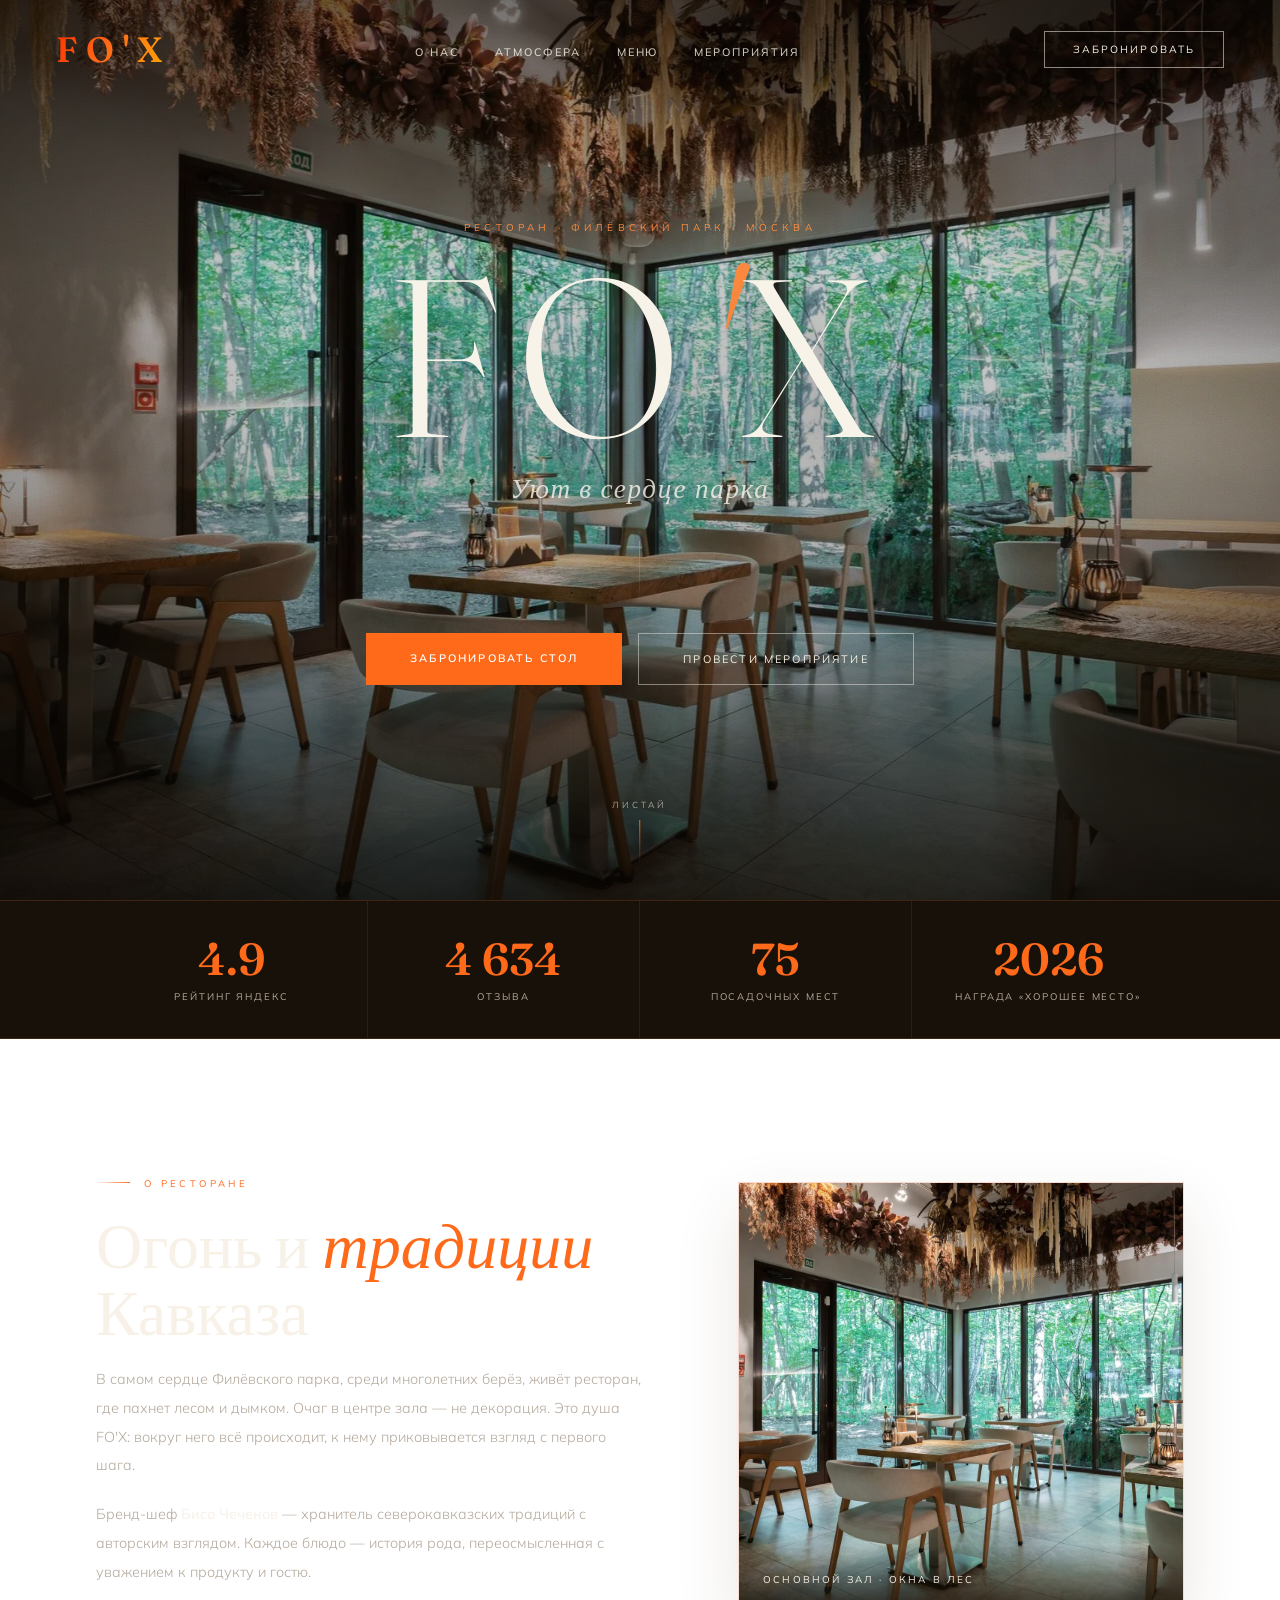
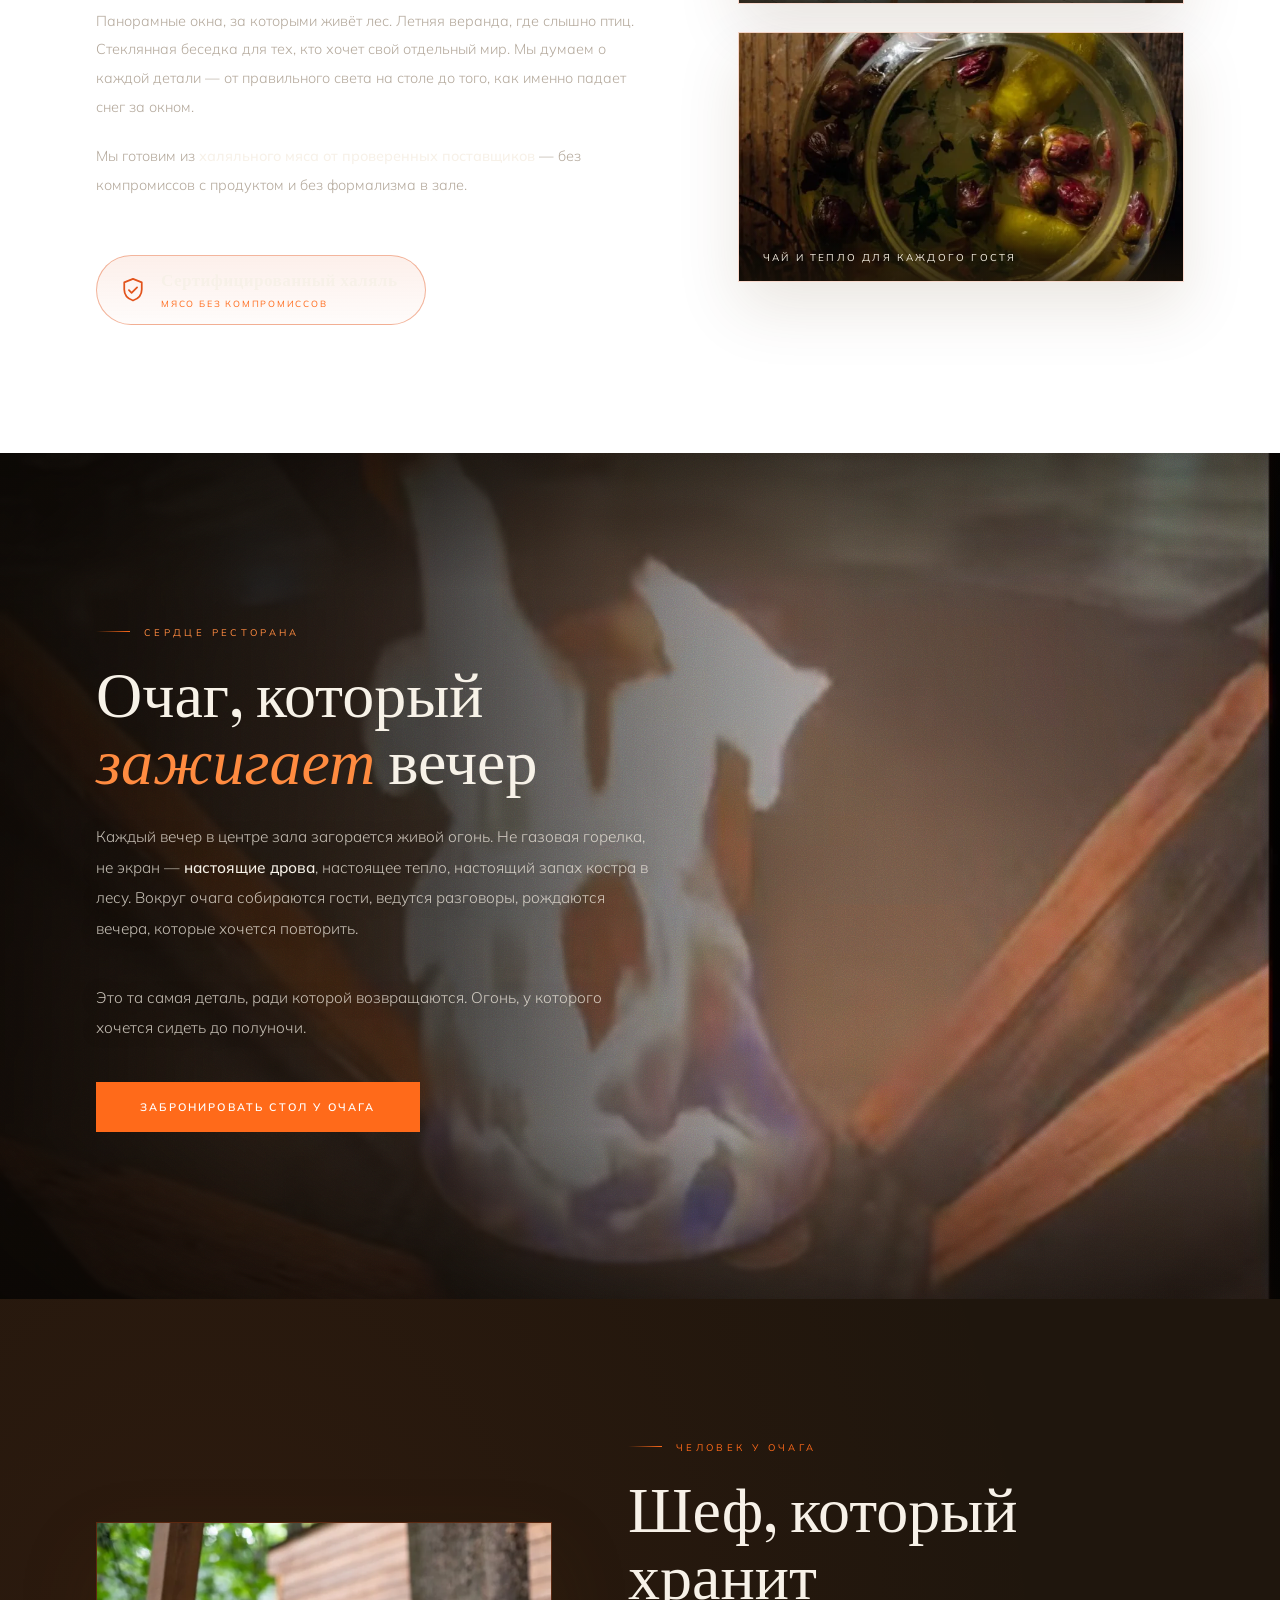
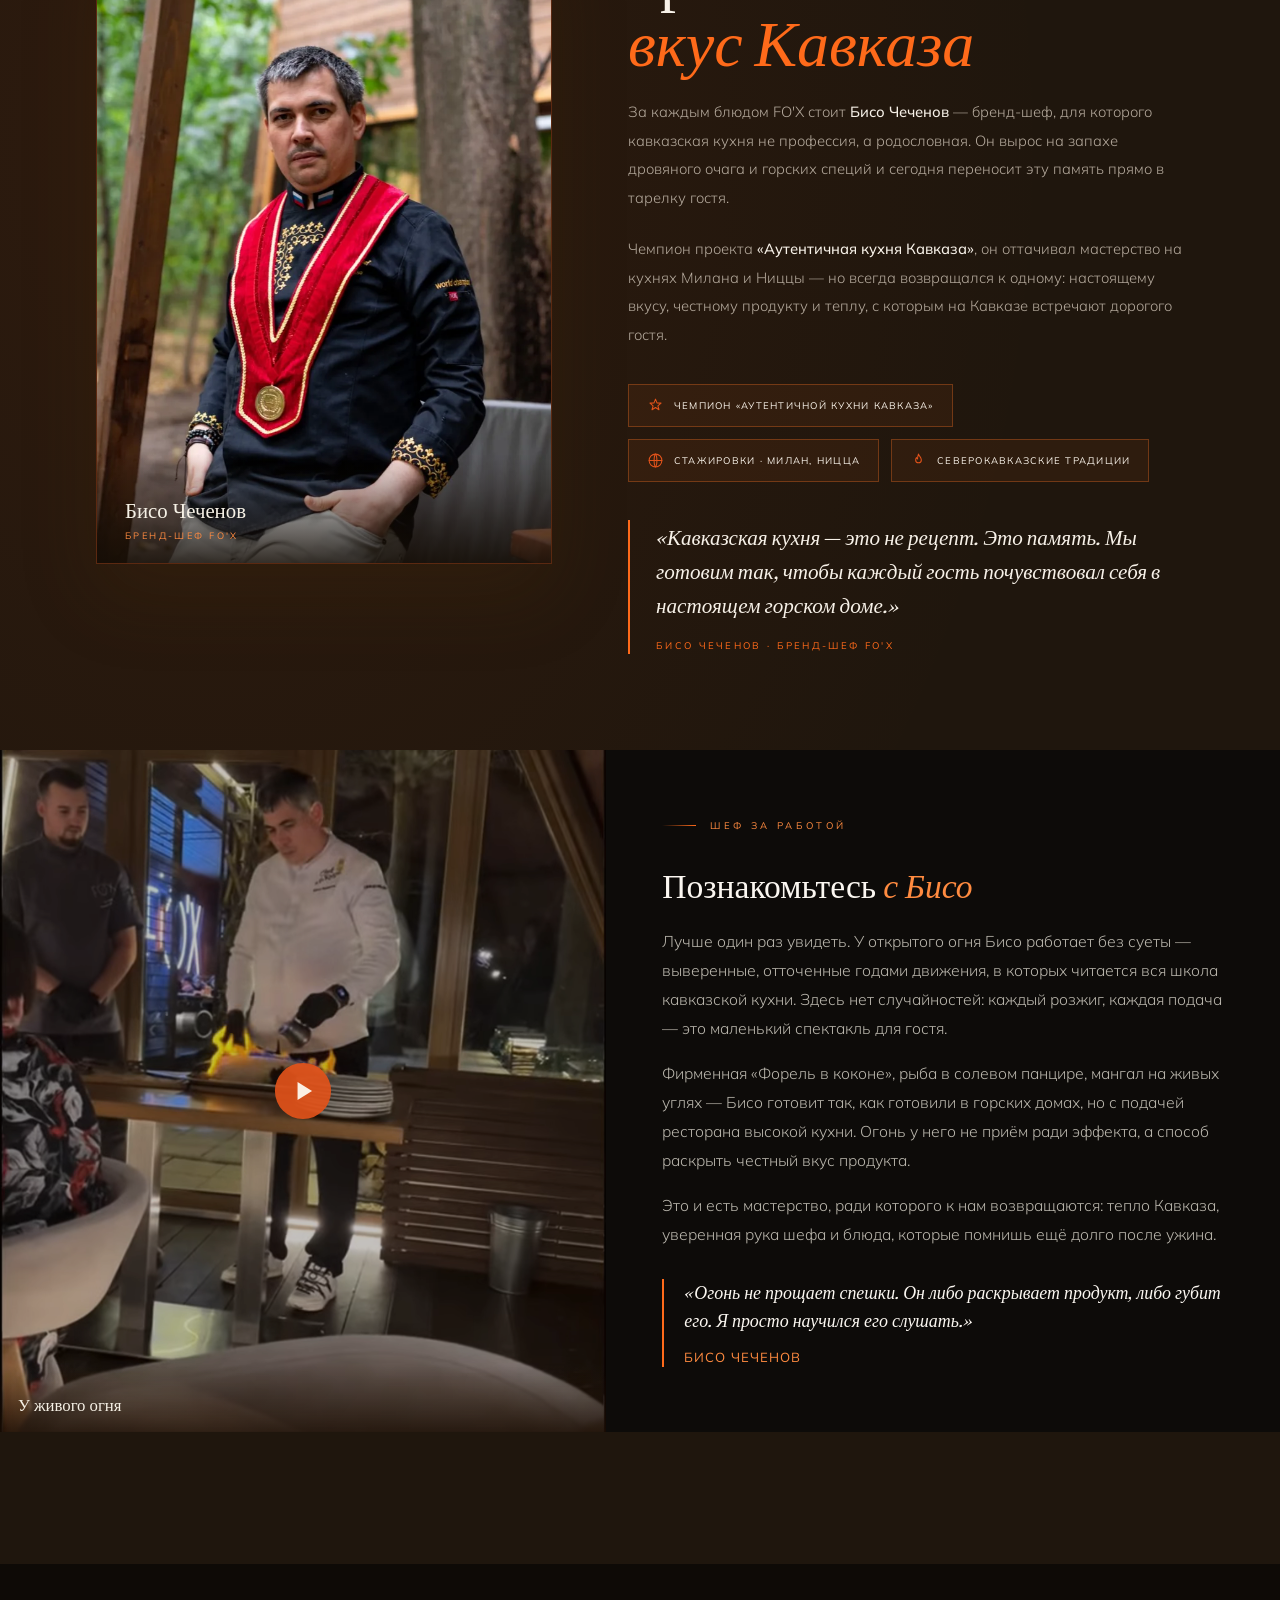
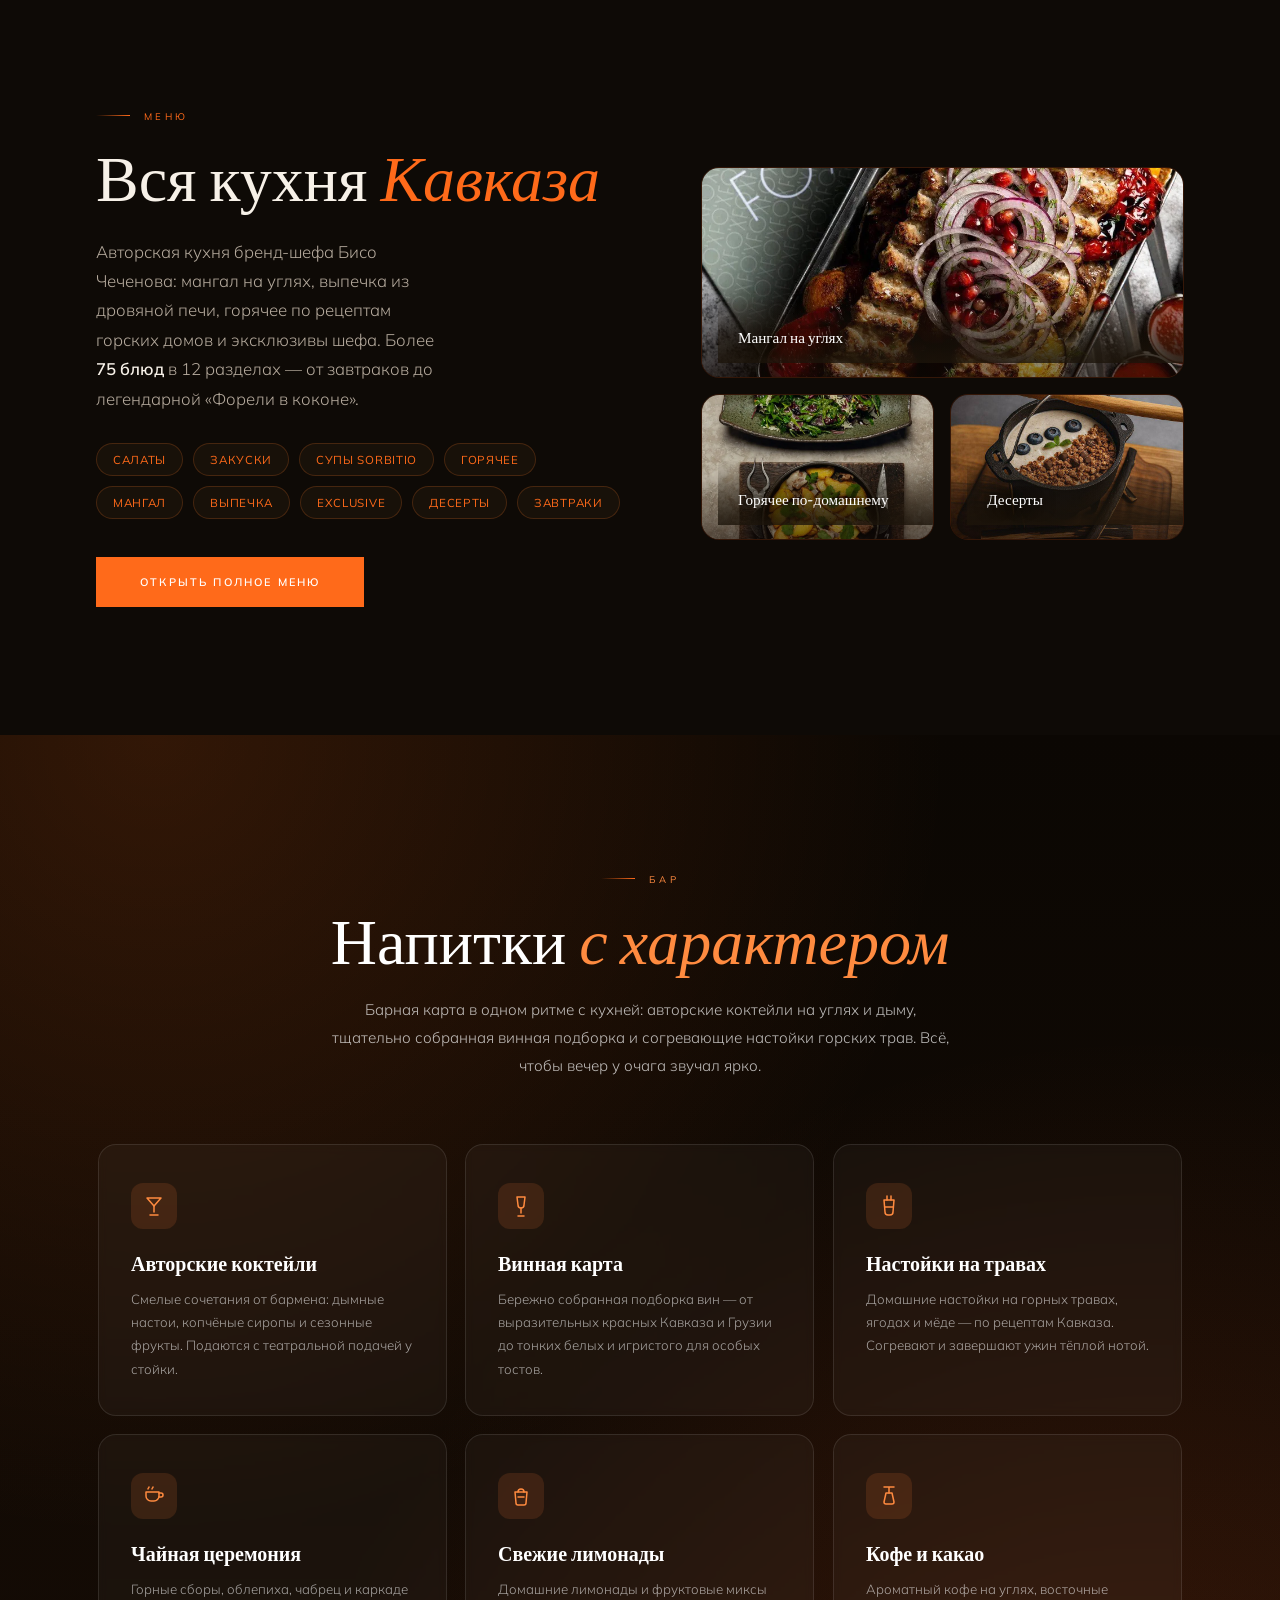
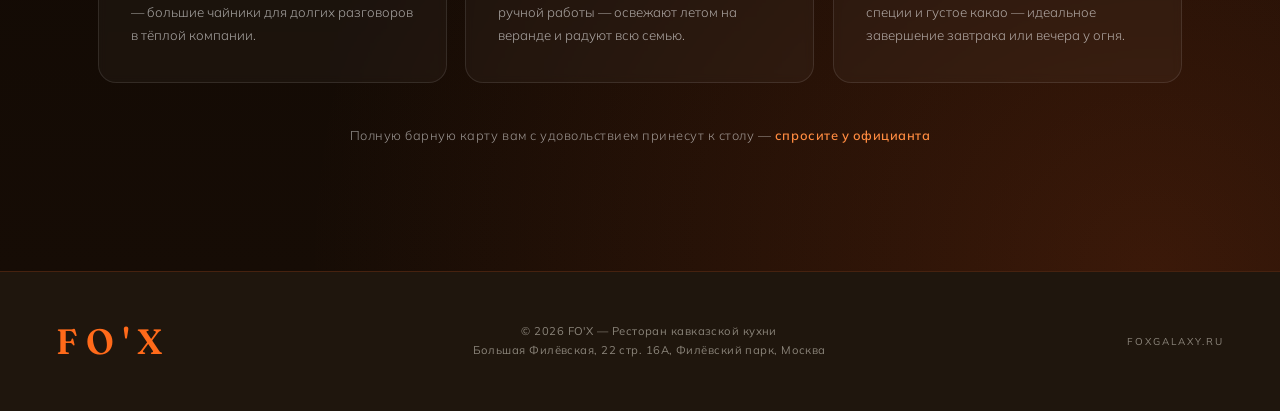
==== index.html @ 74b70d7b "feat: parallax wedding banner + WhatsApp booking CTAs Replace all tel: links with pre-filled WhatsAp" ====
<!DOCTYPE html>
<html lang="ru">
<head>
    <meta charset="UTF-8">
    <meta name="viewport" content="width=device-width, initial-scale=1.0">
    <title>FO'X — Уют в сердце парка | Ресторан в Филёвском парке</title>
    <meta name="description" content="FO'X — ресторан кавказской кухни в Филёвском парке. Очаг в центре зала, панорамные окна с видом на лес, авторская кухня бренд-шефа Бисо Чеченова. Бронирование: +7 (495) 132-28-99">
    <link rel="preconnect" href="https://fonts.googleapis.com">
    <link rel="preconnect" href="https://fonts.gstatic.com" crossorigin>
    <link href="https://fonts.googleapis.com/css2?family=Fraunces:ital,opsz,wght@0,9..144,300..700;1,9..144,300..600&family=Mulish:wght@300;400;500;600;700&display=swap" rel="stylesheet">
    <link rel="stylesheet" href="styles.css">
</head>
<body>
<!-- ═══ PAGE LOADER ═══ -->
<div class="page-loader" id="pageLoader"><span class="page-loader__logo">FO'X</span></div>

<!-- ═══ NAV ═══ -->
<nav id="nav">
    <a href="#hero" class="nav-logo">FO'X</a>
    <ul class="nav-links">
        <li><a href="#about">О нас</a></li>
        <li><a href="atmosfera.html">Атмосфера</a></li>
        <li><a href="#menu" data-menu-open>Меню</a></li>
        <li><a href="meropriyatiya.html">Мероприятия</a></li>
    </ul>
    <a href="https://wa.me/79252464170?text=%D0%97%D0%B4%D1%80%D0%B0%D0%B2%D1%81%D1%82%D0%B2%D1%83%D0%B9%D1%82%D0%B5%21%20%D0%A5%D0%BE%D1%87%D1%83%20%D0%B7%D0%B0%D0%B1%D1%80%D0%BE%D0%BD%D0%B8%D1%80%D0%BE%D0%B2%D0%B0%D1%82%D1%8C%20%D1%81%D1%82%D0%BE%D0%BB%20%D0%B2%20FO%27X" class="nav-cta" target="_blank" rel="noopener">Забронировать</a>
</nav>

<!-- ═══ SCROLL QUICKBAR (шторка) ═══ -->
<div class="scroll-quickbar" id="quickbar" aria-hidden="true">
    <a href="#hero" class="quickbar-logo">FO'X</a>
    <nav class="quickbar-links" aria-label="Быстрая навигация">
        <a href="atmosfera.html">Атмосфера</a>
        <a href="meropriyatiya.html">Банкеты</a>
        <a href="#menu" data-menu-open>Меню</a>
    </nav>
</div>

<!-- ═══ HERO ═══ -->
<section id="hero">
    <div class="hero-media">
        <picture><source srcset="images/hall-1.webp" type="image/webp"><img src="images/hall-1.jpg" alt="Основной зал ресторана FO'X — окна в лес" fetchpriority="high"></picture>
    </div>
    <div class="hero-overlay"></div>
    <div class="hero-grain"></div>
    <div class="hero-content">
        <span class="hero-badge">Ресторан · Филёвский парк · Москва</span>
        <h1 class="hero-title">FO<span class="apostrophe">'</span>X</h1>
        <p class="hero-sub">Уют в сердце парка</p>
        <div class="hero-line"></div>
        <div class="hero-actions">
            <a href="https://wa.me/79252464170?text=%D0%97%D0%B4%D1%80%D0%B0%D0%B2%D1%81%D1%82%D0%B2%D1%83%D0%B9%D1%82%D0%B5%21%20%D0%A5%D0%BE%D1%87%D1%83%20%D0%B7%D0%B0%D0%B1%D1%80%D0%BE%D0%BD%D0%B8%D1%80%D0%BE%D0%B2%D0%B0%D1%82%D1%8C%20%D1%81%D1%82%D0%BE%D0%BB%20%D0%B2%20FO%27X" class="btn-primary" target="_blank" rel="noopener">Забронировать стол</a>
            <a href="#events" class="btn-ghost">Провести мероприятие</a>
        </div>
    </div>
    <div class="hero-scroll">
        <span>Листай</span>
        <div class="scroll-line"></div>
    </div>
</section>

<!-- ═══ STATS ═══ -->
<div class="stats-bar">
    <div class="stats-inner">
        <div class="stat-item">
            <span class="stat-num">4.9</span>
            <span class="stat-label">Рейтинг Яндекс</span>
        </div>
        <div class="stat-item">
            <span class="stat-num">4 634</span>
            <span class="stat-label">Отзыва</span>
        </div>
        <div class="stat-item">
            <span class="stat-num">75</span>
            <span class="stat-label">Посадочных мест</span>
        </div>
        <div class="stat-item">
            <span class="stat-num">2026</span>
            <span class="stat-label">Награда «Хорошее место»</span>
        </div>
    </div>
</div>

<!-- ═══ ABOUT ═══ -->
<section id="about">
    <div class="section">
        <div class="about-grid">
            <div class="about-text reveal">
                <span class="section-label">О ресторане</span>
                <h2 class="section-title">Огонь и <em>традиции</em><br>Кавказа</h2>
                <br>
                <p>В самом сердце Филёвского парка, среди многолетних берёз, живёт ресторан, где пахнет лесом и дымком. Очаг в центре зала — не декорация. Это душа FO'X: вокруг него всё происходит, к нему приковывается взгляд с первого шага.</p>
                <p>Бренд-шеф <strong style="color:var(--cream);font-weight:500;">Бисо Чеченов</strong> — хранитель северокавказских традиций с авторским взглядом. Каждое блюдо — история рода, переосмысленная с уважением к продукту и гостю.</p>
                <p>Панорамные окна, за которыми живёт лес. Летняя веранда, где слышно птиц. Стеклянная беседка для тех, кто хочет свой отдельный мир. Мы думаем о каждой детали — от правильного света на столе до того, как именно падает снег за окном.</p>
                <p>Мы готовим из <strong style="color:var(--cream);font-weight:500;">халяльного мяса от проверенных поставщиков</strong> — без компромиссов с продуктом и без формализма в зале.</p>
                <div class="halal-badge">
                    <svg viewBox="0 0 24 24" fill="none" stroke="#E2531B" stroke-width="1.5" stroke-linecap="round" stroke-linejoin="round"><path d="M12 2.5 4.5 5.5v6c0 4.6 3.2 8 7.5 9.5 4.3-1.5 7.5-4.9 7.5-9.5v-6L12 2.5Z"/><path d="M8.5 12.2l2.3 2.3 4.7-4.7"/></svg>
                    <span class="halal-badge-text"><b>Сертифицированный халяль</b><span>Мясо без компромиссов</span></span>
                </div>
            </div>
            <div class="about-visual reveal reveal-delay-2">
                <figure class="about-photo">
                    <picture><source srcset="images/hall-1.webp" type="image/webp"><img src="images/hall-1.jpg" alt="Зал ресторана FO'X с панорамными окнами в Филёвский парк" loading="lazy"></picture>
                    <figcaption>Основной зал · окна в лес</figcaption>
                </figure>
                <figure class="about-photo compact">
                    <picture><source srcset="images/tea.webp" type="image/webp"><img src="images/tea.jpg" alt="Горячий травяной чай в стеклянном чайнике — гостеприимство FO'X" loading="lazy"></picture>
                    <figcaption>Чай и тепло для каждого гостя</figcaption>
                </figure>
            </div>
        </div>
    </div>
</section>

<!-- ═══ HEARTH VIDEO ═══ -->
<section id="hearth">
    <div class="hearth-fallback-glow"></div>
    <video class="hearth-video" autoplay muted loop playsinline preload="none" poster="images/hearth-poster.webp">
        <source src="images/hearth.mp4" type="video/mp4">
        <source src="images/hearth.webm" type="video/webm">
    </video>
    <div class="hearth-video-overlay"></div>
    <div class="hearth-grain"></div>
    <div class="hearth-content">
        <div class="hearth-text reveal">
            <span class="section-label">Сердце ресторана</span>
            <h2 class="section-title">Очаг, который<br><em>зажигает</em> вечер</h2>
            <p class="hearth-desc">Каждый вечер в центре зала загорается живой огонь. Не газовая горелка, не экран — <strong>настоящие дрова</strong>, настоящее тепло, настоящий запах костра в лесу. Вокруг очага собираются гости, ведутся разговоры, рождаются вечера, которые хочется повторить.</p>
            <p class="hearth-desc">Это та самая деталь, ради которой возвращаются. Огонь, у которого хочется сидеть до полуночи.</p>
            <a href="https://wa.me/79252464170?text=%D0%97%D0%B4%D1%80%D0%B0%D0%B2%D1%81%D1%82%D0%B2%D1%83%D0%B9%D1%82%D0%B5%21%20%D0%A5%D0%BE%D1%87%D1%83%20%D0%B7%D0%B0%D0%B1%D1%80%D0%BE%D0%BD%D0%B8%D1%80%D0%BE%D0%B2%D0%B0%D1%82%D1%8C%20%D1%81%D1%82%D0%BE%D0%BB%20%D1%83%20%D0%BE%D1%87%D0%B0%D0%B3%D0%B0%20%D0%B2%20FO%27X" class="btn-primary" target="_blank" rel="noopener">Забронировать стол у очага</a>
        </div>
    </div>
</section>

<!-- ═══ CHEF ═══ -->
<section id="chef">
    <div class="chef-inner">
        <figure class="chef-portrait reveal">
            <picture><source srcset="images/chef-biso.webp" type="image/webp"><img src="images/chef-biso.jpg" alt="Бренд-шеф ресторана FO'X Бисо Чеченов" loading="lazy"></picture>
            <figcaption>Бисо Чеченов<span>Бренд-шеф FO'X</span></figcaption>
        </figure>
        <div class="chef-story reveal reveal-delay-1">
            <span class="section-label">Человек у очага</span>
            <h2 class="section-title">Шеф, который хранит<br><em>вкус Кавказа</em></h2>
            <p>За каждым блюдом FO'X стоит <strong>Бисо Чеченов</strong> — бренд-шеф, для которого кавказская кухня не профессия, а родословная. Он вырос на запахе дровяного очага и горских специй и сегодня переносит эту память прямо в тарелку гостя.</p>
            <p>Чемпион проекта <strong>«Аутентичная кухня Кавказа»</strong>, он оттачивал мастерство на кухнях Милана и Ниццы — но всегда возвращался к одному: настоящему вкусу, честному продукту и теплу, с которым на Кавказе встречают дорогого гостя.</p>
            <div class="chef-creds">
                <span class="chef-cred"><svg viewBox="0 0 24 24" fill="none" stroke="#E2531B" stroke-width="1.5" stroke-linecap="round" stroke-linejoin="round"><polygon points="12 3 14.09 8.26 19.8 8.63 15.4 12.4 16.9 18 12 14.77 7.1 18 8.6 12.4 4.2 8.63 9.91 8.26"/></svg>Чемпион «Аутентичной кухни Кавказа»</span>
                <span class="chef-cred"><svg viewBox="0 0 24 24" fill="none" stroke="#E2531B" stroke-width="1.5" stroke-linecap="round" stroke-linejoin="round"><circle cx="12" cy="12" r="9"/><path d="M3 12h18"/><path d="M12 3c2.6 2.7 2.6 15.3 0 18M12 3c-2.6 2.7-2.6 15.3 0 18"/></svg>Стажировки · Милан, Ницца</span>
                <span class="chef-cred"><svg viewBox="0 0 24 24" fill="none" stroke="#E2531B" stroke-width="1.5" stroke-linecap="round" stroke-linejoin="round"><path d="M12 3c1.1 3 4 4.6 4 8.2a4 4 0 0 1-8 0c0-1.3.5-2.4 1.1-3.2.4 1.1.9 1.6 1.7 1.9C10.2 8.3 11.2 5.7 12 3Z"/></svg>Северокавказские традиции</span>
            </div>
            <blockquote class="chef-quote-lg">«Кавказская кухня — это не рецепт. Это память. Мы готовим так, чтобы каждый гость почувствовал себя в настоящем горском доме.»<cite>Бисо Чеченов · бренд-шеф FO'X</cite></blockquote>
        </div>
    </div>
    <div class="chef-video-wrap reveal">
        <div class="chef-feature">
            <div class="chef-feature__media">
                <div class="chef-video">
                    <video playsinline autoplay muted loop preload="auto" poster="images/chef-work-poster.jpg">
                        <source src="images/chef-work.webm" type="video/webm">
                        <source src="images/chef-work.mp4" type="video/mp4">
                    </video>
                    <div class="chef-video-play"><svg viewBox="0 0 64 64" fill="none"><circle cx="32" cy="32" r="31" fill="rgba(226,83,27,0.92)"/><path d="M26 22l16 10-16 10z" fill="#FBEFE3"/></svg></div>
                    <div class="chef-video-cap">У живого огня</div>
                </div>
            </div>
            <div class="chef-feature__text">
                <span class="section-label">Шеф за работой</span>
                <h3>Познакомьтесь <em>с Бисо</em></h3>
                <p>Лучше один раз увидеть. У открытого огня Бисо работает без суеты — выверенные, отточенные годами движения, в которых читается вся школа кавказской кухни. Здесь нет случайностей: каждый розжиг, каждая подача — это маленький спектакль для гостя.</p>
                <p>Фирменная «Форель в коконе», рыба в солевом панцире, мангал на живых углях — Бисо готовит так, как готовили в горских домах, но с подачей ресторана высокой кухни. Огонь у него не приём ради эффекта, а способ раскрыть честный вкус продукта.</p>
                <p>Это и есть мастерство, ради которого к нам возвращаются: тепло Кавказа, уверенная рука шефа и блюда, которые помнишь ещё долго после ужина.</p>
                <blockquote class="chef-feature__quote">«Огонь не прощает спешки. Он либо раскрывает продукт, либо губит его. Я просто научился его слушать.»<cite>Бисо Чеченов</cite></blockquote>
            </div>
        </div>
    </div>
</section>

<!-- ═══ MENU ═══ -->
<section id="menu">
    <div class="section">
        <div class="menu-teaser">
            <div class="menu-teaser__copy reveal">
                <span class="section-label">Меню</span>
                <h2 class="section-title">Вся кухня <em>Кавказа</em></h2>
                <p class="menu-teaser__lead">Авторская кухня бренд-шефа Бисо Чеченова: мангал на углях, выпечка из дровяной печи, горячее по рецептам горских домов и эксклюзивы шефа. Более <b>75 блюд</b> в 12 разделах — от завтраков до легендарной «Форели в коконе».</p>
                <ul class="menu-teaser__cats">
                    <li>Салаты</li><li>Закуски</li><li>Супы SORBITIO</li><li>Горячее</li>
                    <li>Мангал</li><li>Выпечка</li><li>Exclusive</li><li>Десерты</li><li>Завтраки</li>
                </ul>
                <button class="btn-primary menu-open-btn" data-menu-open>Открыть полное меню</button>
            </div>
            <div class="menu-teaser__photos reveal reveal-delay-1">
                <figure class="dish-card">
                    <picture><source srcset="images/dish-kebab.webp" type="image/webp"><img src="images/dish-kebab.jpg" alt="Мясное ассорти на мангале с гранатом" loading="lazy"></picture>
                    <figcaption class="d-cap">Мангал на углях</figcaption>
                </figure>
                <figure class="dish-card">
                    <picture><source srcset="images/dish-skillet.webp" type="image/webp"><img src="images/dish-skillet.jpg" alt="Жаркое в сковороде с зеленью" loading="lazy"></picture>
                    <figcaption class="d-cap">Горячее по-домашнему</figcaption>
                </figure>
                <figure class="dish-card">
                    <img src="images/dish-dessert.jpg" alt="Десерт на очаге" loading="lazy">
                    <figcaption class="d-cap">Десерты</figcaption>
                </figure>
            </div>
        </div>
    </div>
</section>

<!-- ═══ BAR ═══ -->
<section id="bar">
    <div class="bar-inner">
        <div class="bar-head reveal">
            <span class="section-label">Бар</span>
            <h2 class="section-title">Напитки <em>с характером</em></h2>
            <p class="bar-lead">Барная карта в одном ритме с кухней: авторские коктейли на углях и дыму, тщательно собранная винная подборка и согревающие настойки горских трав. Всё, чтобы вечер у очага звучал ярко.</p>
        </div>
        <div class="bar-grid">
            <div class="bar-card reveal">
                <span class="bar-card__icon"><svg viewBox="0 0 24 24" fill="none" stroke-width="1.5" stroke-linecap="round" stroke-linejoin="round"><path d="M5 4h14l-7 8z"/><path d="M12 12v6"/><path d="M8 21h8"/></svg></span>
                <h3 class="bar-card__title">Авторские коктейли</h3>
                <p class="bar-card__text">Смелые сочетания от бармена: дымные настои, копчёные сиропы и сезонные фрукты. Подаются с театральной подачей у стойки.</p>
            </div>
            <div class="bar-card reveal reveal-delay-1">
                <span class="bar-card__icon"><svg viewBox="0 0 24 24" fill="none" stroke-width="1.5" stroke-linecap="round" stroke-linejoin="round"><path d="M8 3h8l-1 8a3 3 0 0 1-6 0z"/><path d="M12 14v5"/><path d="M9 22h6"/></svg></span>
                <h3 class="bar-card__title">Винная карта</h3>
                <p class="bar-card__text">Бережно собранная подборка вин — от выразительных красных Кавказа и Грузии до тонких белых и игристого для особых тостов.</p>
            </div>
            <div class="bar-card reveal reveal-delay-2">
                <span class="bar-card__icon"><svg viewBox="0 0 24 24" fill="none" stroke-width="1.5" stroke-linecap="round" stroke-linejoin="round"><path d="M10 2v4M14 2v4"/><path d="M7 6h10l-1 12a3 3 0 0 1-3 3h-2a3 3 0 0 1-3-3z"/><path d="M8 13h8"/></svg></span>
                <h3 class="bar-card__title">Настойки на травах</h3>
                <p class="bar-card__text">Домашние настойки на горных травах, ягодах и мёде — по рецептам Кавказа. Согревают и завершают ужин тёплой нотой.</p>
            </div>
            <div class="bar-card reveal">
                <span class="bar-card__icon"><svg viewBox="0 0 24 24" fill="none" stroke-width="1.5" stroke-linecap="round" stroke-linejoin="round"><path d="M4 8h13v4a5 5 0 0 1-5 5H9a5 5 0 0 1-5-5z"/><path d="M17 9h2a2 2 0 0 1 0 4h-2"/><path d="M7 3c0 1-1 1-1 2M11 3c0 1-1 1-1 2"/></svg></span>
                <h3 class="bar-card__title">Чайная церемония</h3>
                <p class="bar-card__text">Горные сборы, облепиха, чабрец и каркаде — большие чайники для долгих разговоров в тёплой компании.</p>
            </div>
            <div class="bar-card reveal reveal-delay-1">
                <span class="bar-card__icon"><svg viewBox="0 0 24 24" fill="none" stroke-width="1.5" stroke-linecap="round" stroke-linejoin="round"><path d="M6 8h12l-1 11a2 2 0 0 1-2 2H9a2 2 0 0 1-2-2z"/><path d="M9 8a3 3 0 0 1 6 0"/><path d="M9 13h6"/></svg></span>
                <h3 class="bar-card__title">Свежие лимонады</h3>
                <p class="bar-card__text">Домашние лимонады и фруктовые миксы ручной работы — освежают летом на веранде и радуют всю семью.</p>
            </div>
            <div class="bar-card reveal reveal-delay-2">
                <span class="bar-card__icon"><svg viewBox="0 0 24 24" fill="none" stroke-width="1.5" stroke-linecap="round" stroke-linejoin="round"><path d="M7 3h10M12 3v6"/><path d="M9 9h6l2 9a2 2 0 0 1-2 2H9a2 2 0 0 1-2-2z"/></svg></span>
                <h3 class="bar-card__title">Кофе и какао</h3>
                <p class="bar-card__text">Ароматный кофе на углях, восточные специи и густое какао — идеальное завершение завтрака или вечера у огня.</p>
            </div>
        </div>
        <p class="bar-foot">Полную барную карту вам с удовольствием принесут к столу — <b>спросите у официанта</b></p>
    </div>
</section>

<!-- ═══ FULL-SCREEN MENU OVERLAY ═══ -->
<div class="menu-overlay" id="menuOverlay" aria-hidden="true">
    <div class="menu-overlay__top">
        <div class="menu-overlay__brand">FO'<span>X</span> — Меню</div>
        <button class="menu-overlay__close" data-menu-close aria-label="Закрыть меню">
            <svg viewBox="0 0 24 24" fill="none" stroke="currentColor" stroke-width="1.6" stroke-linecap="round"><path d="M6 6l12 12M18 6L6 18"/></svg>
        </button>
    </div>
    <div class="menu-overlay__tabs" id="menuTabs"></div>
    <div class="menu-overlay__body" id="menuBody"></div>
</div>

<!-- ═══ FOOTER ═══ -->
<footer>
    <div class="footer-inner">
        <div class="footer-logo">FO'X</div>
        <div class="footer-text">
            © 2026 FO'X — Ресторан кавказской кухни<br>
            Большая Филёвская, 22 стр. 16А, Филёвский парк, Москва
        </div>
        <a href="https://foxgalaxy.ru" class="footer-link" target="_blank">foxgalaxy.ru</a>
    </div>
</footer>

<!-- Toast -->
<div class="toast" id="toast"></div>

<script src="app.js"></script>

</body>
</html>
---- styles.css ----
*, *::before, *::after { margin: 0; padding: 0; box-sizing: border-box; }

        :root {
            --fire1: #FF3200;
            --fire2: #FF6B19;
            --fire3: #FFAB00;
            --gold: #FF6A1A;          /* bold bright-orange accent */
            --gold-light: #FF8B40;    /* lighter orange for hovers */
            --cream: #F7F1E8;         /* primary text (warm off-white) */
            --dark: #0E0A06;          /* page background (near-black) */
            --dark2: #181109;         /* card / alt-section (dark warm) */
            --paper: #1F160D;         /* neutral dark section tint */
            --text: #B4A99C;          /* muted warm-light text */
            --on-gold: #1A0E04;       /* text on orange fills (dark) */
            --line: rgba(255,120,40,0.20); /* subtle orange divider */
        }

        html { scroll-behavior: smooth; }

        body {
            font-family: 'Mulish', sans-serif;
            background:
                radial-gradient(130% 70% at 50% -8%, rgba(255,90,20,0.20), rgba(255,90,20,0) 58%),
                radial-gradient(100% 60% at 100% 100%, rgba(255,140,40,0.10), rgba(255,140,40,0) 55%),
                linear-gradient(180deg, #0E0A06 0%, #160D06 100%);
            background-attachment: fixed;
            color: var(--cream);
            overflow-x: hidden;
        }

        /* ═══ NAV ═══ */
        nav {
            position: fixed;
            top: 0; left: 0; right: 0;
            z-index: 100;
            padding: 28px 56px;
            display: flex;
            align-items: center;
            justify-content: space-between;
            transition: background 0.5s, padding 0.4s, backdrop-filter 0.5s;
        }

        nav.scrolled {
            background: rgba(14,10,6,0.82);
            padding: 16px 56px;
            backdrop-filter: blur(16px);
            border-bottom: 1px solid rgba(226,83,27,0.16);
        }

        .nav-logo {
            font-family: 'Fraunces', serif;
            font-size: 2.2rem;
            font-weight: 600;
            letter-spacing: 0.25em;
            text-decoration: none;
            transition: filter 0.4s;
            background: linear-gradient(120deg, var(--fire1), var(--fire2) 45%, var(--fire3));
            -webkit-background-clip: text;
            background-clip: text;
            -webkit-text-fill-color: transparent;
            color: var(--gold);
        }
        nav.scrolled .nav-logo { filter: brightness(1.08); }

        .nav-links {
            display: flex;
            gap: 36px;
            list-style: none;
        }

        .nav-links a {
            color: rgba(246,241,230,0.82);
            text-decoration: none;
            font-size: 0.68rem;
            letter-spacing: 0.18em;
            text-transform: uppercase;
            font-weight: 500;
            transition: color 0.3s;
        }

        nav.scrolled .nav-links a { color: rgba(246,241,230,0.78); }

        .nav-links a:hover { color: var(--gold-light); }
        nav.scrolled .nav-links a:hover { color: var(--gold); }

        .nav-cta {
            background: transparent;
            border: 1px solid rgba(246,241,230,0.55);
            color: #F6F1E6;
            padding: 11px 28px;
            font-family: 'Mulish', sans-serif;
            font-size: 0.65rem;
            letter-spacing: 0.2em;
            text-transform: uppercase;
            cursor: pointer;
            transition: all 0.3s;
            text-decoration: none;
        }

        nav.scrolled .nav-cta {
            border-color: var(--gold);
            color: var(--gold);
        }

        .nav-cta:hover {
            background: #F6F1E6;
            color: var(--cream);
            border-color: #F6F1E6;
        }

        nav.scrolled .nav-cta:hover {
            background: var(--gold);
            color: #fff;
            border-color: var(--gold);
        }

        /* ═══ SCROLL QUICKBAR (шторка) ═══ */
        .scroll-quickbar {
            position: fixed;
            top: 0; left: 0; right: 0;
            z-index: 1300;
            display: flex;
            align-items: center;
            justify-content: center;
            gap: 46px;
            padding: 15px 32px;
            background: rgba(12,8,5,0.94);
            backdrop-filter: blur(16px);
            -webkit-backdrop-filter: blur(16px);
            border-bottom: 1px solid rgba(255,120,40,0.28);
            box-shadow: 0 12px 40px rgba(0,0,0,0.45);
            transform: translateY(-105%);
            opacity: 0;
            transition: transform 0.5s cubic-bezier(.33,1,.68,1), opacity 0.4s ease;
            pointer-events: none;
        }
        .scroll-quickbar.show {
            transform: translateY(0);
            opacity: 1;
            pointer-events: auto;
        }
        .quickbar-logo {
            font-family: 'Fraunces', serif;
            font-size: 1.3rem;
            letter-spacing: 0.06em;
            font-weight: 600;
            text-decoration: none;
            background: linear-gradient(120deg, var(--fire1), var(--fire2) 45%, var(--fire3));
            -webkit-background-clip: text;
            background-clip: text;
            -webkit-text-fill-color: transparent;
            color: var(--gold);
        }
        .quickbar-links {
            display: flex;
            gap: 30px;
            align-items: center;
        }
        .quickbar-links a {
            font-size: 0.7rem;
            letter-spacing: 0.14em;
            text-transform: uppercase;
            color: rgba(246,241,230,0.82);
            text-decoration: none;
            position: relative;
            padding: 4px 0;
            transition: color 0.3s ease;
            cursor: pointer;
        }
        .quickbar-links a::after {
            content: '';
            position: absolute;
            left: 0; bottom: -2px;
            width: 0; height: 1.5px;
            background: linear-gradient(90deg, var(--fire2), var(--fire3));
            transition: width 0.35s ease;
        }
        .quickbar-links a:hover { color: var(--gold-light); }
        .quickbar-links a:hover::after { width: 100%; }
        .quickbar-links a.active {
            color: var(--gold);
            font-weight: 700;
        }
        .quickbar-links a.active::after { width: 100%; }
        @media (max-width: 560px) {
            .scroll-quickbar { gap: 20px; padding: 12px 18px; }
            .quickbar-logo { font-size: 1.1rem; }
            .quickbar-links { gap: 18px; }
            .quickbar-links a { font-size: 0.62rem; letter-spacing: 0.08em; }
        }

        /* ═══ HERO ═══ */
        #hero {
            position: relative;
            height: 100vh;
            min-height: 640px;
            display: flex;
            align-items: center;
            justify-content: center;
            overflow: hidden;
            background: #0b0703;
        }

        .hero-media {
            position: absolute;
            inset: 0;
            overflow: hidden;
        }

        .hero-media img {
            position: absolute;
            inset: 0;
            width: 100%;
            height: 100%;
            object-fit: cover;
            transform: scale(1.04);
            animation: kenburns 24s ease-in-out infinite alternate;
            will-change: transform;
        }

        @keyframes kenburns {
            0%   { transform: scale(1.04) translate(0, 0); }
            100% { transform: scale(1.16) translate(-1.5%, -2%); }
        }

        .hero-overlay {
            position: absolute;
            inset: 0;
            pointer-events: none;
            background:
                linear-gradient(180deg, rgba(8,5,2,0.55) 0%, rgba(8,5,2,0.18) 30%, rgba(8,5,2,0.32) 62%, rgba(8,5,2,0.78) 100%),
                radial-gradient(ellipse at 50% 42%, transparent 40%, rgba(8,5,2,0.45) 100%);
        }

        .hero-grain {
            position: absolute; inset: 0; pointer-events: none;
            z-index: 1; opacity: 0.4; mix-blend-mode: overlay;
            background-image: url("data:image/svg+xml,%3Csvg xmlns='http://www.w3.org/2000/svg' width='140' height='140'%3E%3Cfilter id='n'%3E%3CfeTurbulence type='fractalNoise' baseFrequency='0.9' numOctaves='2'/%3E%3C/filter%3E%3Crect width='100%25' height='100%25' filter='url(%23n)' opacity='0.5'/%3E%3C/svg%3E");
        }

        .hero-content {
            position: relative;
            z-index: 2;
            text-align: center;
            padding: 0 24px;
        }

        .hero-badge {
            display: inline-block;
            font-size: 0.62rem;
            letter-spacing: 0.42em;
            text-transform: uppercase;
            color: var(--gold-light);
            margin-bottom: 28px;
            opacity: 0;
            animation: fadeUp 1s 0.6s ease forwards;
        }

        .hero-title {
            font-family: 'Fraunces', serif;
            font-size: clamp(6rem, 18vw, 14rem);
            font-weight: 300;
            letter-spacing: 0.08em;
            line-height: 0.85;
            color: #F8F3E9;
            opacity: 0;
            animation: fadeUp 1s 0.8s ease forwards;
            text-shadow: 0 18px 70px rgba(0,0,0,0.5);
        }

        .hero-title .apostrophe {
            font-style: italic;
            color: var(--gold-light);
        }

        .hero-sub {
            font-family: 'Fraunces', serif;
            font-size: clamp(1.1rem, 2.5vw, 1.7rem);
            font-weight: 300;
            font-style: italic;
            color: rgba(247,242,232,0.82);
            margin-top: 20px;
            letter-spacing: 0.06em;
            opacity: 0;
            animation: fadeUp 1s 1s ease forwards;
            text-shadow: 0 2px 24px rgba(0,0,0,0.45);
        }

        .hero-line {
            width: 1px;
            height: 56px;
            background: linear-gradient(to bottom, rgba(244,123,54,0.8), transparent);
            margin: 36px auto;
            opacity: 0;
            animation: fadeIn 1s 1.2s ease forwards;
        }

        .hero-actions {
            display: flex;
            gap: 16px;
            justify-content: center;
            flex-wrap: wrap;
            opacity: 0;
            animation: fadeUp 1s 1.4s ease forwards;
        }

        .btn-primary {
            background: var(--gold);
            color: #fff;
            border: none;
            padding: 18px 44px;
            font-family: 'Mulish', sans-serif;
            font-size: 0.68rem;
            letter-spacing: 0.2em;
            text-transform: uppercase;
            font-weight: 600;
            cursor: pointer;
            transition: all 0.3s;
            text-decoration: none;
            display: inline-block;
        }

        .btn-primary:hover {
            background: var(--gold-light);
            transform: translateY(-2px);
            box-shadow: 0 12px 32px rgba(200, 155, 60, 0.35);
        }

        .btn-ghost {
            background: transparent;
            color: var(--cream);
            border: 1px solid rgba(246,241,230,0.28);
            padding: 18px 44px;
            font-family: 'Mulish', sans-serif;
            font-size: 0.68rem;
            letter-spacing: 0.2em;
            text-transform: uppercase;
            font-weight: 400;
            cursor: pointer;
            transition: all 0.3s;
            text-decoration: none;
            display: inline-block;
        }

        .btn-ghost:hover {
            border-color: rgba(246,241,230,0.6);
            background: rgba(246,241,230,0.05);
        }

        .hero-scroll {
            position: absolute;
            bottom: 36px;
            left: 50%;
            transform: translateX(-50%);
            z-index: 2;
            display: flex;
            flex-direction: column;
            align-items: center;
            gap: 10px;
            opacity: 0;
            animation: fadeIn 1s 2.2s ease forwards;
        }

        .hero-scroll span {
            font-size: 0.55rem;
            letter-spacing: 0.35em;
            text-transform: uppercase;
            color: rgba(247,242,232,0.6);
        }

        #hero .btn-ghost { color: #F4EEE2; border-color: rgba(247,242,232,0.45); }
        #hero .btn-ghost:hover { border-color: rgba(247,242,232,0.85); background: rgba(247,242,232,0.1); }

        .scroll-line {
            width: 1px;
            height: 44px;
            background: linear-gradient(to bottom, var(--gold), transparent);
            animation: scrollPulse 2s ease-in-out infinite;
        }

        @keyframes scrollPulse {
            0%   { transform: scaleY(0) translateY(0); transform-origin: top; opacity: 1; }
            50%  { transform: scaleY(1) translateY(0); transform-origin: top; opacity: 1; }
            50.1%{ transform: scaleY(1) translateY(0); transform-origin: bottom; opacity: 1; }
            100% { transform: scaleY(0) translateY(0); transform-origin: bottom; opacity: 0; }
        }

        @keyframes fadeUp {
            from { opacity: 0; transform: translateY(32px); }
            to   { opacity: 1; transform: translateY(0); }
        }

        @keyframes fadeIn {
            from { opacity: 0; }
            to   { opacity: 1; }
        }

        /* ═══ STATS ═══ */
        .stats-bar {
            background: var(--dark2);
            border-top: 1px solid rgba(244,123,54,0.18);
            border-bottom: 1px solid rgba(244,123,54,0.18);
        }

        .stats-inner {
            max-width: 1200px;
            margin: 0 auto;
            padding: 0 56px;
            display: grid;
            grid-template-columns: repeat(4, 1fr);
        }

        .stat-item {
            padding: 36px 24px;
            border-right: 1px solid rgba(244,123,54,0.12);
            text-align: center;
        }

        .stat-item:last-child { border-right: none; }

        .stat-num {
            font-family: 'Fraunces', serif;
            font-size: 2.8rem;
            font-weight: 600;
            color: var(--gold);
            display: block;
            line-height: 1;
        }

        .stat-label {
            font-size: 0.6rem;
            letter-spacing: 0.2em;
            text-transform: uppercase;
            color: var(--text);
            margin-top: 8px;
            display: block;
        }

        /* ═══ SECTION COMMON ═══ */
        .section {
            padding: 128px 56px;
            max-width: 1200px;
            margin: 0 auto;
        }

        .section-label {
            font-size: 0.6rem;
            letter-spacing: 0.35em;
            text-transform: uppercase;
            color: var(--gold);
            margin-bottom: 22px;
            display: inline-flex;
            align-items: center;
            gap: 14px;
        }

        .section-label::before {
            content: '';
            width: 34px;
            height: 1px;
            background: linear-gradient(90deg, transparent, var(--gold));
            display: inline-block;
        }

        .section-title {
            font-family: 'Fraunces', serif;
            font-size: clamp(2.6rem, 5vw, 4.2rem);
            font-weight: 400;
            line-height: 1.05;
            color: var(--cream);
        }

        .section-title em {
            font-style: italic;
            color: var(--gold);
        }

        /* ═══ ABOUT ═══ */
        .about-grid {
            display: grid;
            grid-template-columns: 1.1fr 0.9fr;
            gap: 96px;
            align-items: center;
        }

        .about-text p {
            color: var(--text);
            line-height: 2;
            font-size: 0.9rem;
            font-weight: 300;
            margin-bottom: 20px;
        }

        .about-text p:last-child { margin-bottom: 0; }

        .about-visual {
            position: relative;
        }

        /* ═══ SVG ICONS ═══ */
        .feature-icon svg { width: 44px; height: 44px; }
        .event-format-icon svg { width: 32px; height: 32px; }
        .contact-icon svg { width: 24px; height: 24px; }
        .award-star svg { width: 24px; height: 24px; margin: 0 auto 10px; display: block; }

        /* ═══ PHOTOS ═══ */
        picture { display: contents; }
        .about-photo {
            position: relative;
            margin-bottom: 28px;
            overflow: hidden;
            border: 1px solid rgba(226,83,27,0.22);
            box-shadow: 0 26px 60px rgba(80,52,10,0.12);
        }
        .about-photo img {
            display: block;
            width: 100%;
            height: 420px;
            object-fit: cover;
            transition: transform 1.2s ease;
        }
        .about-photo:hover img { transform: scale(1.05); }
        .about-photo.compact img { height: 248px; }
        .about-photo figcaption {
            position: absolute;
            left: 0; right: 0; bottom: 0;
            padding: 28px 24px 18px;
            font-size: 0.62rem;
            letter-spacing: 0.22em;
            text-transform: uppercase;
            color: #F4EEE2;
            background: linear-gradient(180deg, transparent, rgba(28,20,10,0.72));
        }

        /* ═══ ATMOSPHERE · FLIP CARDS ═══ */
        #gallery { background: var(--dark); padding: 128px 0; }
        .gallery-inner { max-width: 1200px; margin: 0 auto; padding: 0 56px; }
        .gallery-header { text-align: center; margin-bottom: 58px; }
        .flip-grid {
            display: grid;
            grid-template-columns: repeat(3, 1fr);
            gap: 20px;
        }
        .flip-card {
            perspective: 1500px;
            height: 400px;
            cursor: pointer;
            transition: transform 0.4s ease;
        }
        .flip-card:hover { transform: translateY(-8px); }
        .flip-card-inner {
            position: relative;
            width: 100%; height: 100%;
            transition: transform 0.8s cubic-bezier(0.4,0.15,0.2,1);
            transform-style: preserve-3d;
        }
        .flip-card.flipped .flip-card-inner { transform: rotateY(180deg); }
        .flip-face {
            position: absolute;
            inset: 0;
            backface-visibility: hidden;
            -webkit-backface-visibility: hidden;
            overflow: hidden;
            border: 1px solid rgba(226,83,27,0.2);
            box-shadow: 0 14px 34px rgba(90,45,12,0.14);
            transition: box-shadow 0.4s ease;
        }
        .flip-card:hover .flip-face { box-shadow: 0 28px 60px rgba(120,55,15,0.3); }
        .flip-front img {
            display: block;
            width: 100%; height: 100%;
            object-fit: cover;
        }
        .flip-front-cap {
            position: absolute;
            left: 0; right: 0; bottom: 0;
            padding: 36px 24px 20px;
            background: linear-gradient(180deg, transparent, rgba(26,13,4,0.85));
        }
        .flip-front-cap .flip-num {
            display: block;
            margin-bottom: 7px;
            font-size: 0.58rem;
            letter-spacing: 0.26em;
            color: var(--gold-light);
        }
        .flip-front-cap h3 {
            font-family: 'Fraunces', serif;
            font-size: 1.3rem;
            font-weight: 500;
            color: #F6F1E6;
            line-height: 1.2;
        }
        .flip-tap {
            position: absolute;
            top: 16px; right: 16px;
            width: 40px; height: 40px;
            border-radius: 50%;
            background: rgba(26,13,4,0.42);
            backdrop-filter: blur(5px);
            display: flex; align-items: center; justify-content: center;
            transition: background 0.3s;
        }
        .flip-card:hover .flip-tap { background: rgba(226,83,27,0.85); }
        .flip-tap svg { width: 18px; height: 18px; stroke: #FBEFE3; }
        .flip-back {
            transform: rotateY(180deg);
            background: linear-gradient(155deg, #E2531B 0%, #9A3F12 100%);
            display: flex; flex-direction: column; justify-content: center;
            padding: 44px 36px;
            color: #FBEFE3;
        }
        .flip-back-icon svg { width: 44px; height: 44px; stroke: #FBEFE3; }
        .flip-back h3 {
            font-family: 'Fraunces', serif;
            font-size: 1.55rem;
            font-weight: 500;
            color: #FFFFFF;
            margin: 20px 0 14px;
            line-height: 1.18;
        }
        .flip-back p {
            font-size: 0.85rem;
            line-height: 1.85;
            font-weight: 300;
            color: rgba(255,247,240,0.92);
        }
        .flip-back-num {
            position: absolute;
            top: 22px; right: 28px;
            font-family: 'Fraunces', serif;
            font-size: 2.6rem;
            font-weight: 600;
            color: rgba(255,255,255,0.16);
            line-height: 1;
            pointer-events: none;
        }

        /* ═══ DISH PHOTOS ═══ */
        .dish-photos {
            display: grid;
            grid-template-columns: repeat(3, 1fr);
            gap: 16px;
            margin-top: 56px;
        }
        .dish-card { position: relative; overflow: hidden; border: 1px solid rgba(226,83,27,0.18); }
        .dish-card img {
            display: block;
            width: 100%; height: 300px;
            object-fit: cover;
            transition: transform 1.1s ease;
        }
        .dish-card:hover img { transform: scale(1.06); }
        .dish-card .d-cap {
            position: absolute;
            left: 0; right: 0; bottom: 0;
            padding: 30px 20px 16px;
            font-family: 'Fraunces', serif;
            font-size: 1.05rem;
            color: #F6F1E6;
            background: linear-gradient(180deg, transparent, rgba(28,20,10,0.8));
        }

        /* ═══ CHEF SECTION ═══ */
        #chef {
            position: relative;
            padding: 132px 0;
            background:
                radial-gradient(ellipse at 16% 24%, rgba(226,83,27,0.08), transparent 56%),
                var(--paper);
            overflow: hidden;
        }
        .chef-inner {
            max-width: 1200px;
            margin: 0 auto;
            padding: 0 56px;
            display: grid;
            grid-template-columns: 0.82fr 1fr;
            gap: 76px;
            align-items: center;
        }
        .chef-portrait {
            position: relative;
            overflow: hidden;
            border: 1px solid rgba(226,83,27,0.28);
            box-shadow: 0 32px 72px rgba(80,52,10,0.2);
        }
        .chef-portrait img {
            display: block;
            width: 100%;
            height: 640px;
            object-fit: cover;
            object-position: center 18%;
            transition: transform 1.3s ease;
        }
        .chef-portrait:hover img { transform: scale(1.04); }
        .chef-portrait figcaption {
            position: absolute;
            left: 0; right: 0; bottom: 0;
            padding: 44px 28px 22px;
            font-family: 'Fraunces', serif;
            font-size: 1.3rem;
            color: #F6F1E6;
            background: linear-gradient(180deg, transparent, rgba(20,13,5,0.86));
        }
        .chef-portrait figcaption span {
            display: block;
            margin-top: 7px;
            font-family: 'Mulish', sans-serif;
            font-size: 0.58rem;
            letter-spacing: 0.26em;
            text-transform: uppercase;
            color: var(--gold-light);
        }
        .chef-story p {
            margin-top: 22px;
            color: var(--text);
            font-size: 0.92rem;
            font-weight: 300;
            line-height: 1.95;
        }
        .chef-story p strong { color: var(--cream); font-weight: 500; }
        .chef-creds {
            display: flex;
            flex-wrap: wrap;
            gap: 12px;
            margin-top: 34px;
        }
        .chef-cred {
            display: inline-flex;
            align-items: center;
            gap: 10px;
            padding: 12px 18px;
            border: 1px solid rgba(255,120,40,0.32);
            background: rgba(255,120,40,0.07);
            font-size: 0.6rem;
            letter-spacing: 0.13em;
            text-transform: uppercase;
            color: var(--cream);
        }
        .chef-cred svg { width: 17px; height: 17px; flex-shrink: 0; }
        .chef-quote-lg {
            margin-top: 38px;
            padding-left: 26px;
            border-left: 2px solid var(--gold);
            font-family: 'Fraunces', serif;
            font-style: italic;
            font-size: 1.32rem;
            line-height: 1.62;
            color: var(--cream);
        }
        .chef-quote-lg cite {
            display: block;
            margin-top: 16px;
            font-family: 'Mulish', sans-serif;
            font-style: normal;
            font-size: 0.6rem;
            letter-spacing: 0.24em;
            text-transform: uppercase;
            color: var(--gold);
        }
        .chef-video-wrap {
            margin: 96px 0 0;
            padding: 0;
            width: 100vw;
            position: relative;
            left: 50%;
            right: 50%;
            margin-left: -50vw;
            margin-right: -50vw;
            background: #0d0b09;
        }
        .chef-feature {
            display: grid;
            grid-template-columns: minmax(0, 0.9fr) 1fr;
            gap: 0;
            max-width: 1320px;
            margin: 0 auto;
            background: #0d0b09;
            overflow: hidden;
        }
        .chef-feature__media {
            position: relative;
            background: #0d0b09;
        }
        .chef-feature__media .chef-video {
            height: 100%;
            border-radius: 0;
            border: none;
            box-shadow: none;
        }
        .chef-feature__media .chef-video:hover { transform: none; }
        .chef-feature__media .chef-video video {
            height: 100%;
            aspect-ratio: auto;
            min-height: 520px;
        }
        .chef-feature__text {
            padding: 56px 56px 52px;
            display: flex;
            flex-direction: column;
            justify-content: center;
        }
        .chef-feature__text .section-label { color: var(--gold-light); }
        .chef-feature__text h3 {
            font-family: 'Fraunces', serif;
            font-weight: 500;
            font-size: 2.1rem;
            line-height: 1.18;
            color: #FBF7F1;
            margin: 14px 0 20px;
        }
        .chef-feature__text h3 em { color: var(--gold-light); font-style: italic; }
        .chef-feature__text p {
            font-size: 0.98rem;
            line-height: 1.85;
            font-weight: 300;
            color: rgba(246,241,230,0.74);
            margin: 0 0 16px;
        }
        .chef-feature__quote {
            margin: 14px 0 0;
            padding-left: 20px;
            border-left: 2px solid var(--gold);
            font-family: 'Fraunces', serif;
            font-style: italic;
            font-size: 1.12rem;
            line-height: 1.55;
            color: #FBF7F1;
        }
        .chef-feature__quote cite {
            display: block;
            margin-top: 12px;
            font-family: 'Mulish', sans-serif;
            font-style: normal;
            font-size: 0.82rem;
            letter-spacing: 0.08em;
            text-transform: uppercase;
            color: var(--gold-light);
        }
        /* text appears after the video starts playing */
        .chef-feature__text > * {
            opacity: 0;
            transform: translateY(20px);
            transition: opacity 0.8s ease, transform 0.8s ease;
        }
        .chef-video-wrap.visible .chef-feature__text > * { opacity: 1; transform: none; }
        .chef-video-wrap.visible .chef-feature__text > *:nth-child(1) { transition-delay: 0.7s; }
        .chef-video-wrap.visible .chef-feature__text > *:nth-child(2) { transition-delay: 0.9s; }
        .chef-video-wrap.visible .chef-feature__text > *:nth-child(3) { transition-delay: 1.1s; }
        .chef-video-wrap.visible .chef-feature__text > *:nth-child(4) { transition-delay: 1.3s; }
        .chef-video-wrap.visible .chef-feature__text > *:nth-child(5) { transition-delay: 1.5s; }
        .chef-video-wrap.visible .chef-feature__text > *:nth-child(6) { transition-delay: 1.7s; }
        .chef-video {
            position: relative;
            border-radius: 6px;
            overflow: hidden;
            box-shadow: 0 18px 44px rgba(90,45,12,0.22);
            border: 1px solid rgba(226,83,27,0.22);
            cursor: pointer;
            transition: transform 0.4s ease, box-shadow 0.4s ease;
        }
        .chef-video:hover { transform: translateY(-6px); box-shadow: 0 28px 60px rgba(120,55,15,0.3); }
        .chef-video video {
            display: block;
            width: 100%;
            height: auto;
            aspect-ratio: 9 / 11;
            object-fit: cover;
        }
        .chef-video-play {
            position: absolute;
            inset: 0;
            display: flex;
            align-items: center;
            justify-content: center;
            background: rgba(26,13,4,0.26);
            transition: opacity 0.4s ease, background 0.4s ease;
        }
        .chef-video-play svg { width: 58px; height: 58px; }
        .chef-video.playing .chef-video-play { opacity: 0; pointer-events: none; }
        .chef-video-cap {
            position: absolute;
            left: 0; right: 0; bottom: 0;
            padding: 30px 18px 16px;
            background: linear-gradient(180deg, transparent, rgba(26,13,4,0.82));
            font-family: 'Fraunces', serif;
            font-size: 1.05rem;
            color: #F6F1E6;
            transition: opacity 0.4s ease;
        }
        .chef-video.playing .chef-video-cap { opacity: 0; }

        /* ═══ CUISINE / HALAL ═══ */
        #cuisine {
            padding: 128px 0;
            background: var(--dark2);
        }
        .cuisine-inner { max-width: 1200px; margin: 0 auto; padding: 0 56px; }
        .cuisine-header { text-align: center; max-width: 740px; margin: 0 auto; }
        .cuisine-header .section-label { justify-content: center; }
        .cuisine-lead {
            margin-top: 26px;
            font-size: 1rem;
            font-weight: 300;
            line-height: 1.95;
            color: var(--text);
        }
        .cuisine-lead strong { color: var(--cream); font-weight: 500; }
        .halal-badge {
            display: inline-flex;
            align-items: center;
            gap: 14px;
            margin-top: 36px;
            padding: 13px 28px 13px 22px;
            border: 1px solid rgba(226,83,27,0.42);
            border-radius: 100px;
            background: linear-gradient(180deg, rgba(226,83,27,0.09), rgba(226,83,27,0.02));
        }
        .halal-badge svg { width: 28px; height: 28px; flex-shrink: 0; }
        .halal-badge-text { text-align: left; }
        .halal-badge-text b {
            display: block;
            font-family: 'Fraunces', serif;
            font-size: 1.08rem;
            color: var(--cream);
            letter-spacing: 0.02em;
        }
        .halal-badge-text span {
            font-size: 0.56rem;
            letter-spacing: 0.2em;
            text-transform: uppercase;
            color: var(--gold);
        }
        .cuisine-photos {
            display: grid;
            grid-template-columns: 1.45fr 1fr;
            gap: 16px;
            margin-top: 60px;
        }
        .cuisine-photos .dish-card img { height: 400px; }

        /* ═══ HEARTH VIDEO SECTION ═══ */
        #hearth {
            position: relative;
            min-height: 94vh;
            display: flex;
            align-items: center;
            overflow: hidden;
            background: #0b0703;
        }

        .hearth-fallback-glow {
            position: absolute;
            inset: 0;
            z-index: 0;
            background:
                radial-gradient(ellipse at 70% 55%, rgba(232,140,46,0.4) 0%, transparent 55%),
                radial-gradient(ellipse at 60% 96%, rgba(200,96,20,0.3) 0%, transparent 52%);
            animation: glowPulse 5s ease-in-out infinite;
        }

        @keyframes glowPulse {
            0%, 100% { opacity: 0.7; transform: scale(1); }
            50%      { opacity: 1; transform: scale(1.05); }
        }

        .hearth-video {
            position: absolute;
            inset: 0;
            width: 100%;
            height: 100%;
            object-fit: cover;
            z-index: 1;
            opacity: 0;
            transition: opacity 0.8s ease;
        }

        .hearth-video.loaded { opacity: 1; }

        .hearth-video-overlay {
            position: absolute;
            inset: 0;
            z-index: 2;
            background:
                linear-gradient(90deg,
                    rgba(8,5,2,0.92) 0%,
                    rgba(8,5,2,0.74) 34%,
                    rgba(8,5,2,0.34) 62%,
                    rgba(8,5,2,0.12) 100%),
                linear-gradient(180deg,
                    rgba(8,5,2,0.5) 0%,
                    transparent 16%,
                    transparent 80%,
                    rgba(8,5,2,0.55) 100%);
        }

        .hearth-grain {
            position: absolute; inset: 0; z-index: 2;
            pointer-events: none; opacity: 0.5;
            mix-blend-mode: overlay;
            background-image: url("data:image/svg+xml,%3Csvg xmlns='http://www.w3.org/2000/svg' width='140' height='140'%3E%3Cfilter id='n'%3E%3CfeTurbulence type='fractalNoise' baseFrequency='0.9' numOctaves='2'/%3E%3C/filter%3E%3Crect width='100%25' height='100%25' filter='url(%23n)' opacity='0.55'/%3E%3C/svg%3E");
        }

        .hearth-content {
            position: relative;
            z-index: 3;
            max-width: 1200px;
            margin: 0 auto;
            padding: 0 56px;
            width: 100%;
        }

        .hearth-text { max-width: 560px; }
        #hearth .section-label { color: var(--gold-light); }
        #hearth .section-title { color: #F7F2E8; }
        #hearth .section-title em { color: var(--gold-light); }

        .hearth-desc {
            color: rgba(243,237,226,0.78);
            line-height: 2;
            font-size: 0.96rem;
            font-weight: 300;
            margin: 28px 0 38px;
            text-shadow: 0 1px 20px rgba(0,0,0,0.4);
        }

        .hearth-desc strong { color: #F7F2E8; font-weight: 500; }

        /* ═══ ATMOSPHERE STRIP ═══ */
        .atm-strip {
            background: var(--dark);
            padding: 80px 0;
            overflow: hidden;
        }

        .atm-strip-inner {
            display: flex;
            gap: 0;
        }

        .atm-block {
            flex: 1;
            padding: 64px 48px;
            border-right: 1px solid rgba(244,123,54,0.1);
            text-align: center;
            position: relative;
            overflow: hidden;
        }

        .atm-block:last-child { border-right: none; }

        .atm-block::before {
            content: '';
            position: absolute;
            inset: 0;
            background: radial-gradient(ellipse at 50% 100%, rgba(200,100,20,0.07) 0%, transparent 70%);
            opacity: 0;
            transition: opacity 0.4s;
        }

        .atm-block:hover::before { opacity: 1; }

        .atm-pct {
            font-family: 'Fraunces', serif;
            font-size: 4rem;
            font-weight: 600;
            color: var(--gold);
            display: block;
            line-height: 1;
        }

        .atm-desc {
            font-size: 0.62rem;
            letter-spacing: 0.25em;
            text-transform: uppercase;
            color: var(--text);
            margin-top: 12px;
            display: block;
        }

        /* ═══ MENU TEASER ═══ */
        #menu { background: var(--dark); }

        .menu-teaser {
            display: grid;
            grid-template-columns: 1.05fr 0.95fr;
            gap: 72px;
            align-items: center;
            margin-top: 8px;
        }

        .menu-teaser__lead {
            font-size: 1.05rem;
            line-height: 1.75;
            color: var(--text);
            font-weight: 300;
            margin: 26px 0 30px;
            max-width: 36ch;
        }

        .menu-teaser__lead b { color: var(--cream); font-weight: 600; }

        .menu-teaser__cats {
            list-style: none;
            display: flex;
            flex-wrap: wrap;
            gap: 10px;
            margin-bottom: 38px;
        }

        .menu-teaser__cats li {
            font-size: 0.72rem;
            letter-spacing: 0.06em;
            text-transform: uppercase;
            color: var(--gold);
            padding: 8px 16px;
            border: 1px solid var(--line);
            border-radius: 100px;
            background: var(--dark2);
            transition: all 0.3s;
        }

        .menu-teaser__cats li:hover {
            background: var(--gold);
            color: var(--on-gold);
            border-color: var(--gold);
            transform: translateY(-2px);
        }

        .menu-teaser__photos {
            display: grid;
            grid-template-columns: 1fr 1fr;
            grid-template-rows: auto auto;
            gap: 16px;
        }

        .menu-teaser__photos .dish-card:first-child {
            grid-column: 1 / -1;
        }

        .menu-teaser__photos .dish-card {
            border-radius: 18px;
            aspect-ratio: 16 / 10;
        }

        .menu-teaser__photos .dish-card:first-child { aspect-ratio: 16 / 7; }

        .menu-teaser__photos img {
            width: 100%;
            height: 100%;
            object-fit: cover;
            display: block;
        }

        .menu-teaser__photos .d-cap {
            position: absolute;
            left: 16px;
            bottom: 14px;
            font-family: 'Fraunces', serif;
            font-size: 0.95rem;
            color: #fff;
            text-shadow: 0 2px 14px rgba(0,0,0,0.55);
            z-index: 2;
        }

        .menu-teaser__photos .dish-card::after {
            content: '';
            position: absolute;
            inset: 0;
            background: linear-gradient(to top, rgba(20,10,4,0.55) 0%, transparent 45%);
            z-index: 1;
        }

        /* ═══ MENU FULL-SCREEN OVERLAY ═══ */
        .menu-overlay {
            position: fixed;
            inset: 0;
            z-index: 2000;
            background: var(--dark);
            display: flex;
            flex-direction: column;
            opacity: 0;
            visibility: hidden;
            transform: translateY(18px);
            transition: opacity 0.45s ease, transform 0.45s ease, visibility 0.45s;
        }

        .menu-overlay.open {
            opacity: 1;
            visibility: visible;
            transform: translateY(0);
        }

        body.menu-open { overflow: hidden; }

        .menu-overlay__top {
            display: flex;
            align-items: center;
            justify-content: space-between;
            padding: 22px clamp(20px, 5vw, 64px);
            border-bottom: 1px solid var(--line);
            background: var(--dark);
            flex-shrink: 0;
        }

        .menu-overlay__brand {
            font-family: 'Fraunces', serif;
            font-size: 1.3rem;
            font-weight: 600;
            letter-spacing: 0.04em;
            color: var(--cream);
        }
        .menu-overlay__brand span { color: var(--gold); }

        .menu-overlay__close {
            width: 46px;
            height: 46px;
            border-radius: 50%;
            border: 1px solid var(--line);
            background: var(--dark2);
            color: var(--cream);
            display: grid;
            place-items: center;
            cursor: pointer;
            transition: all 0.3s;
        }
        .menu-overlay__close:hover {
            background: var(--gold);
            color: var(--on-gold);
            border-color: var(--gold);
            transform: rotate(90deg);
        }
        .menu-overlay__close svg { width: 20px; height: 20px; }

        .menu-overlay__tabs {
            display: flex;
            gap: 8px;
            overflow-x: auto;
            padding: 16px clamp(20px, 5vw, 64px);
            border-bottom: 1px solid var(--line);
            background: var(--dark);
            flex-shrink: 0;
            scrollbar-width: none;
            position: relative;
            z-index: 2;
            box-shadow: 0 0 0 rgba(20,10,4,0);
            transition: box-shadow 0.35s ease;
        }
        .menu-overlay__tabs.scrolled {
            box-shadow: 0 10px 22px -8px rgba(20,10,4,0.16);
        }
        .menu-overlay__tabs::-webkit-scrollbar { display: none; }

        .menu-tab {
            white-space: nowrap;
            font-size: 0.74rem;
            letter-spacing: 0.05em;
            text-transform: uppercase;
            color: var(--text);
            padding: 9px 18px;
            border-radius: 100px;
            border: 1px solid var(--line);
            background: transparent;
            cursor: pointer;
            transition: all 0.25s;
            flex-shrink: 0;
        }
        .menu-tab:hover { color: var(--gold); border-color: var(--gold); }
        .menu-tab.active {
            background: var(--gold);
            color: var(--on-gold);
            border-color: var(--gold);
        }

        .menu-overlay__body {
            overflow-y: auto;
            padding: 48px clamp(20px, 5vw, 64px) 80px;
            flex: 1;
        }

        .menu-group { margin-bottom: 64px; }
        .menu-group:last-child { margin-bottom: 0; }

        .menu-group__title {
            font-family: 'Fraunces', serif;
            font-size: clamp(1.6rem, 3vw, 2.4rem);
            color: var(--cream);
            margin-bottom: 8px;
        }
        .menu-group__title em { color: var(--gold); font-style: italic; }

        .menu-group__rule {
            width: 52px;
            height: 3px;
            background: var(--gold);
            border-radius: 3px;
            margin-bottom: 34px;
        }

        .menu-cards {
            display: grid;
            grid-template-columns: repeat(auto-fill, minmax(248px, 1fr));
            gap: 32px 26px;
        }

        .menu-dish {
            display: flex;
            flex-direction: column;
            cursor: default;
        }

        .menu-dish__img {
            position: relative;
            aspect-ratio: 1 / 1;
            border-radius: 16px;
            overflow: hidden;
            background: var(--dark2);
            box-shadow: 0 10px 30px rgba(20,10,4,0.06);
        }
        .menu-dish__img img {
            width: 100%;
            height: 100%;
            object-fit: cover;
            display: block;
            transition: transform 0.6s ease;
        }
        .menu-dish:hover .menu-dish__img img { transform: scale(1.06); }

        .menu-dish__body { padding: 16px 4px 0; }

        .menu-dish__head {
            display: flex;
            justify-content: space-between;
            align-items: baseline;
            gap: 12px;
        }
        .menu-dish__name {
            font-family: 'Fraunces', serif;
            font-size: 1.02rem;
            font-weight: 600;
            color: var(--cream);
            line-height: 1.25;
        }
        .menu-dish__price {
            font-family: 'Fraunces', serif;
            font-size: 1rem;
            color: var(--gold);
            white-space: nowrap;
            flex-shrink: 0;
        }
        .menu-dish__price::after { content: ' ₽'; font-size: 0.8em; opacity: 0.7; }

        .menu-dish__desc {
            font-size: 0.76rem;
            color: var(--text);
            margin-top: 8px;
            font-weight: 300;
            line-height: 1.6;
        }

        .menu-note {
            margin-top: 32px;
            font-size: 0.75rem;
            color: var(--text);
            line-height: 1.8;
            font-weight: 300;
            padding: 20px;
            border-left: 2px solid var(--gold);
        }

        /* ═══ BAR ═══ */
        #bar {
            position: relative;
            padding: 128px 0;
            background: linear-gradient(180deg, #0B0703 0%, #160C05 100%);
            overflow: hidden;
        }
        #bar::before {
            content: '';
            position: absolute;
            inset: 0;
            background:
                radial-gradient(ellipse at 12% 0%, rgba(255,107,25,0.16) 0%, transparent 50%),
                radial-gradient(ellipse at 90% 100%, rgba(226,83,27,0.18) 0%, transparent 52%);
            pointer-events: none;
        }
        .bar-inner {
            position: relative;
            z-index: 1;
            max-width: 1180px;
            margin: 0 auto;
            padding: 0 48px;
        }
        .bar-head { text-align: center; max-width: 620px; margin: 0 auto 64px; }
        #bar .section-label { color: var(--gold-light); justify-content: center; }
        #bar .section-title { color: #FFFFFF; }
        #bar .section-title em { color: var(--gold-light); }
        .bar-lead {
            margin-top: 22px;
            color: rgba(255,255,255,0.72);
            font-size: 0.95rem;
            font-weight: 300;
            line-height: 1.85;
        }
        .bar-grid {
            display: grid;
            grid-template-columns: repeat(3, 1fr);
            gap: 18px;
        }
        .bar-card {
            position: relative;
            padding: 38px 32px 34px;
            border-radius: 18px;
            border: 1px solid rgba(255,255,255,0.1);
            background: rgba(255,255,255,0.035);
            backdrop-filter: blur(4px);
            transition: transform 0.4s, border-color 0.4s, background 0.4s;
        }
        .bar-card:hover {
            transform: translateY(-6px);
            border-color: rgba(244,123,54,0.55);
            background: rgba(244,123,54,0.07);
        }
        .bar-card__icon {
            width: 46px;
            height: 46px;
            display: grid;
            place-items: center;
            border-radius: 12px;
            background: rgba(244,123,54,0.14);
            margin-bottom: 22px;
        }
        .bar-card__icon svg { width: 24px; height: 24px; stroke: var(--gold-light); }
        .bar-card__title {
            font-family: 'Fraunces', serif;
            font-size: 1.25rem;
            color: #FFFFFF;
            margin-bottom: 12px;
        }
        .bar-card__text {
            font-size: 0.83rem;
            line-height: 1.75;
            color: rgba(255,255,255,0.6);
            font-weight: 300;
        }
        .bar-foot {
            margin-top: 44px;
            text-align: center;
            font-size: 0.8rem;
            letter-spacing: 0.04em;
            color: rgba(255,255,255,0.55);
            font-weight: 300;
        }
        .bar-foot b { color: var(--gold-light); font-weight: 600; }

        /* ═══ EVENTS ═══ */
        #events {
            background: var(--dark2);
            padding: 128px 0;
            position: relative;
            overflow: hidden;
        }

        #events::before {
            content: '';
            position: absolute;
            inset: 0;
            background: radial-gradient(ellipse at 50% 100%, rgba(200,90,15,0.1) 0%, transparent 55%);
            pointer-events: none;
        }

        .events-inner {
            max-width: 1200px;
            margin: 0 auto;
            padding: 0 56px;
        }

        .events-grid {
            display: grid;
            grid-template-columns: 1fr 1fr;
            gap: 80px;
            align-items: start;
            margin-top: 64px;
        }

        .events-formats {
            display: flex;
            flex-direction: column;
            gap: 20px;
        }

        .event-format {
            display: flex;
            gap: 20px;
            align-items: flex-start;
            padding: 24px 28px;
            border: 1px solid rgba(244,123,54,0.12);
            transition: all 0.35s;
            position: relative;
            overflow: hidden;
        }

        .event-format::after {
            content: '';
            position: absolute;
            left: 0; top: 0; bottom: 0;
            width: 2px;
            background: var(--gold);
            transform: scaleY(0);
            transform-origin: bottom;
            transition: transform 0.35s;
        }

        .event-format:hover {
            border-color: rgba(244,123,54,0.35);
            background: rgba(244,123,54,0.04);
        }

        .event-format:hover::after { transform: scaleY(1); }

        .event-format-icon { font-size: 1.6rem; flex-shrink: 0; margin-top: 2px; }

        .event-format-title {
            font-family: 'Fraunces', serif;
            font-size: 1.2rem;
            color: var(--cream);
            margin-bottom: 6px;
        }

        .event-format-text {
            font-size: 0.78rem;
            color: var(--text);
            line-height: 1.7;
            font-weight: 300;
        }

        /* ═══ BOOKING FORM ═══ */
        .booking-form {
            background: var(--dark2);
            border: 1px solid rgba(226,83,27,0.28);
            box-shadow: 0 24px 60px rgba(80,52,10,0.08);
            padding: 48px;
        }

        .form-title {
            font-family: 'Fraunces', serif;
            font-size: 1.9rem;
            font-weight: 400;
            color: var(--cream);
            margin-bottom: 36px;
        }

        .form-row {
            display: grid;
            grid-template-columns: 1fr 1fr;
            gap: 16px;
        }

        .form-group {
            display: flex;
            flex-direction: column;
            gap: 8px;
            margin-bottom: 16px;
        }

        .form-group label {
            font-size: 0.58rem;
            letter-spacing: 0.25em;
            text-transform: uppercase;
            color: rgba(246,241,230,0.55);
        }

        .form-group input,
        .form-group select,
        .form-group textarea {
            background: rgba(255,255,255,0.04);
            border: 1px solid rgba(255,120,40,0.28);
            color: var(--cream);
            padding: 14px 16px;
            font-family: 'Mulish', sans-serif;
            font-size: 0.82rem;
            outline: none;
            transition: border-color 0.3s, background 0.3s;
            width: 100%;
            -webkit-appearance: none;
        }

        .form-group input::placeholder { color: rgba(246,241,230,0.3); }

        .form-group input:focus,
        .form-group select:focus,
        .form-group textarea:focus {
            border-color: var(--gold);
            background: rgba(244,123,54,0.045);
        }

        .form-group select {
            cursor: pointer;
            color: var(--cream);
            background-image: url("data:image/svg+xml,%3Csvg xmlns='http://www.w3.org/2000/svg' width='12' height='8' viewBox='0 0 12 8'%3E%3Cpath d='M1 1l5 5 5-5' stroke='%23C89B3C' stroke-width='1.5' fill='none' stroke-linecap='round'/%3E%3C/svg%3E");
            background-repeat: no-repeat;
            background-position: right 16px center;
            padding-right: 40px;
        }

        .form-group select option { background: #181109; color: var(--cream); }

        .form-group textarea { height: 96px; resize: none; }

        /* ═══ FOOTER ═══ */
        footer {
            background: var(--paper);
            padding: 48px 56px;
            border-top: 1px solid rgba(226,83,27,0.2);
        }

        .footer-inner {
            max-width: 1200px;
            margin: 0 auto;
            display: flex;
            justify-content: space-between;
            align-items: center;
        }

        .footer-logo {
            font-family: 'Fraunces', serif;
            font-size: 2.2rem;
            font-weight: 600;
            color: var(--gold);
            letter-spacing: 0.25em;
        }

        .footer-text {
            font-size: 0.7rem;
            color: rgba(246,241,230,0.5);
            text-align: center;
            line-height: 1.7;
            letter-spacing: 0.04em;
        }

        .footer-link {
            font-size: 0.62rem;
            letter-spacing: 0.2em;
            text-transform: uppercase;
            color: rgba(246,241,230,0.5);
            text-decoration: none;
            transition: color 0.3s;
        }

        .footer-link:hover { color: var(--gold); }

        /* ═══ REVEAL ANIMATION ═══ */
        .reveal {
            opacity: 0;
            transform: translateY(40px);
            filter: blur(6px);
            transition: opacity 1s cubic-bezier(.22,1,.36,1),
                        transform 1.05s cubic-bezier(.22,1,.36,1),
                        filter 1s ease;
            will-change: opacity, transform, filter;
        }

        .reveal.visible {
            opacity: 1;
            transform: translateY(0);
            filter: blur(0);
        }

        .reveal-delay-1 { transition-delay: 0.1s; }
        .reveal-delay-2 { transition-delay: 0.2s; }
        .reveal-delay-3 { transition-delay: 0.3s; }

        /* ═══ NOTIFICATION ═══ */
        .toast {
            position: fixed;
            bottom: 40px;
            left: 50%;
            transform: translateX(-50%) translateY(20px);
            background: rgba(28, 22, 12, 0.96);
            border: 1px solid var(--gold);
            color: #F4EEE2;
            padding: 16px 32px;
            font-size: 0.78rem;
            letter-spacing: 0.1em;
            z-index: 200;
            opacity: 0;
            transition: opacity 0.3s, transform 0.3s;
            pointer-events: none;
            white-space: nowrap;
        }

        .toast.show {
            opacity: 1;
            transform: translateX(-50%) translateY(0);
        }

        /* ═══ MOBILE ═══ */
        @media (max-width: 960px) {
            nav { padding: 20px 24px; }
            nav.scrolled { padding: 14px 24px; }
            .nav-links { display: none; }
            .section { padding: 80px 24px; }
            .features-inner { padding: 0 24px; }
            .events-inner { padding: 0 24px; }
            .stats-inner { padding: 0 24px; grid-template-columns: repeat(2, 1fr); }
            .stat-item { border-bottom: 1px solid rgba(244,123,54,0.12); }
            .stat-item:nth-child(2), .stat-item:nth-child(4) { border-right: none; }
            .about-grid { grid-template-columns: 1fr; gap: 48px; }
            .features-grid { grid-template-columns: 1fr; }
            .menu-teaser { grid-template-columns: 1fr; gap: 40px; }
            .menu-teaser__lead { max-width: none; }
            .menu-overlay__body { padding: 32px 24px 64px; }
            .menu-cards { grid-template-columns: 1fr 1fr; gap: 22px 14px; }
            #bar { padding: 88px 0; }
            .bar-inner { padding: 0 24px; }
            .bar-grid { grid-template-columns: 1fr; }
            .bar-head { margin-bottom: 44px; }
            .events-grid { grid-template-columns: 1fr; gap: 48px; }
            .booking-grid { grid-template-columns: 1fr; gap: 48px; }
            .reviews-grid { grid-template-columns: 1fr; }
            .rating-banner { flex-direction: column; text-align: center; gap: 32px; padding: 32px 24px; }
            .rating-bars { max-width: 100%; width: 100%; }
            .footer-inner { flex-direction: column; gap: 20px; text-align: center; }
            .hero-actions { flex-direction: column; align-items: center; }
            .form-row { grid-template-columns: 1fr; }
            .booking-form { padding: 32px 24px; }
            .atm-strip-inner { flex-direction: column; }
            .gallery-inner { padding: 0 24px; }
            .flip-grid { grid-template-columns: 1fr; gap: 16px; }
            .flip-card { height: 340px; }
            .dish-photos { grid-template-columns: 1fr; gap: 12px; }
            .dish-card img { height: 240px; }
            .about-photo img { height: 300px; }
            #chef { padding: 88px 0; }
            .chef-inner { grid-template-columns: 1fr; gap: 40px; padding: 0 24px; }
            .chef-portrait img { height: 460px; }
            .chef-video-wrap { padding: 0 24px; margin-top: 60px; }
            .chef-feature { grid-template-columns: 1fr; }
            .chef-feature__media .chef-video video { min-height: 0; aspect-ratio: 9 / 11; }
            .chef-feature__text { padding: 36px 26px 34px; }
            .chef-feature__text h3 { font-size: 1.7rem; }
            #cuisine { padding: 88px 0; }
            .cuisine-inner { padding: 0 24px; }
            .halal-badge { margin-top: 28px; }
            .cuisine-photos { grid-template-columns: 1fr; gap: 12px; margin-top: 40px; }
            .cuisine-photos .dish-card img { height: 260px; }
            #hearth { min-height: auto; padding: 96px 0; }
            .hearth-content { padding: 0 24px; }
            .hearth-video-overlay { background: linear-gradient(180deg, rgba(8,5,2,0.55) 0%, rgba(8,5,2,0.82) 100%); }
            .atm-block { border-right: none; border-bottom: 1px solid rgba(244,123,54,0.1); }
            .atm-block:last-child { border-bottom: none; }
        }

/* ═══ EVENTS HERO ═══ */
        #events-hero {
            position: relative;
            padding: 150px 0 120px;
            text-align: center;
            overflow: hidden;
        }
        #events-hero::before {
            content: '';
            position: absolute;
            inset: 0;
            background:
                radial-gradient(ellipse at 50% 0%, rgba(255,106,26,0.22) 0%, transparent 55%),
                radial-gradient(ellipse at 50% 120%, rgba(255,140,40,0.12) 0%, transparent 50%);
            pointer-events: none;
        }
        .events-hero__inner {
            position: relative;
            z-index: 1;
            max-width: 760px;
            margin: 0 auto;
            padding: 0 24px;
            display: flex;
            flex-direction: column;
            align-items: center;
            gap: 22px;
        }
        .events-hero__title {
            font-family: 'Fraunces', serif;
            font-weight: 500;
            font-size: clamp(2.4rem, 5vw, 3.8rem);
            line-height: 1.08;
            color: var(--cream);
        }
        .events-hero__title em { color: var(--gold); font-style: italic; }
        .events-hero__lead {
            font-size: 1rem;
            line-height: 1.9;
            font-weight: 300;
            color: var(--text);
            max-width: 600px;
        }

        /* ═══ VENUES ═══ */
        #venues { padding: 40px 0 100px; position: relative; }
        .venue-grid {
            display: grid;
            grid-template-columns: 1fr 1fr;
            gap: 36px;
            margin-top: 56px;
        }
        .venue-card {
            background: var(--dark2);
            border: 1px solid rgba(255,120,40,0.14);
            border-radius: 14px;
            overflow: hidden;
            transition: transform 0.5s cubic-bezier(.2,.7,.2,1), box-shadow 0.5s, border-color 0.5s;
        }
        .venue-card:hover {
            transform: translateY(-8px);
            border-color: rgba(255,120,40,0.4);
            box-shadow: 0 36px 70px -28px rgba(255,90,20,0.32);
        }
        .venue-card__media {
            position: relative;
            aspect-ratio: 16 / 10;
            overflow: hidden;
        }
        .venue-card__media img {
            width: 100%; height: 100%;
            object-fit: cover;
            transition: transform 0.9s cubic-bezier(.2,.7,.2,1);
        }
        .venue-card:hover .venue-card__media img { transform: scale(1.07); }
        .venue-card__media::after {
            content: '';
            position: absolute; inset: 0;
            background: linear-gradient(180deg, transparent 40%, rgba(14,10,6,0.78) 100%);
        }
        .venue-card__badge {
            position: absolute;
            left: 18px; bottom: 16px;
            z-index: 1;
            font-family: 'Fraunces', serif;
            font-size: 1.5rem;
            color: #FBF7F1;
            letter-spacing: 0.01em;
        }
        .venue-card__body { padding: 28px 30px 32px; }
        .venue-card__stats {
            display: flex;
            gap: 28px;
            padding-bottom: 22px;
            margin-bottom: 22px;
            border-bottom: 1px solid rgba(255,120,40,0.14);
        }
        .venue-stat { display: flex; flex-direction: column; gap: 4px; }
        .venue-stat b {
            font-family: 'Fraunces', serif;
            font-size: 1.6rem;
            font-weight: 600;
            color: var(--gold);
            line-height: 1;
        }
        .venue-stat span {
            font-size: 0.58rem;
            letter-spacing: 0.16em;
            text-transform: uppercase;
            color: var(--text);
        }
        .venue-card__text {
            font-size: 0.85rem;
            line-height: 1.8;
            font-weight: 300;
            color: var(--text);
        }
        .venue-card__tags {
            list-style: none;
            display: flex;
            flex-wrap: wrap;
            gap: 8px;
            margin-top: 20px;
        }
        .venue-card__tags li {
            font-size: 0.62rem;
            letter-spacing: 0.08em;
            text-transform: uppercase;
            color: var(--gold-light);
            padding: 6px 13px;
            border: 1px solid rgba(255,120,40,0.22);
            border-radius: 100px;
        }

        /* ═══ SERVICES ═══ */
        #services { padding: 96px 0; position: relative; }
        .services-lead {
            margin: 20px auto 0;
            max-width: 540px;
            font-size: 0.9rem;
            line-height: 1.85;
            font-weight: 300;
            color: var(--text);
        }
        .services-row {
            display: grid;
            grid-template-columns: repeat(4, 1fr);
            gap: 22px;
            margin-top: 56px;
        }
        .service-item {
            text-align: center;
            padding: 38px 24px 34px;
            border: 1px solid rgba(255,120,40,0.12);
            border-radius: 12px;
            background: rgba(255,120,40,0.02);
            transition: transform 0.45s, border-color 0.45s, background 0.45s;
        }
        .service-item:hover {
            transform: translateY(-6px);
            border-color: rgba(255,120,40,0.38);
            background: rgba(255,120,40,0.05);
        }
        .service-item__icon {
            display: inline-flex;
            align-items: center;
            justify-content: center;
            width: 60px; height: 60px;
            border-radius: 50%;
            margin-bottom: 20px;
            color: var(--gold);
            background: rgba(255,120,40,0.08);
            border: 1px solid rgba(255,120,40,0.25);
            transition: transform 0.5s ease, background 0.45s;
        }
        .service-item:hover .service-item__icon {
            transform: translateY(-4px) rotate(-4deg);
            background: rgba(255,120,40,0.16);
        }
        .service-item__icon svg { width: 26px; height: 26px; }
        .service-item h4 {
            font-family: 'Fraunces', serif;
            font-size: 1.12rem;
            color: var(--cream);
            margin-bottom: 10px;
        }
        .service-item p {
            font-size: 0.76rem;
            line-height: 1.7;
            font-weight: 300;
            color: var(--text);
        }

        /* ═══ CELEBRATION BANNER ═══ */
        #celebration {
            position: relative;
            width: 100vw;
            left: 50%;
            margin-left: -50vw;
            min-height: 560px;
            display: flex;
            align-items: center;
            justify-content: center;
            overflow: hidden;
            text-align: center;
        }
        .celebration__bg {
            position: absolute;
            inset: 0;
        }
        .celebration__bg img {
            position: absolute;
            left: 0;
            top: -18%;
            width: 100%;
            height: 136%;
            object-fit: cover;
            will-change: transform;
        }
        .celebration__overlay {
            position: absolute;
            inset: 0;
            background:
                radial-gradient(70% 80% at 50% 50%, rgba(10,6,3,0.30), rgba(10,6,3,0.72) 100%),
                linear-gradient(180deg, rgba(10,6,3,0.55), rgba(10,6,3,0.55));
        }
        .celebration__content {
            position: relative;
            z-index: 2;
            max-width: 640px;
            padding: 90px 28px;
        }
        .celebration__title {
            font-family: 'Fraunces', serif;
            font-size: clamp(2rem, 4.6vw, 3.4rem);
            line-height: 1.1;
            color: #FBF6EE;
            font-weight: 400;
            margin: 6px 0 0;
            text-shadow: 0 4px 30px rgba(0,0,0,0.5);
        }
        .celebration__title em { color: var(--gold-light); font-style: italic; }
        .celebration__text {
            margin: 22px auto 30px;
            max-width: 480px;
            font-size: 0.95rem;
            line-height: 1.85;
            font-weight: 300;
            color: rgba(251,246,238,0.88);
            text-shadow: 0 2px 16px rgba(0,0,0,0.5);
        }
        @media (max-width: 600px) {
            #celebration { min-height: 460px; }
            .celebration__content { padding: 64px 20px; }
        }

        /* venue interior thumbnails */
        .venue-card__gallery {
            display: grid;
            grid-template-columns: 1fr 1fr;
            gap: 10px;
            margin-top: 20px;
        }
        .venue-card__gallery img {
            width: 100%;
            height: 96px;
            object-fit: cover;
            border-radius: 8px;
            border: 1px solid rgba(255,120,40,0.14);
            transition: transform 0.5s ease, border-color 0.4s;
        }
        .venue-card__gallery picture { overflow: hidden; border-radius: 8px; display: block; }
        .venue-card:hover .venue-card__gallery img { border-color: rgba(255,120,40,0.3); }
        .venue-card__gallery img:hover { transform: scale(1.06); }

        /* ═══ MENU FOR BANQUETS ═══ */
        #events-menu { padding: 96px 0; position: relative; }
        .menu-banquet {
            display: grid;
            grid-template-columns: 1fr 0.85fr;
            gap: 56px;
            align-items: center;
        }
        .menu-banquet__lead {
            margin-top: 22px;
            font-size: 0.9rem;
            line-height: 1.9;
            font-weight: 300;
            color: var(--text);
            max-width: 540px;
        }
        .menu-banquet__lead b { color: var(--gold-light); font-weight: 600; }
        .menu-banquet__points {
            display: flex;
            gap: 36px;
            margin: 30px 0 12px;
            flex-wrap: wrap;
        }
        .mb-point { display: flex; flex-direction: column; gap: 4px; max-width: 160px; }
        .mb-point__num {
            font-family: 'Fraunces', serif;
            font-size: 2rem;
            color: var(--gold);
            line-height: 1;
        }
        .mb-point span:last-child {
            font-size: 0.72rem;
            color: var(--text);
            font-weight: 300;
            line-height: 1.5;
        }
        .menu-banquet__photos {
            display: grid;
            grid-template-columns: 1fr 1fr;
            grid-template-rows: auto auto;
            gap: 14px;
        }
        .mb-photo { overflow: hidden; border-radius: 12px; }
        .mb-photo img {
            width: 100%; height: 100%;
            object-fit: cover;
            display: block;
            transition: transform 0.7s ease;
        }
        .mb-photo:hover img { transform: scale(1.07); }
        .mb-photo--tall { grid-row: span 2; }

        /* ═══ FREE TASTING ═══ */
        #tasting { padding: 0 0 104px; position: relative; }
        .tasting-card {
            display: grid;
            grid-template-columns: 0.9fr 1.1fr;
            border-radius: 18px;
            overflow: hidden;
            border: 1px solid rgba(255,120,40,0.22);
            background: rgba(255,120,40,0.04);
        }
        .tasting-card__media { overflow: hidden; }
        .tasting-card__media img {
            width: 100%; height: 100%;
            min-height: 320px;
            object-fit: cover;
            display: block;
            transition: transform 0.8s ease;
        }
        .tasting-card:hover .tasting-card__media img { transform: scale(1.06); }
        .tasting-card__body { padding: 52px 56px; }
        .tasting-card__badge {
            display: inline-block;
            font-size: 0.62rem;
            letter-spacing: 0.12em;
            text-transform: uppercase;
            color: var(--on-gold);
            background: linear-gradient(120deg, var(--fire2), var(--fire3));
            padding: 6px 16px;
            border-radius: 100px;
            font-weight: 700;
            margin-bottom: 20px;
        }
        .tasting-card__title {
            font-family: 'Fraunces', serif;
            font-size: clamp(1.7rem, 3vw, 2.4rem);
            color: var(--cream);
            line-height: 1.1;
            font-weight: 400;
        }
        .tasting-card__title em { color: var(--gold); font-style: italic; }
        .tasting-card__text {
            margin: 22px 0 8px;
            font-size: 0.9rem;
            line-height: 1.9;
            font-weight: 300;
            color: var(--text);
            max-width: 520px;
        }
        .tasting-card__note {
            margin-top: 16px;
            font-size: 0.65rem;
            letter-spacing: 0.05em;
            color: var(--text);
            opacity: 0.8;
        }

        @media (max-width: 860px) {
            #events-hero { padding: 120px 0 80px; }
            .venue-grid { grid-template-columns: 1fr; gap: 28px; }
            .services-row { grid-template-columns: 1fr 1fr; gap: 16px; }
            .venue-card__stats { gap: 18px; }
            .venue-stat b { font-size: 1.35rem; }
            .menu-banquet { grid-template-columns: 1fr; gap: 36px; }
            .tasting-card { grid-template-columns: 1fr; }
            .tasting-card__media img { min-height: 240px; }
            .tasting-card__body { padding: 38px 30px; }
        }
        @media (max-width: 480px) {
            .services-row { grid-template-columns: 1fr; }
            .menu-banquet__points { gap: 24px; }
            .menu-banquet__photos { gap: 10px; }
        }

/* ═══ SUBPAGE (separate pages) ═══ */
body.subpage { padding-top: 84px; }
body.subpage nav {
    background: rgba(14,10,6,0.82);
    padding: 16px 56px;
    backdrop-filter: blur(16px);
    border-bottom: 1px solid rgba(255,120,40,0.18);
}
body.subpage .nav-logo { color: var(--cream); }
body.subpage .nav-links a { color: rgba(246,241,230,0.78); }
body.subpage .nav-links a:hover { color: var(--gold-light); }
body.subpage .nav-cta { border-color: var(--gold); color: var(--gold); }
body.subpage .nav-cta:hover { background: var(--gold); color: var(--on-gold); border-color: var(--gold); }
.subpage-main { min-height: 60vh; }
@media (max-width: 960px) {
    body.subpage { padding-top: 70px; }
    body.subpage nav { padding: 14px 24px; }
}


/* ════════════════════════════════════════════════════════
   PREMIUM UX ANIMATIONS (site-wide)
   ════════════════════════════════════════════════════════ */

/* ── 1. Page loader curtain ───────────────────────────── */
.page-loader {
    position: fixed;
    inset: 0;
    z-index: 4000;
    background: #0B0703;
    display: flex;
    align-items: center;
    justify-content: center;
    transition: opacity 0.7s ease, visibility 0.7s ease;
}
.page-loader.done {
    opacity: 0;
    visibility: hidden;
    pointer-events: none;
}
.page-loader__logo {
    font-family: 'Fraunces', serif;
    font-size: clamp(2.6rem, 9vw, 5.2rem);
    letter-spacing: 0.09em;
    font-weight: 600;
    background: linear-gradient(120deg, var(--fire1), var(--fire2) 45%, var(--fire3));
    -webkit-background-clip: text;
    background-clip: text;
    -webkit-text-fill-color: transparent;
    opacity: 0;
    transform: translateY(16px) scale(0.96);
    animation: loaderLogo 1.05s cubic-bezier(.22,1,.36,1) forwards;
}
.page-loader__logo::after {
    content: '';
    display: block;
    height: 2px;
    margin-top: 14px;
    width: 0;
    background: linear-gradient(90deg, var(--fire1), var(--fire3));
    animation: loaderBar 1s ease 0.15s forwards;
}
@keyframes loaderLogo { to { opacity: 1; transform: none; } }
@keyframes loaderBar  { to { width: 100%; } }

/* ── 2. Ambient embers (floating sparks) ──────────────── */
.embers {
    position: fixed;
    inset: 0;
    z-index: 900;
    pointer-events: none;
    overflow: hidden;
}
.ember {
    position: absolute;
    bottom: -12px;
    width: 5px; height: 5px;
    border-radius: 50%;
    background: radial-gradient(circle, rgba(255,175,70,0.95), rgba(255,90,20,0) 70%);
    opacity: 0;
    animation: emberRise linear infinite;
}
@keyframes emberRise {
    0%   { transform: translateY(0) translateX(0) scale(1); opacity: 0; }
    12%  { opacity: 0.7; }
    85%  { opacity: 0.35; }
    100% { transform: translateY(-108vh) translateX(var(--drift, 24px)) scale(0.3); opacity: 0; }
}

/* ── 3. Cursor glow (desktop) ─────────────────────────── */
.cursor-glow {
    position: fixed;
    top: 0; left: 0;
    width: 460px; height: 460px;
    border-radius: 50%;
    margin: -230px 0 0 -230px;
    pointer-events: none;
    z-index: 800;
    background: radial-gradient(circle, rgba(255,110,30,0.12), rgba(255,110,30,0) 62%);
    opacity: 0;
    transition: opacity 0.5s ease;
    will-change: transform;
}
.cursor-glow.active { opacity: 1; }
@media (hover: none) { .cursor-glow { display: none; } }

/* ── 4. Premium button shine ──────────────────────────── */
.btn-primary { position: relative; overflow: hidden; }
.btn-primary::after {
    content: '';
    position: absolute;
    top: 0; left: -130%;
    width: 55%; height: 100%;
    background: linear-gradient(120deg, transparent, rgba(255,255,255,0.4), transparent);
    transform: skewX(-22deg);
    pointer-events: none;
}
.btn-primary:hover::after { animation: btnShine 0.85s ease; }
@keyframes btnShine { to { left: 145%; } }

/* ── Respect reduced-motion ───────────────────────────── */
@media (prefers-reduced-motion: reduce) {
    .embers, .cursor-glow { display: none; }
    .reveal { filter: none; transition: opacity 0.4s ease; transform: none; }
    .page-loader__logo, .page-loader__logo::after { animation: none; opacity: 1; width: auto; }
}
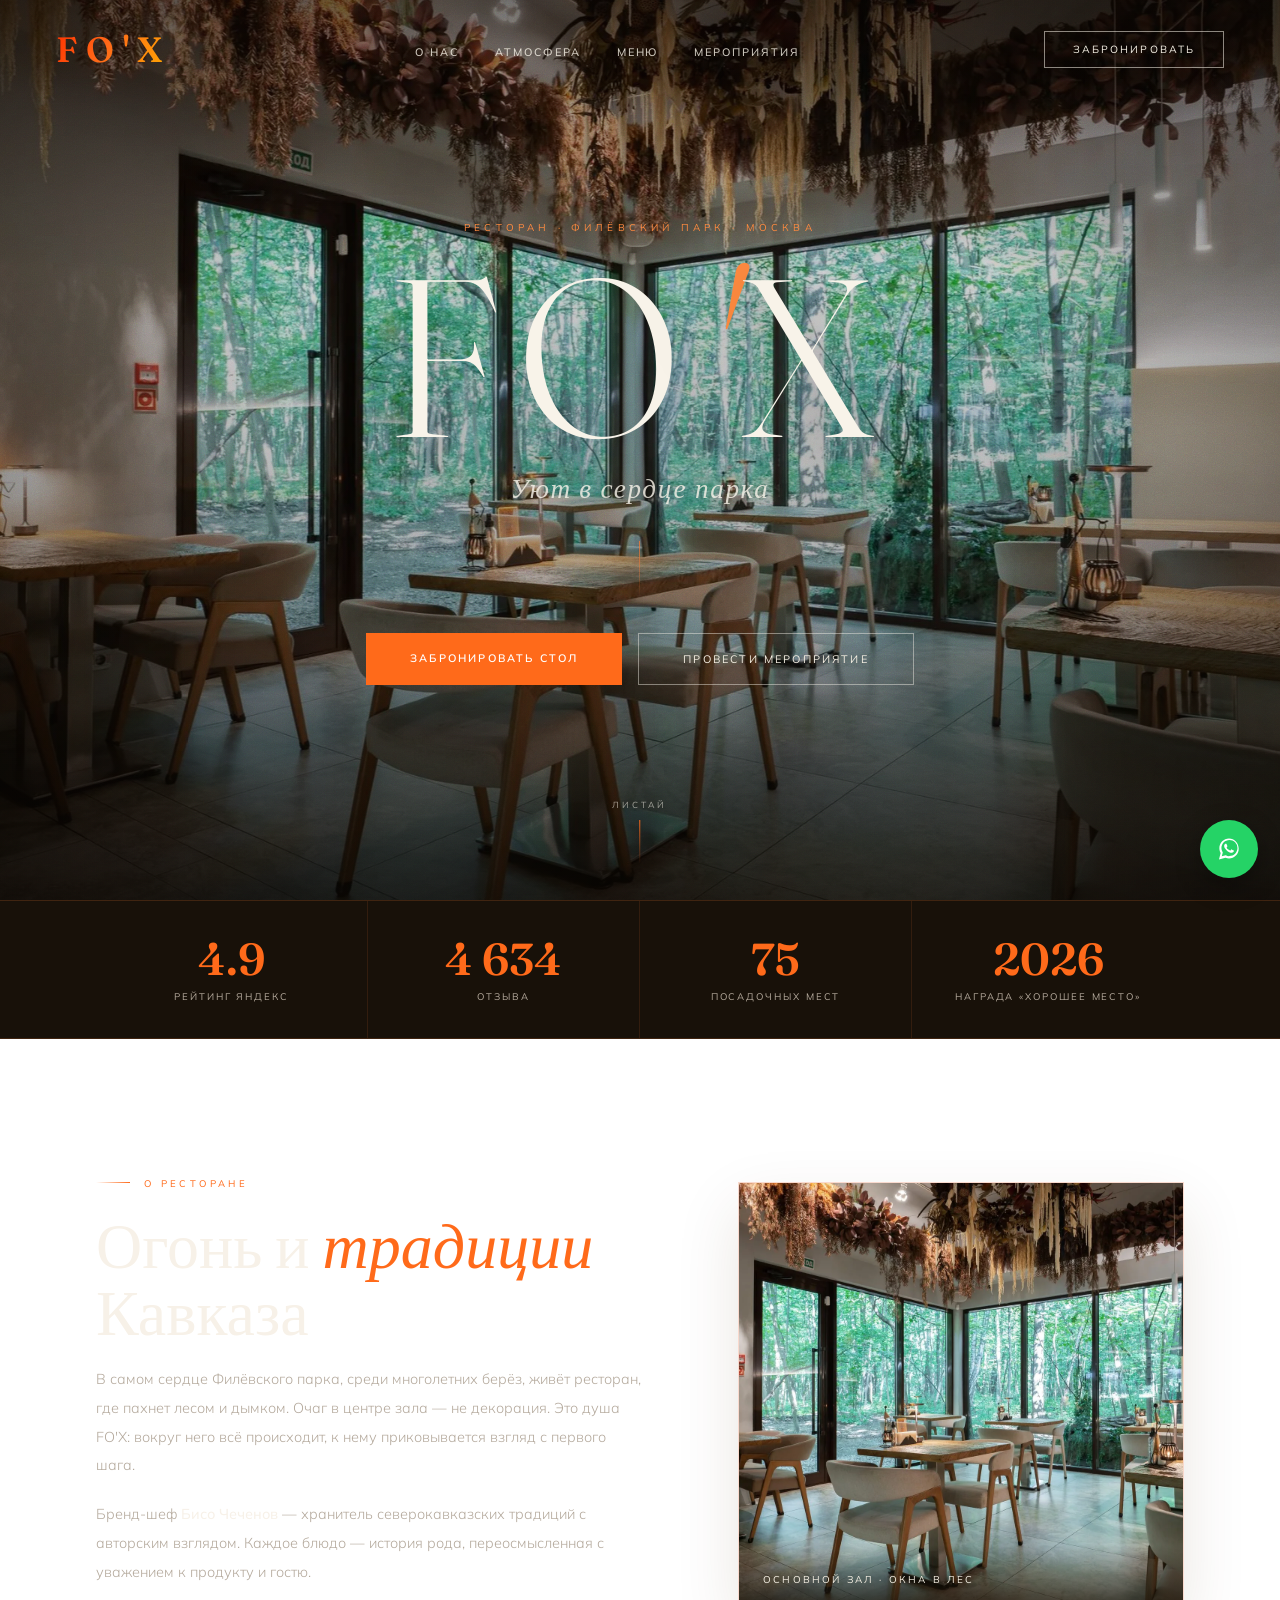
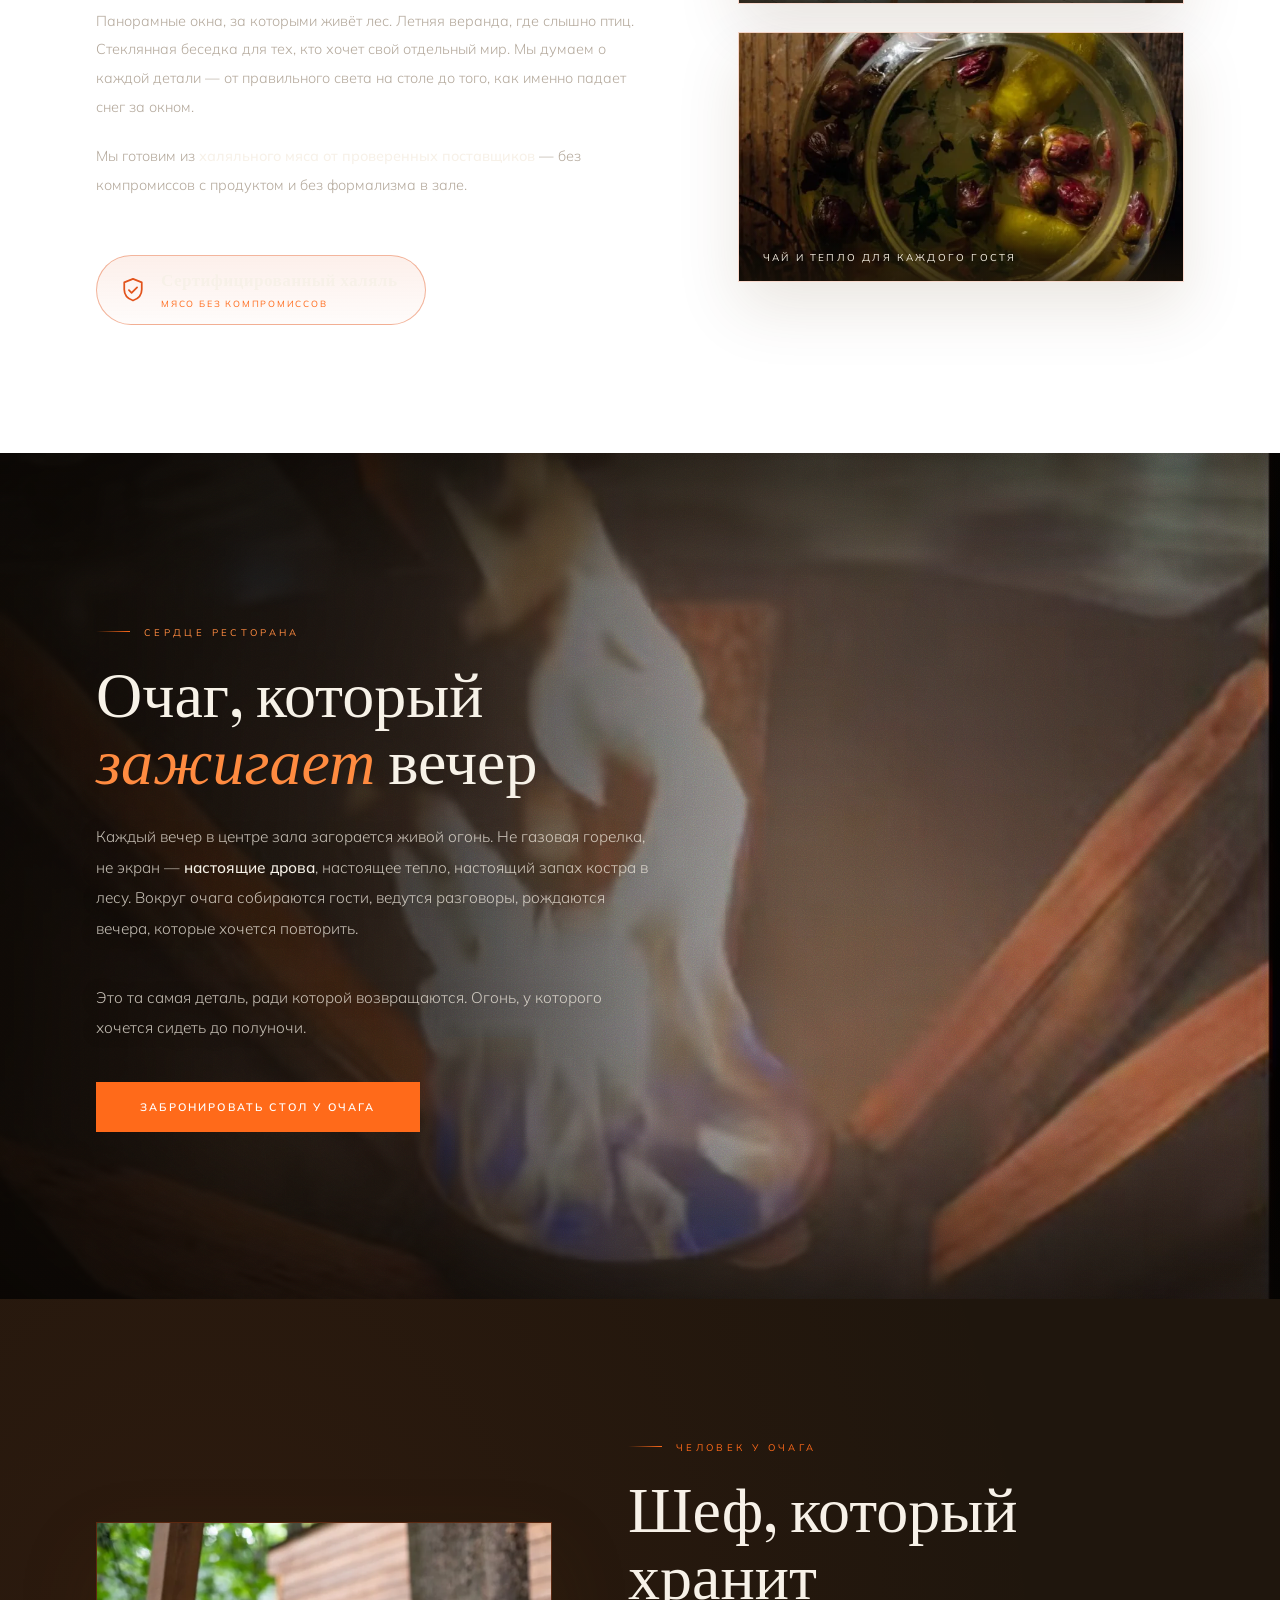
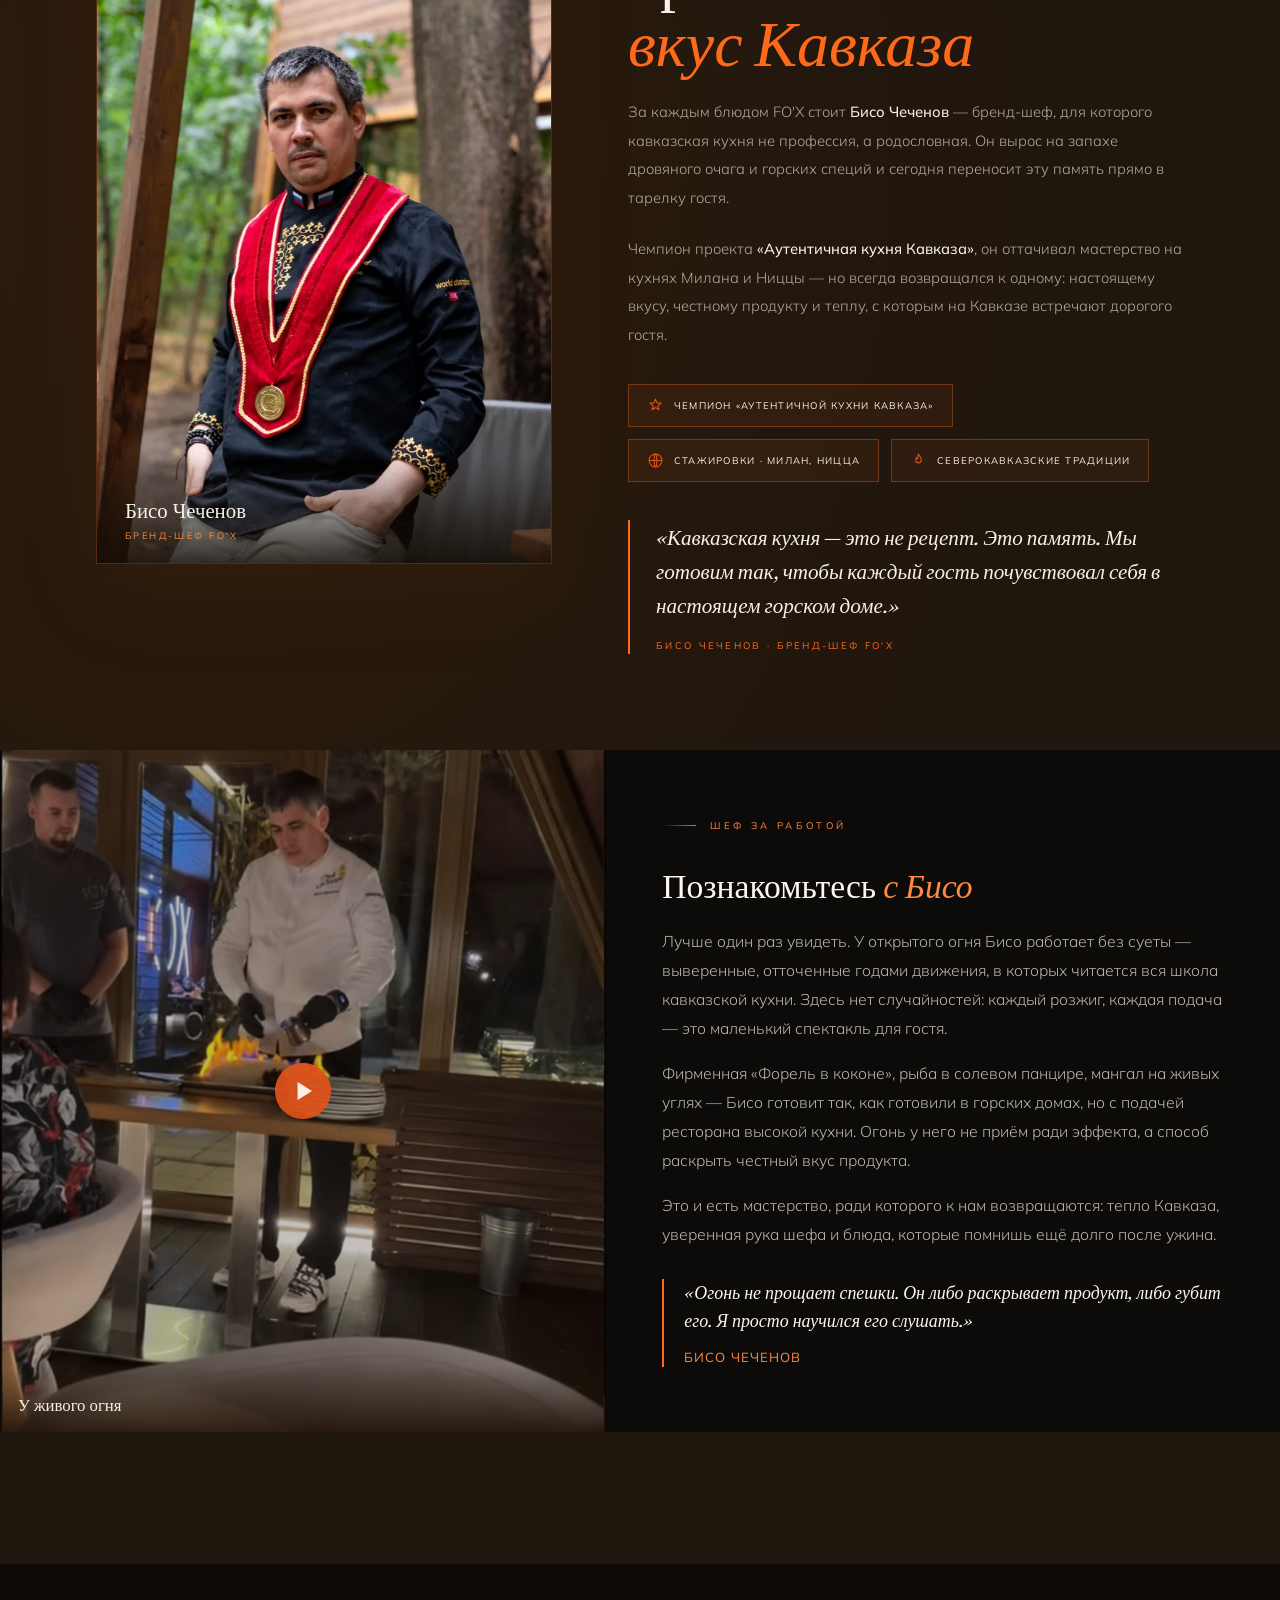
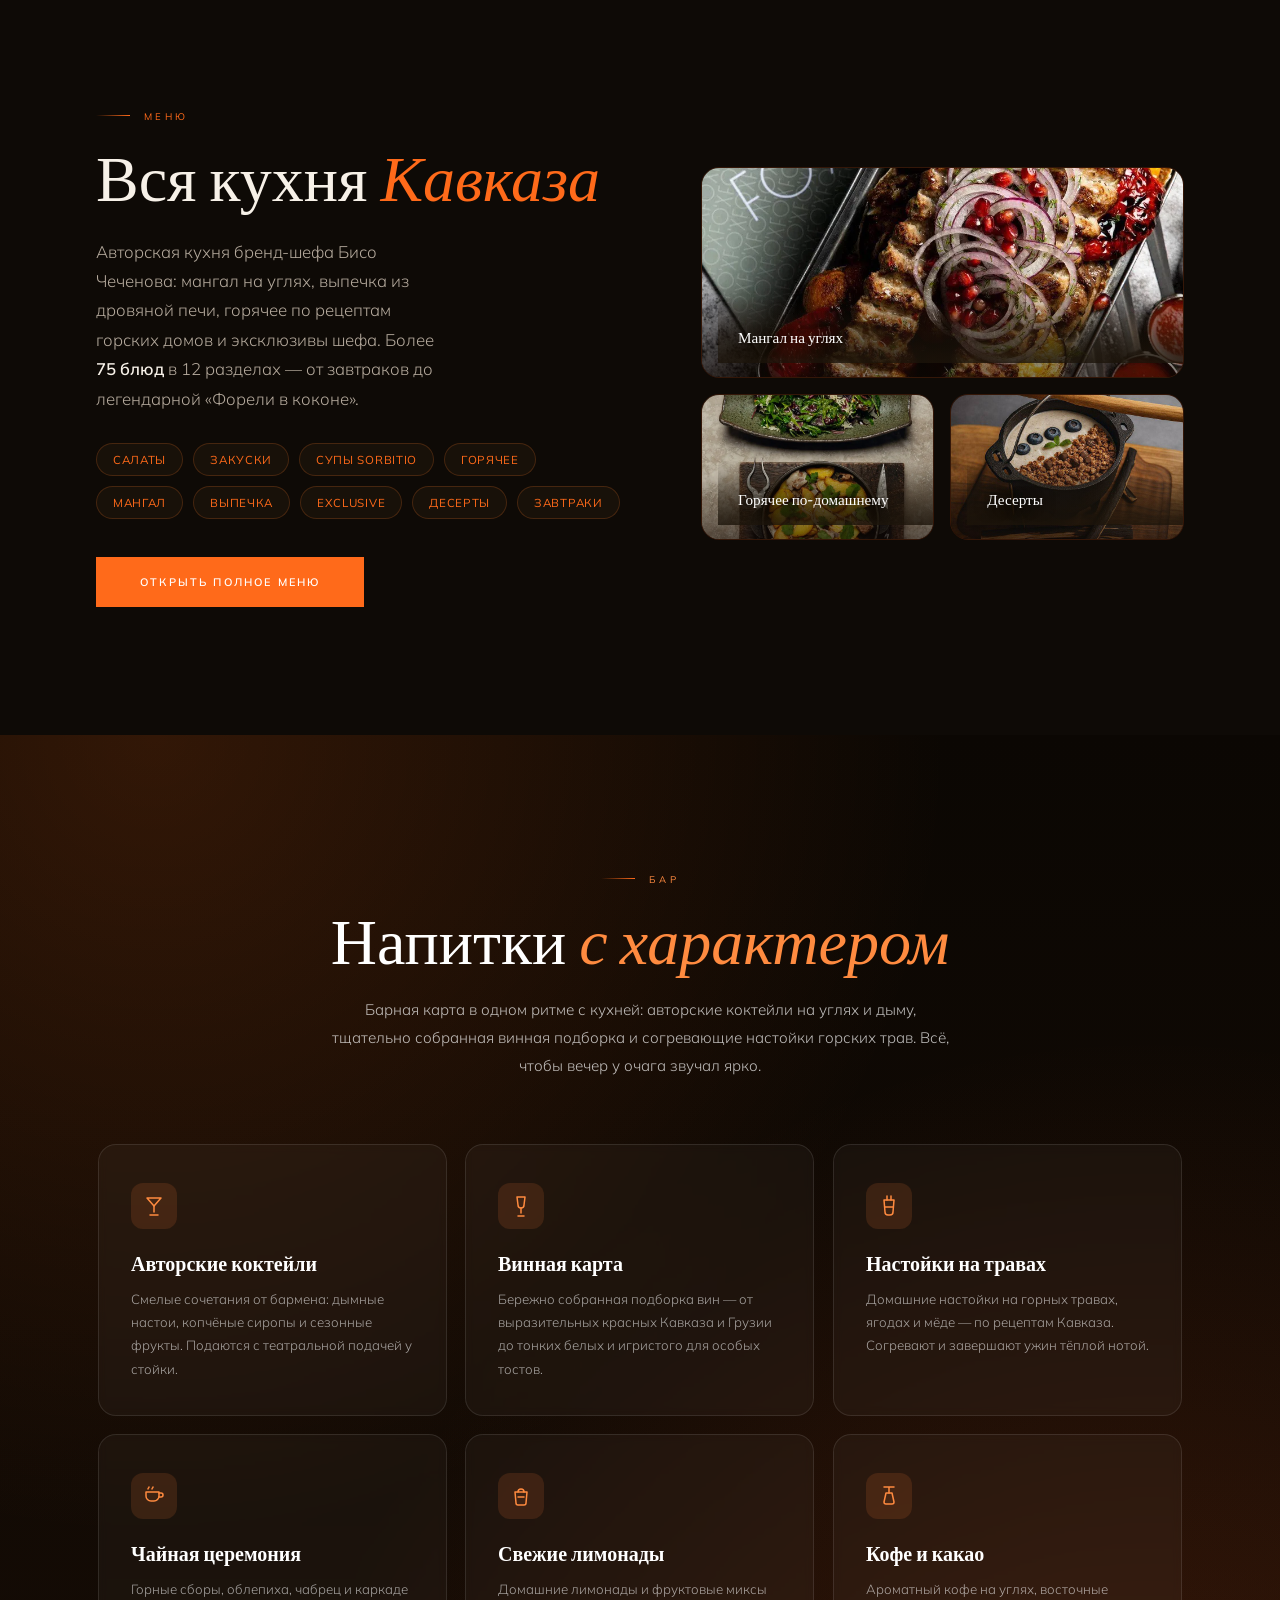
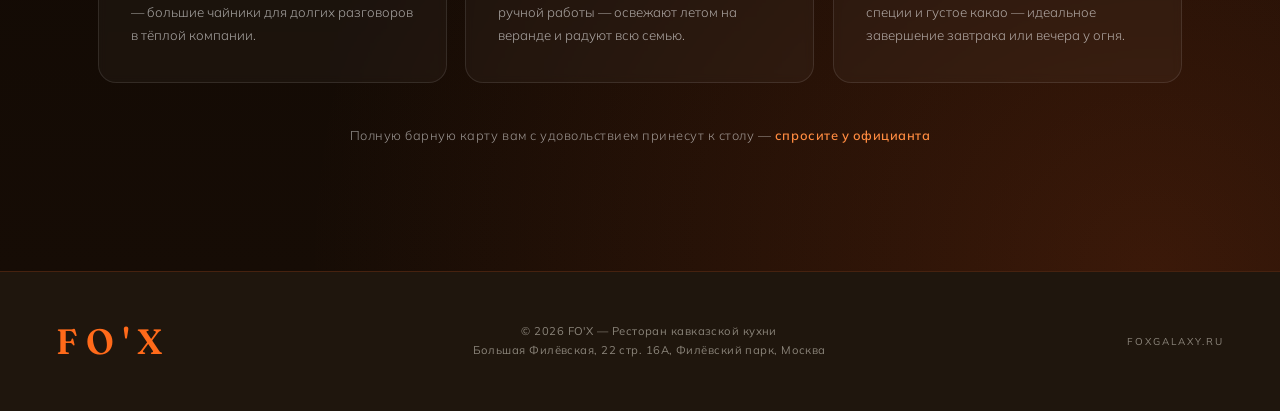
==== commit 0330c5af: "feat: floating WhatsApp button + first-visit-only loader Add a fixed WhatsApp CTA (bottom-right) on " ====
--- a/index.html
+++ b/index.html
@@ -279,6 +279,11 @@
 <!-- Toast -->
 <div class="toast" id="toast"></div>
 
+<!-- Floating WhatsApp -->
+<a href="https://wa.me/79252464170?text=%D0%97%D0%B4%D1%80%D0%B0%D0%B2%D1%81%D1%82%D0%B2%D1%83%D0%B9%D1%82%D0%B5%21%20%D0%A5%D0%BE%D1%87%D1%83%20%D0%B7%D0%B0%D0%B1%D1%80%D0%BE%D0%BD%D0%B8%D1%80%D0%BE%D0%B2%D0%B0%D1%82%D1%8C%20%D1%81%D1%82%D0%BE%D0%BB%20%D0%B2%20FO%27X" class="wa-float" target="_blank" rel="noopener" aria-label="Написать в WhatsApp">
+    <svg viewBox="0 0 32 32" width="28" height="28" aria-hidden="true"><path fill="currentColor" d="M16.04 4C9.93 4 4.98 8.95 4.98 15.06c0 2.04.55 3.96 1.5 5.61L4.5 28l7.5-1.96a11.02 11.02 0 0 0 4.04.77h.01c6.11 0 11.06-4.95 11.06-11.06C27.11 8.95 22.15 4 16.04 4zm0 20.2h-.01c-1.27 0-2.51-.34-3.59-.98l-.26-.15-4.45 1.16 1.19-4.34-.17-.27a9.13 9.13 0 0 1-1.4-4.87c0-5.05 4.11-9.16 9.16-9.16 2.45 0 4.75.95 6.48 2.69a9.1 9.1 0 0 1 2.68 6.48c0 5.05-4.11 9.16-9.16 9.16zm5.02-6.86c-.27-.14-1.63-.8-1.88-.9-.25-.09-.44-.14-.62.14-.18.27-.71.9-.87 1.08-.16.18-.32.2-.59.07-.27-.14-1.16-.43-2.21-1.36-.82-.73-1.37-1.63-1.53-1.9-.16-.27-.02-.42.12-.55.12-.12.27-.32.41-.48.14-.16.18-.27.27-.45.09-.18.05-.34-.02-.48-.07-.14-.62-1.5-.85-2.05-.22-.53-.45-.46-.62-.47l-.53-.01c-.18 0-.48.07-.73.34-.25.27-.96.94-.96 2.3s.98 2.66 1.12 2.85c.14.18 1.93 2.95 4.67 4.14.65.28 1.16.45 1.56.58.65.21 1.25.18 1.72.11.52-.08 1.63-.67 1.86-1.31.23-.64.23-1.19.16-1.31-.07-.12-.25-.18-.52-.32z"/></svg>
+</a>
+
 <script src="app.js"></script>
 
 </body>
--- a/styles.css
+++ b/styles.css
@@ -2277,3 +2277,43 @@
     .reveal { filter: none; transition: opacity 0.4s ease; transform: none; }
     .page-loader__logo, .page-loader__logo::after { animation: none; opacity: 1; width: auto; }
 }
+
+/* ── Floating WhatsApp button ── */
+.wa-float {
+    position: fixed;
+    right: 22px;
+    bottom: 22px;
+    z-index: 1200;
+    width: 58px;
+    height: 58px;
+    display: flex;
+    align-items: center;
+    justify-content: center;
+    border-radius: 50%;
+    background: #25D366;
+    color: #fff;
+    box-shadow: 0 8px 24px rgba(0, 0, 0, .35), 0 0 0 0 rgba(37, 211, 102, .55);
+    transition: transform .25s cubic-bezier(.22, 1, .36, 1), box-shadow .25s ease;
+    animation: waIn .5s .8s both, waPulse 2.6s 1.4s infinite;
+}
+.wa-float:hover {
+    transform: scale(1.08);
+    box-shadow: 0 12px 30px rgba(0, 0, 0, .45);
+}
+.wa-float svg { display: block; }
+@keyframes waIn {
+    from { opacity: 0; transform: scale(.4) translateY(14px); }
+    to   { opacity: 1; transform: scale(1) translateY(0); }
+}
+@keyframes waPulse {
+    0%   { box-shadow: 0 8px 24px rgba(0,0,0,.35), 0 0 0 0 rgba(37,211,102,.5); }
+    70%  { box-shadow: 0 8px 24px rgba(0,0,0,.35), 0 0 0 14px rgba(37,211,102,0); }
+    100% { box-shadow: 0 8px 24px rgba(0,0,0,.35), 0 0 0 0 rgba(37,211,102,0); }
+}
+@media (max-width: 640px) {
+    .wa-float { width: 52px; height: 52px; right: 16px; bottom: 16px; }
+    .wa-float svg { width: 25px; height: 25px; }
+}
+@media (prefers-reduced-motion: reduce) {
+    .wa-float { animation: waIn .4s both; }
+}
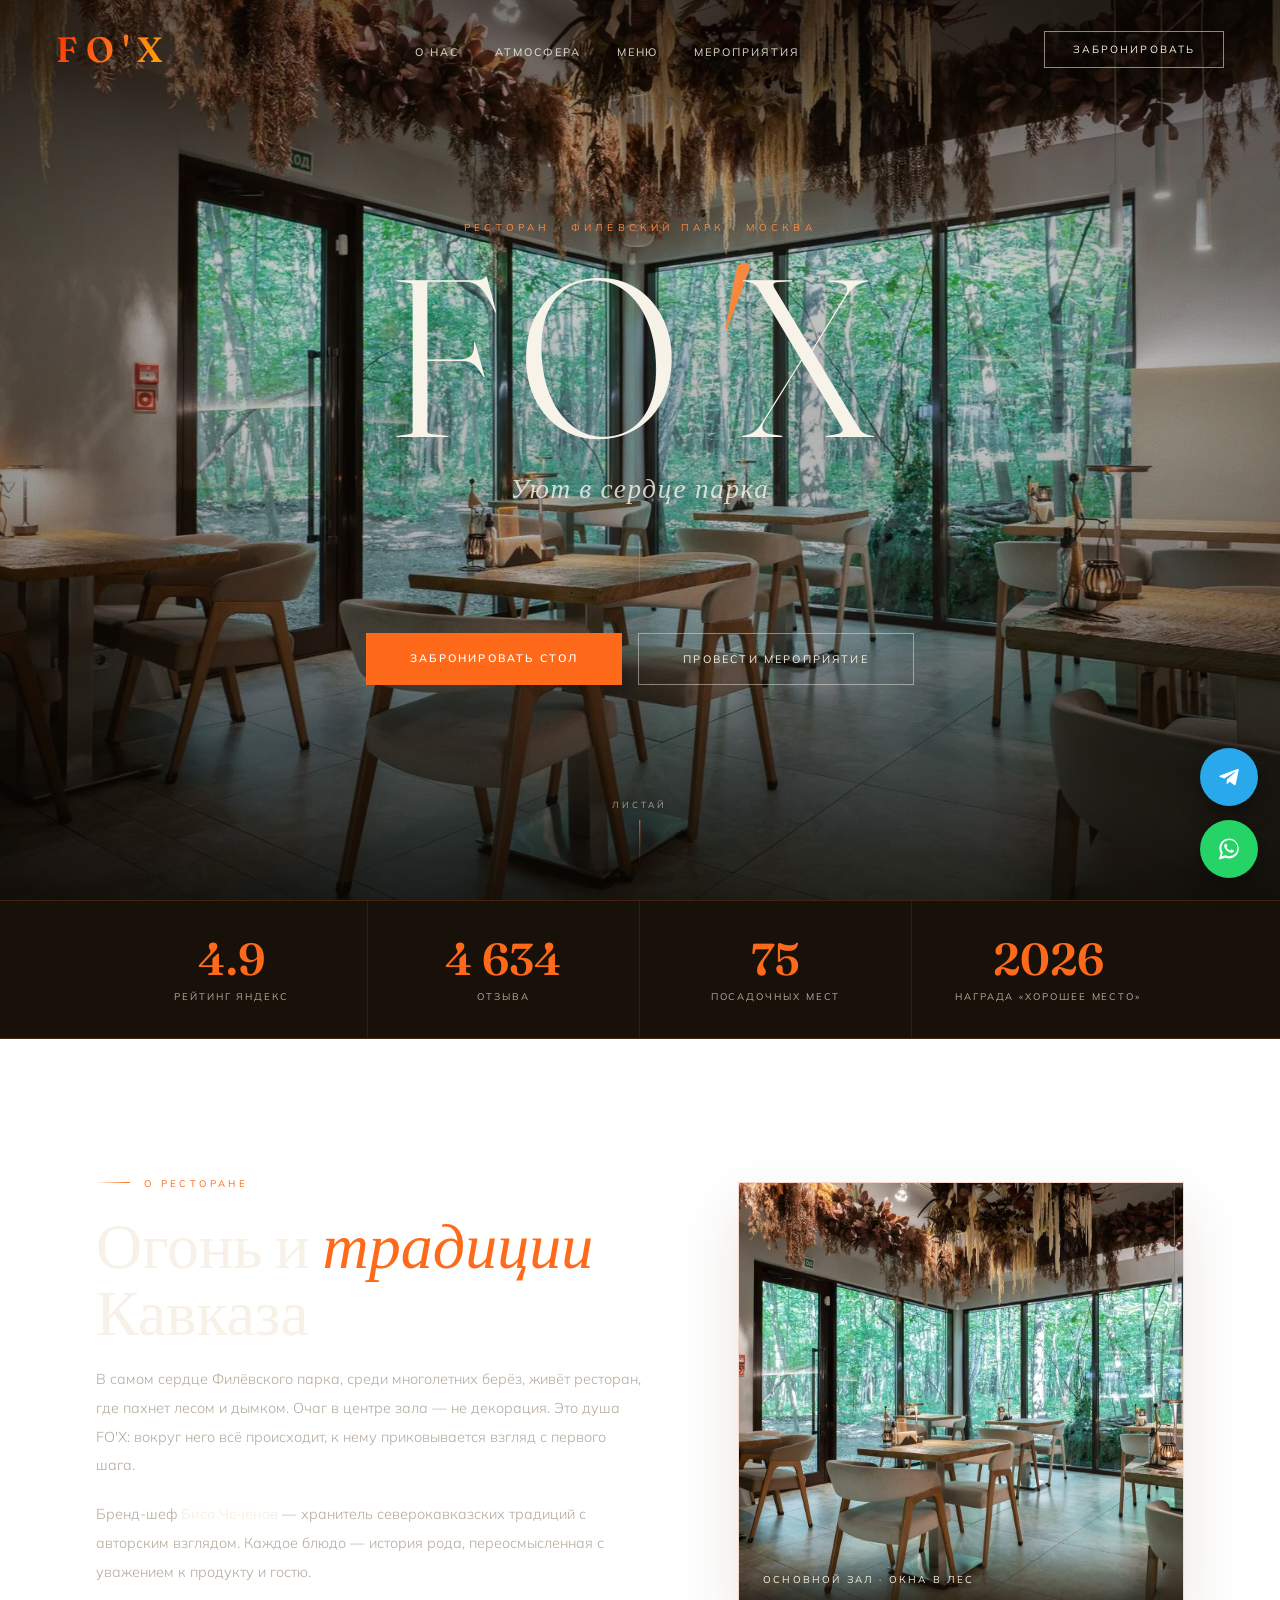
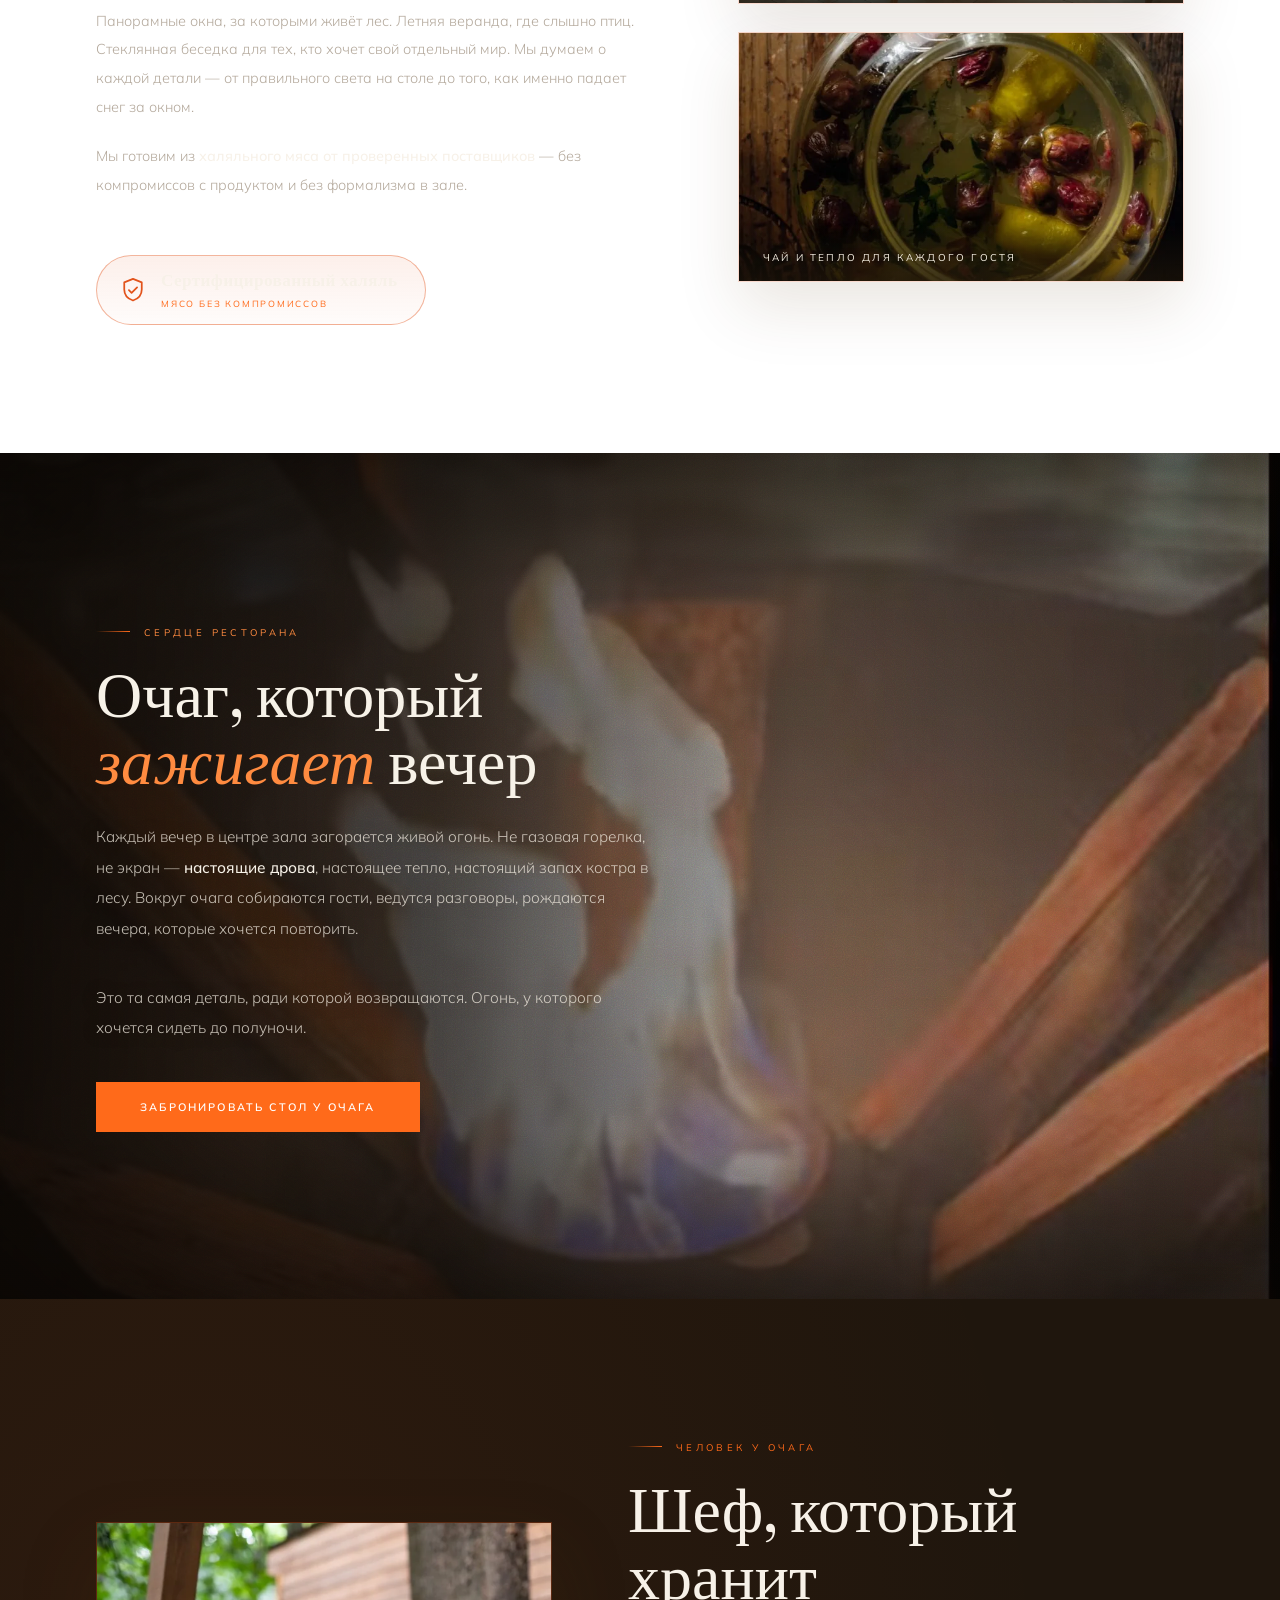
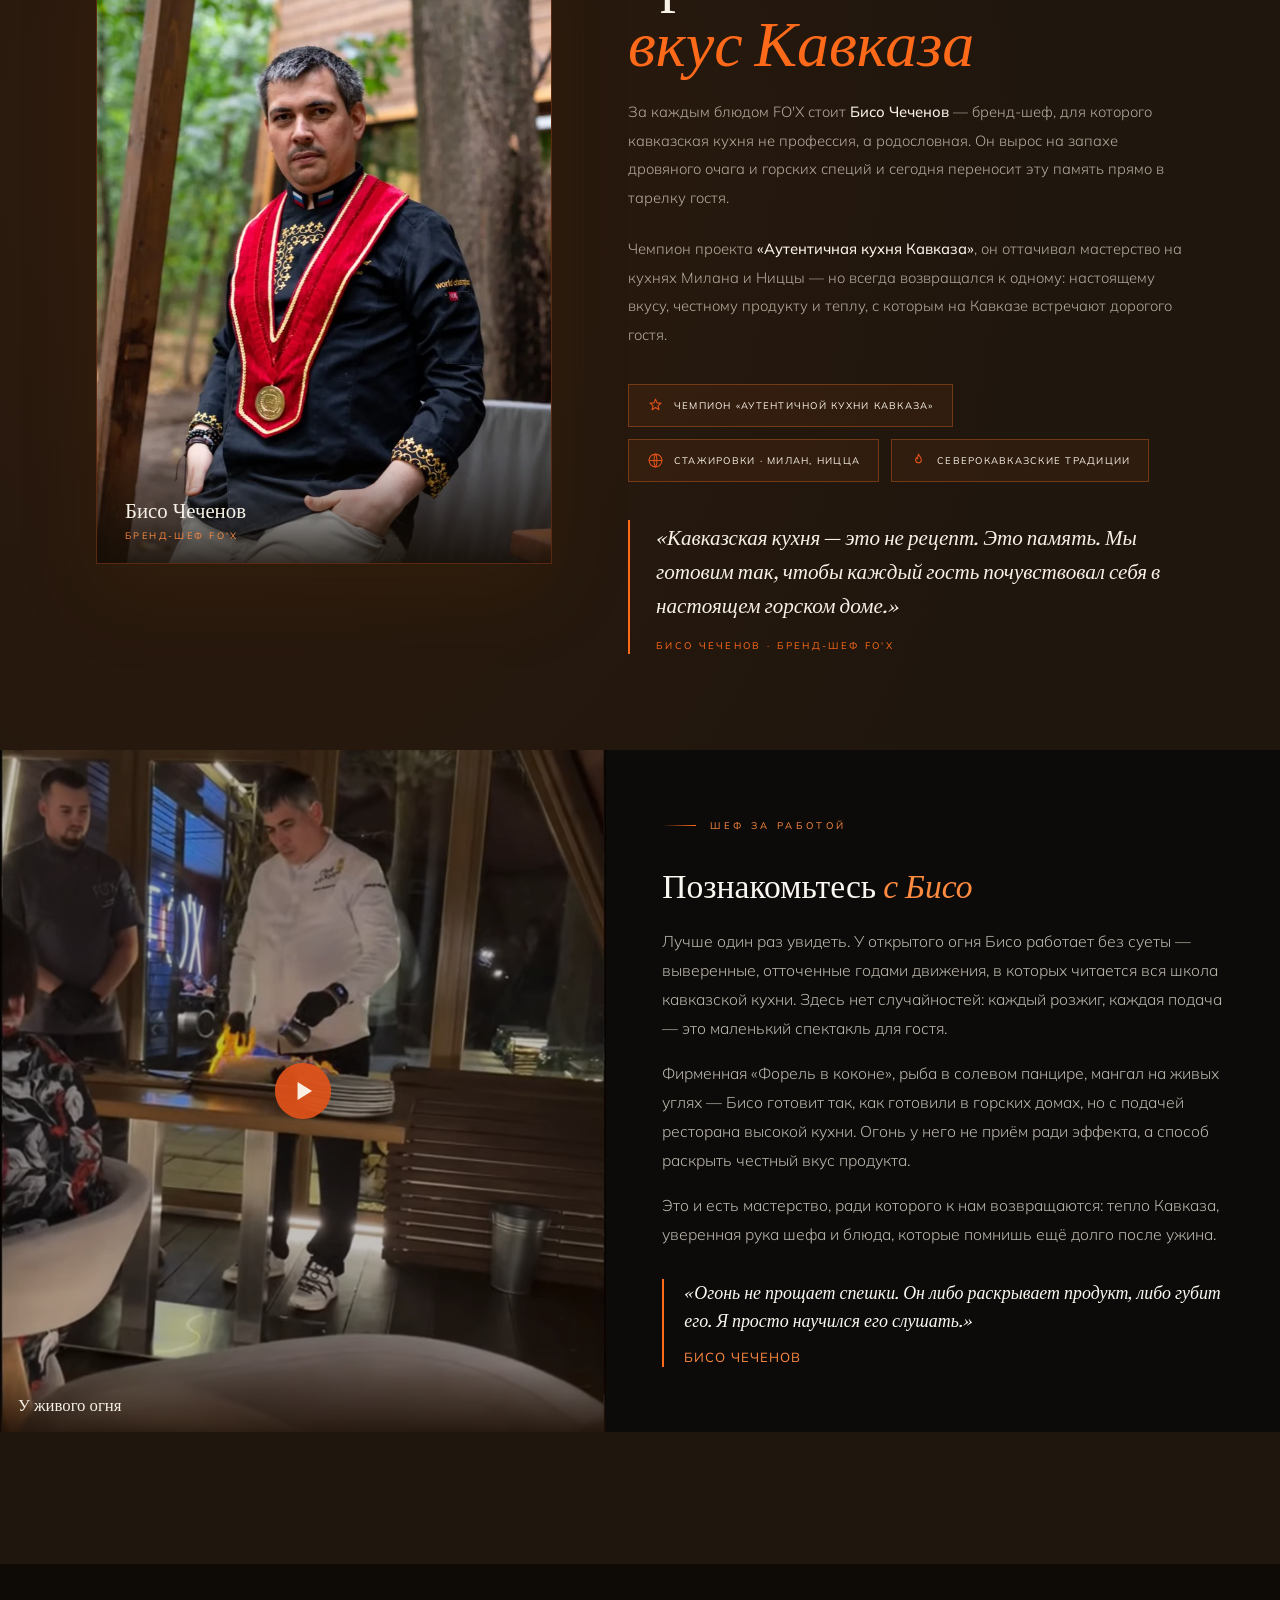
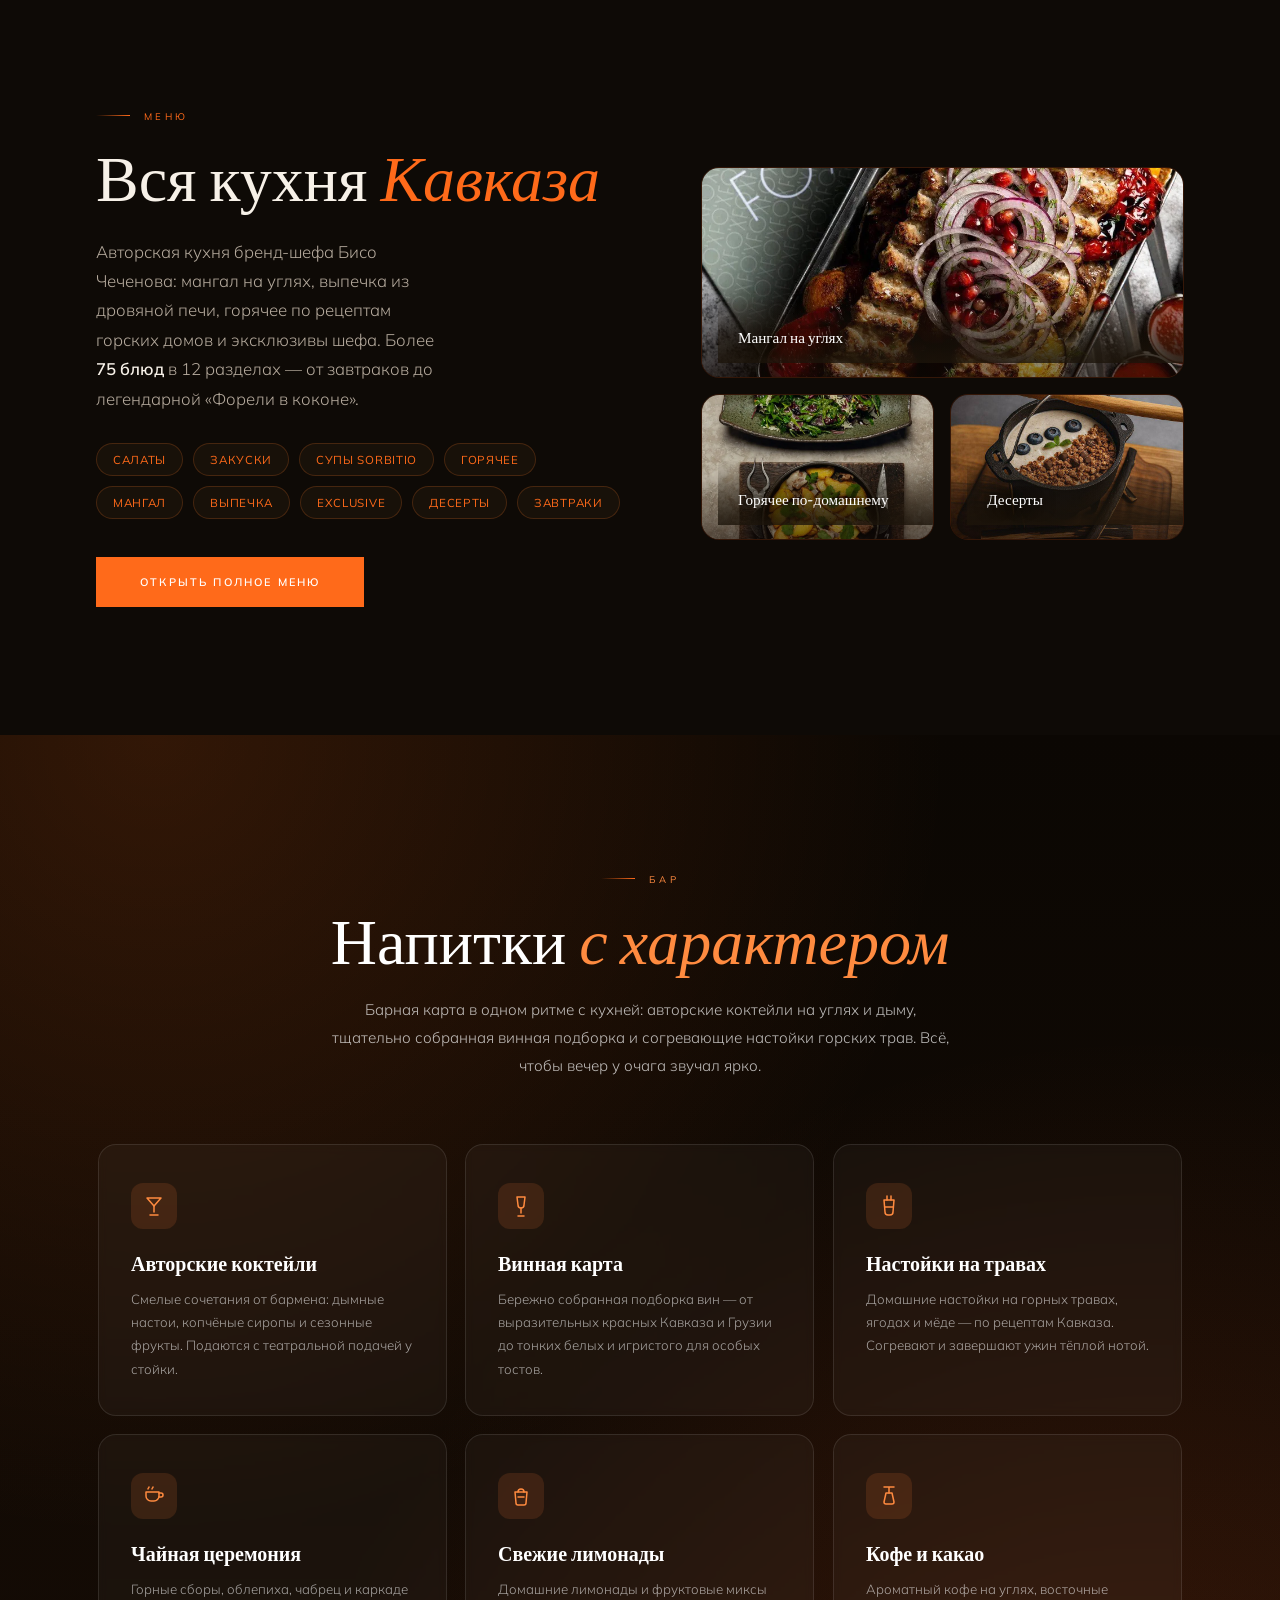
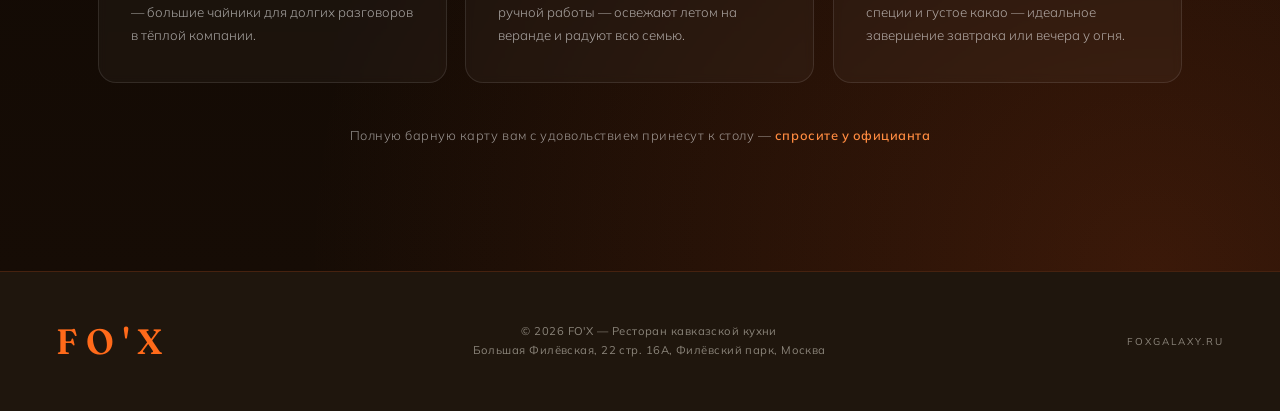
==== commit a61d055c: "feat: add Telegram button, hover tooltips, hide contacts on menu open Replace the single WhatsApp FA" ====
--- a/index.html
+++ b/index.html
@@ -279,10 +279,15 @@
 <!-- Toast -->
 <div class="toast" id="toast"></div>
 
-<!-- Floating WhatsApp -->
-<a href="https://wa.me/79252464170?text=%D0%97%D0%B4%D1%80%D0%B0%D0%B2%D1%81%D1%82%D0%B2%D1%83%D0%B9%D1%82%D0%B5%21%20%D0%A5%D0%BE%D1%87%D1%83%20%D0%B7%D0%B0%D0%B1%D1%80%D0%BE%D0%BD%D0%B8%D1%80%D0%BE%D0%B2%D0%B0%D1%82%D1%8C%20%D1%81%D1%82%D0%BE%D0%BB%20%D0%B2%20FO%27X" class="wa-float" target="_blank" rel="noopener" aria-label="Написать в WhatsApp">
-    <svg viewBox="0 0 32 32" width="28" height="28" aria-hidden="true"><path fill="currentColor" d="M16.04 4C9.93 4 4.98 8.95 4.98 15.06c0 2.04.55 3.96 1.5 5.61L4.5 28l7.5-1.96a11.02 11.02 0 0 0 4.04.77h.01c6.11 0 11.06-4.95 11.06-11.06C27.11 8.95 22.15 4 16.04 4zm0 20.2h-.01c-1.27 0-2.51-.34-3.59-.98l-.26-.15-4.45 1.16 1.19-4.34-.17-.27a9.13 9.13 0 0 1-1.4-4.87c0-5.05 4.11-9.16 9.16-9.16 2.45 0 4.75.95 6.48 2.69a9.1 9.1 0 0 1 2.68 6.48c0 5.05-4.11 9.16-9.16 9.16zm5.02-6.86c-.27-.14-1.63-.8-1.88-.9-.25-.09-.44-.14-.62.14-.18.27-.71.9-.87 1.08-.16.18-.32.2-.59.07-.27-.14-1.16-.43-2.21-1.36-.82-.73-1.37-1.63-1.53-1.9-.16-.27-.02-.42.12-.55.12-.12.27-.32.41-.48.14-.16.18-.27.27-.45.09-.18.05-.34-.02-.48-.07-.14-.62-1.5-.85-2.05-.22-.53-.45-.46-.62-.47l-.53-.01c-.18 0-.48.07-.73.34-.25.27-.96.94-.96 2.3s.98 2.66 1.12 2.85c.14.18 1.93 2.95 4.67 4.14.65.28 1.16.45 1.56.58.65.21 1.25.18 1.72.11.52-.08 1.63-.67 1.86-1.31.23-.64.23-1.19.16-1.31-.07-.12-.25-.18-.52-.32z"/></svg>
-</a>
+<!-- Floating contacts -->
+<div class="float-contacts">
+    <a href="https://t.me/+79252464170" class="float-btn float-btn--tg" data-tip="Мы в Telegram" target="_blank" rel="noopener" aria-label="Написать в Telegram">
+        <svg viewBox="0 0 24 24" width="26" height="26" aria-hidden="true"><path fill="currentColor" d="M9.78 18.65l.28-4.23 7.68-6.92c.34-.31-.07-.46-.52-.19L7.74 13.3 3.64 12c-.88-.25-.89-.86.2-1.3l15.97-6.16c.73-.33 1.43.18 1.15 1.3l-2.72 12.81c-.19.91-.74 1.13-1.5.71l-4.14-3.05-1.99 1.93c-.23.23-.42.42-.86.42z"/></svg>
+    </a>
+    <a href="https://wa.me/79252464170?text=%D0%97%D0%B4%D1%80%D0%B0%D0%B2%D1%81%D1%82%D0%B2%D1%83%D0%B9%D1%82%D0%B5%21%20%D0%A5%D0%BE%D1%87%D1%83%20%D0%B7%D0%B0%D0%B1%D1%80%D0%BE%D0%BD%D0%B8%D1%80%D0%BE%D0%B2%D0%B0%D1%82%D1%8C%20%D1%81%D1%82%D0%BE%D0%BB%20%D0%B2%20FO%27X" class="float-btn float-btn--wa" data-tip="Бронь за 1 минуту" target="_blank" rel="noopener" aria-label="Написать в WhatsApp">
+        <svg viewBox="0 0 32 32" width="28" height="28" aria-hidden="true"><path fill="currentColor" d="M16.04 4C9.93 4 4.98 8.95 4.98 15.06c0 2.04.55 3.96 1.5 5.61L4.5 28l7.5-1.96a11.02 11.02 0 0 0 4.04.77h.01c6.11 0 11.06-4.95 11.06-11.06C27.11 8.95 22.15 4 16.04 4zm0 20.2h-.01c-1.27 0-2.51-.34-3.59-.98l-.26-.15-4.45 1.16 1.19-4.34-.17-.27a9.13 9.13 0 0 1-1.4-4.87c0-5.05 4.11-9.16 9.16-9.16 2.45 0 4.75.95 6.48 2.69a9.1 9.1 0 0 1 2.68 6.48c0 5.05-4.11 9.16-9.16 9.16zm5.02-6.86c-.27-.14-1.63-.8-1.88-.9-.25-.09-.44-.14-.62.14-.18.27-.71.9-.87 1.08-.16.18-.32.2-.59.07-.27-.14-1.16-.43-2.21-1.36-.82-.73-1.37-1.63-1.53-1.9-.16-.27-.02-.42.12-.55.12-.12.27-.32.41-.48.14-.16.18-.27.27-.45.09-.18.05-.34-.02-.48-.07-.14-.62-1.5-.85-2.05-.22-.53-.45-.46-.62-.47l-.53-.01c-.18 0-.48.07-.73.34-.25.27-.96.94-.96 2.3s.98 2.66 1.12 2.85c.14.18 1.93 2.95 4.67 4.14.65.28 1.16.45 1.56.58.65.21 1.25.18 1.72.11.52-.08 1.63-.67 1.86-1.31.23-.64.23-1.19.16-1.31-.07-.12-.25-.18-.52-.32z"/></svg>
+    </a>
+</div>
 
 <script src="app.js"></script>
 
--- a/styles.css
+++ b/styles.css
@@ -2278,29 +2278,77 @@
     .page-loader__logo, .page-loader__logo::after { animation: none; opacity: 1; width: auto; }
 }
 
-/* ── Floating WhatsApp button ── */
-.wa-float {
+/* ── Floating contacts (WhatsApp + Telegram) ── */
+.float-contacts {
     position: fixed;
     right: 22px;
     bottom: 22px;
     z-index: 1200;
+    display: flex;
+    flex-direction: column;
+    gap: 14px;
+    transition: opacity .3s ease, transform .3s ease;
+}
+body.menu-open .float-contacts {
+    opacity: 0;
+    transform: translateY(16px) scale(.9);
+    pointer-events: none;
+}
+.float-btn {
+    position: relative;
     width: 58px;
     height: 58px;
     display: flex;
     align-items: center;
     justify-content: center;
     border-radius: 50%;
-    background: #25D366;
     color: #fff;
-    box-shadow: 0 8px 24px rgba(0, 0, 0, .35), 0 0 0 0 rgba(37, 211, 102, .55);
+    box-shadow: 0 8px 24px rgba(0, 0, 0, .35);
     transition: transform .25s cubic-bezier(.22, 1, .36, 1), box-shadow .25s ease;
-    animation: waIn .5s .8s both, waPulse 2.6s 1.4s infinite;
 }
-.wa-float:hover {
+.float-btn svg { display: block; }
+.float-btn:hover {
     transform: scale(1.08);
     box-shadow: 0 12px 30px rgba(0, 0, 0, .45);
 }
-.wa-float svg { display: block; }
+.float-btn--wa { background: #25D366; animation: waIn .5s .8s both, waPulse 2.6s 1.4s infinite; }
+.float-btn--tg { background: #29A9EB; animation: waIn .5s .65s both; }
+/* tooltip */
+.float-btn::after {
+    content: attr(data-tip);
+    position: absolute;
+    right: calc(100% + 14px);
+    top: 50%;
+    transform: translateY(-50%) translateX(8px);
+    background: #1a1a1a;
+    color: #fff;
+    font-size: .82rem;
+    font-weight: 600;
+    white-space: nowrap;
+    padding: 7px 13px;
+    border-radius: 9px;
+    box-shadow: 0 6px 18px rgba(0, 0, 0, .4);
+    opacity: 0;
+    pointer-events: none;
+    transition: opacity .22s ease, transform .22s ease;
+}
+.float-btn::before {
+    content: "";
+    position: absolute;
+    right: calc(100% + 6px);
+    top: 50%;
+    transform: translateY(-50%) translateX(8px);
+    border: 6px solid transparent;
+    border-left-color: #1a1a1a;
+    opacity: 0;
+    pointer-events: none;
+    transition: opacity .22s ease, transform .22s ease;
+}
+.float-btn:hover::after,
+.float-btn:hover::before {
+    opacity: 1;
+    transform: translateY(-50%) translateX(0);
+}
 @keyframes waIn {
     from { opacity: 0; transform: scale(.4) translateY(14px); }
     to   { opacity: 1; transform: scale(1) translateY(0); }
@@ -2311,9 +2359,12 @@
     100% { box-shadow: 0 8px 24px rgba(0,0,0,.35), 0 0 0 0 rgba(37,211,102,0); }
 }
 @media (max-width: 640px) {
-    .wa-float { width: 52px; height: 52px; right: 16px; bottom: 16px; }
-    .wa-float svg { width: 25px; height: 25px; }
+    .float-contacts { right: 16px; bottom: 16px; gap: 12px; }
+    .float-btn { width: 52px; height: 52px; }
+    .float-btn svg { width: 25px; height: 25px; }
+    /* tooltips can crowd small screens on tap — keep them subtle */
+    .float-btn::after { font-size: .76rem; padding: 6px 11px; }
 }
 @media (prefers-reduced-motion: reduce) {
-    .wa-float { animation: waIn .4s both; }
+    .float-btn--wa, .float-btn--tg { animation: waIn .4s both; }
 }
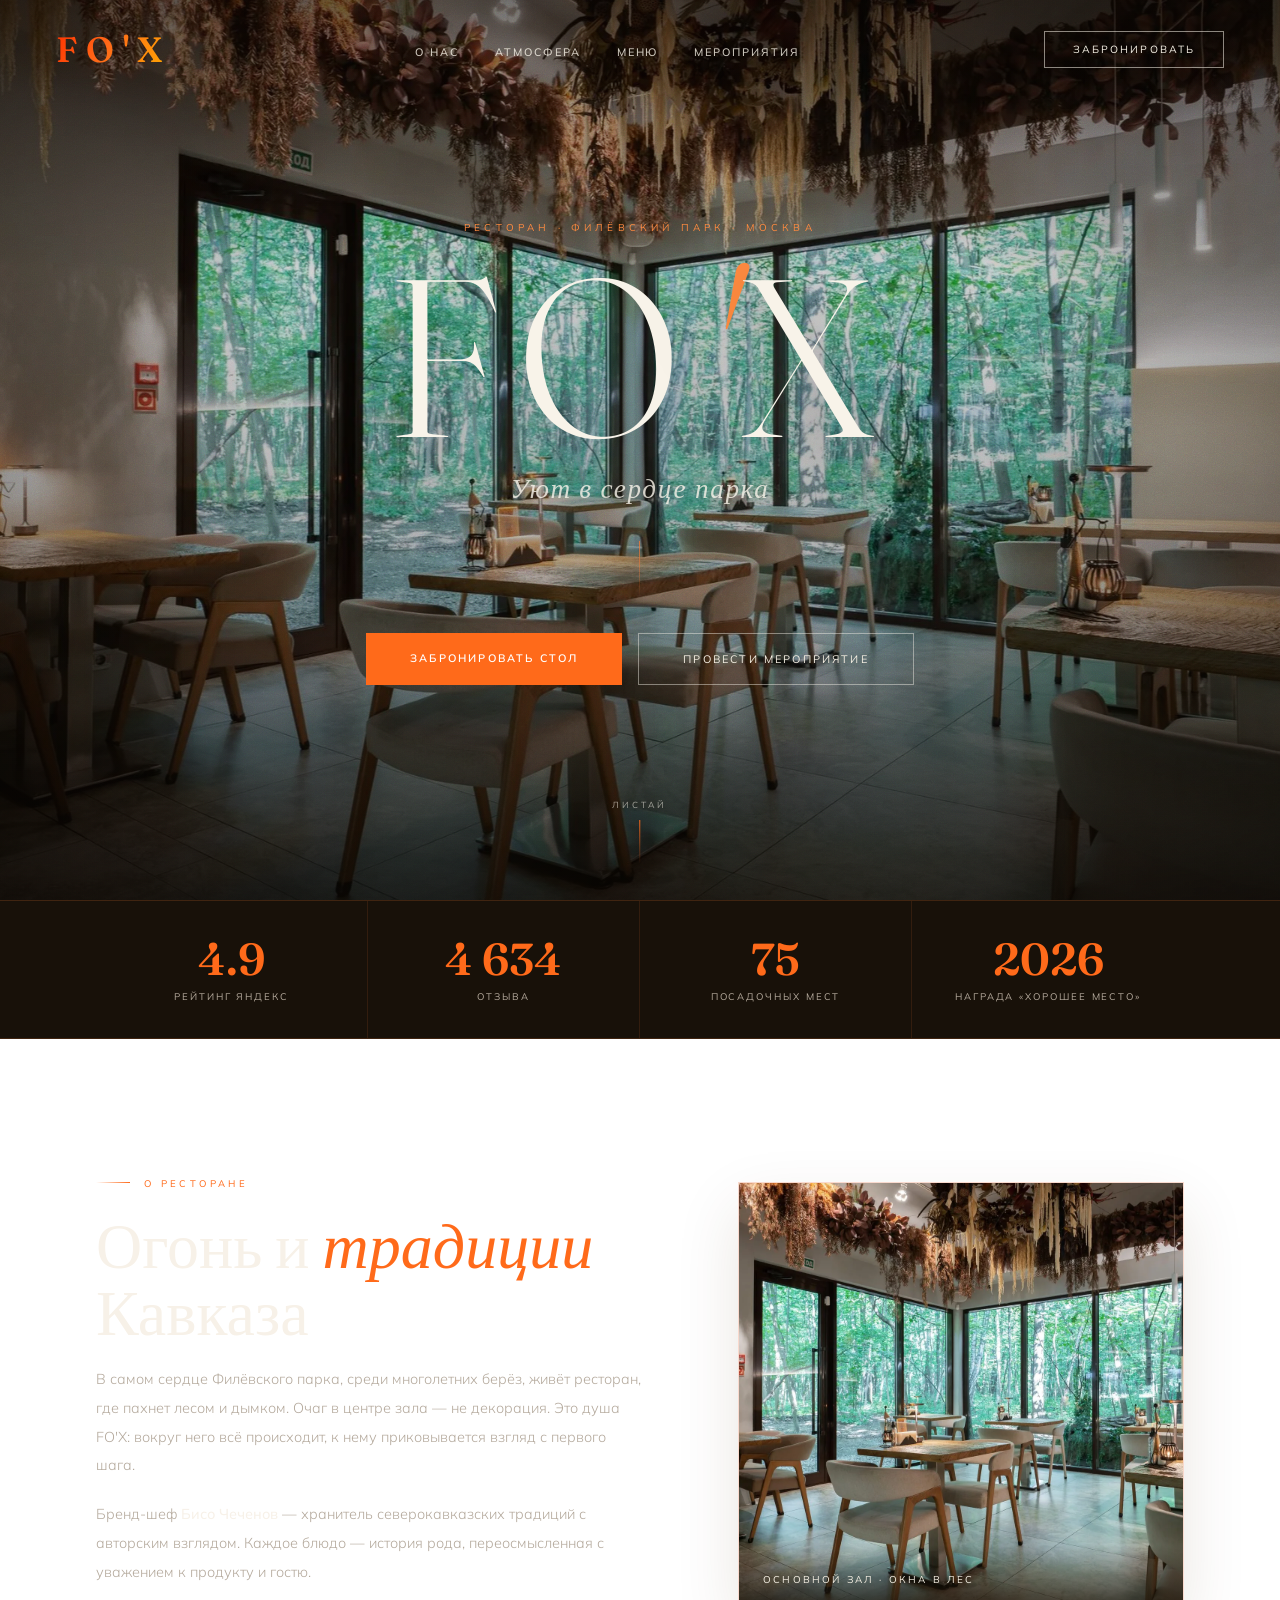
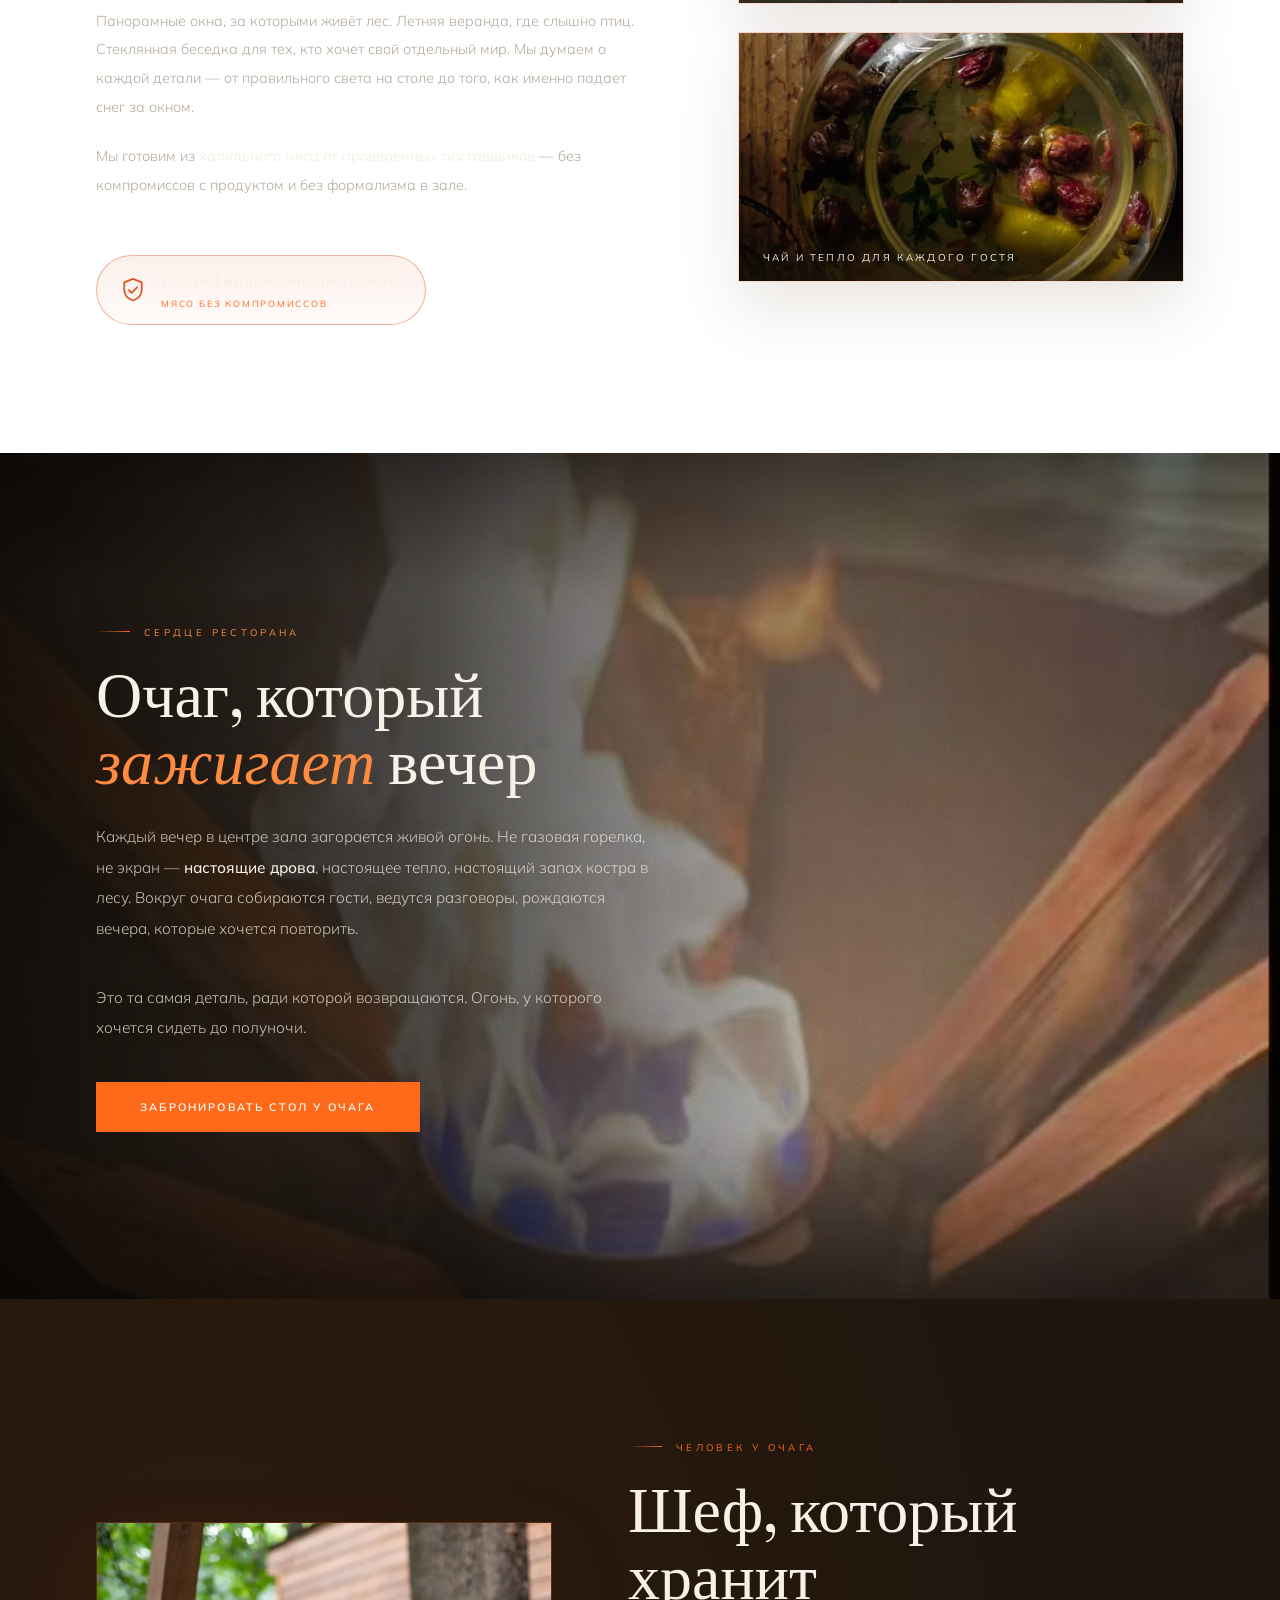
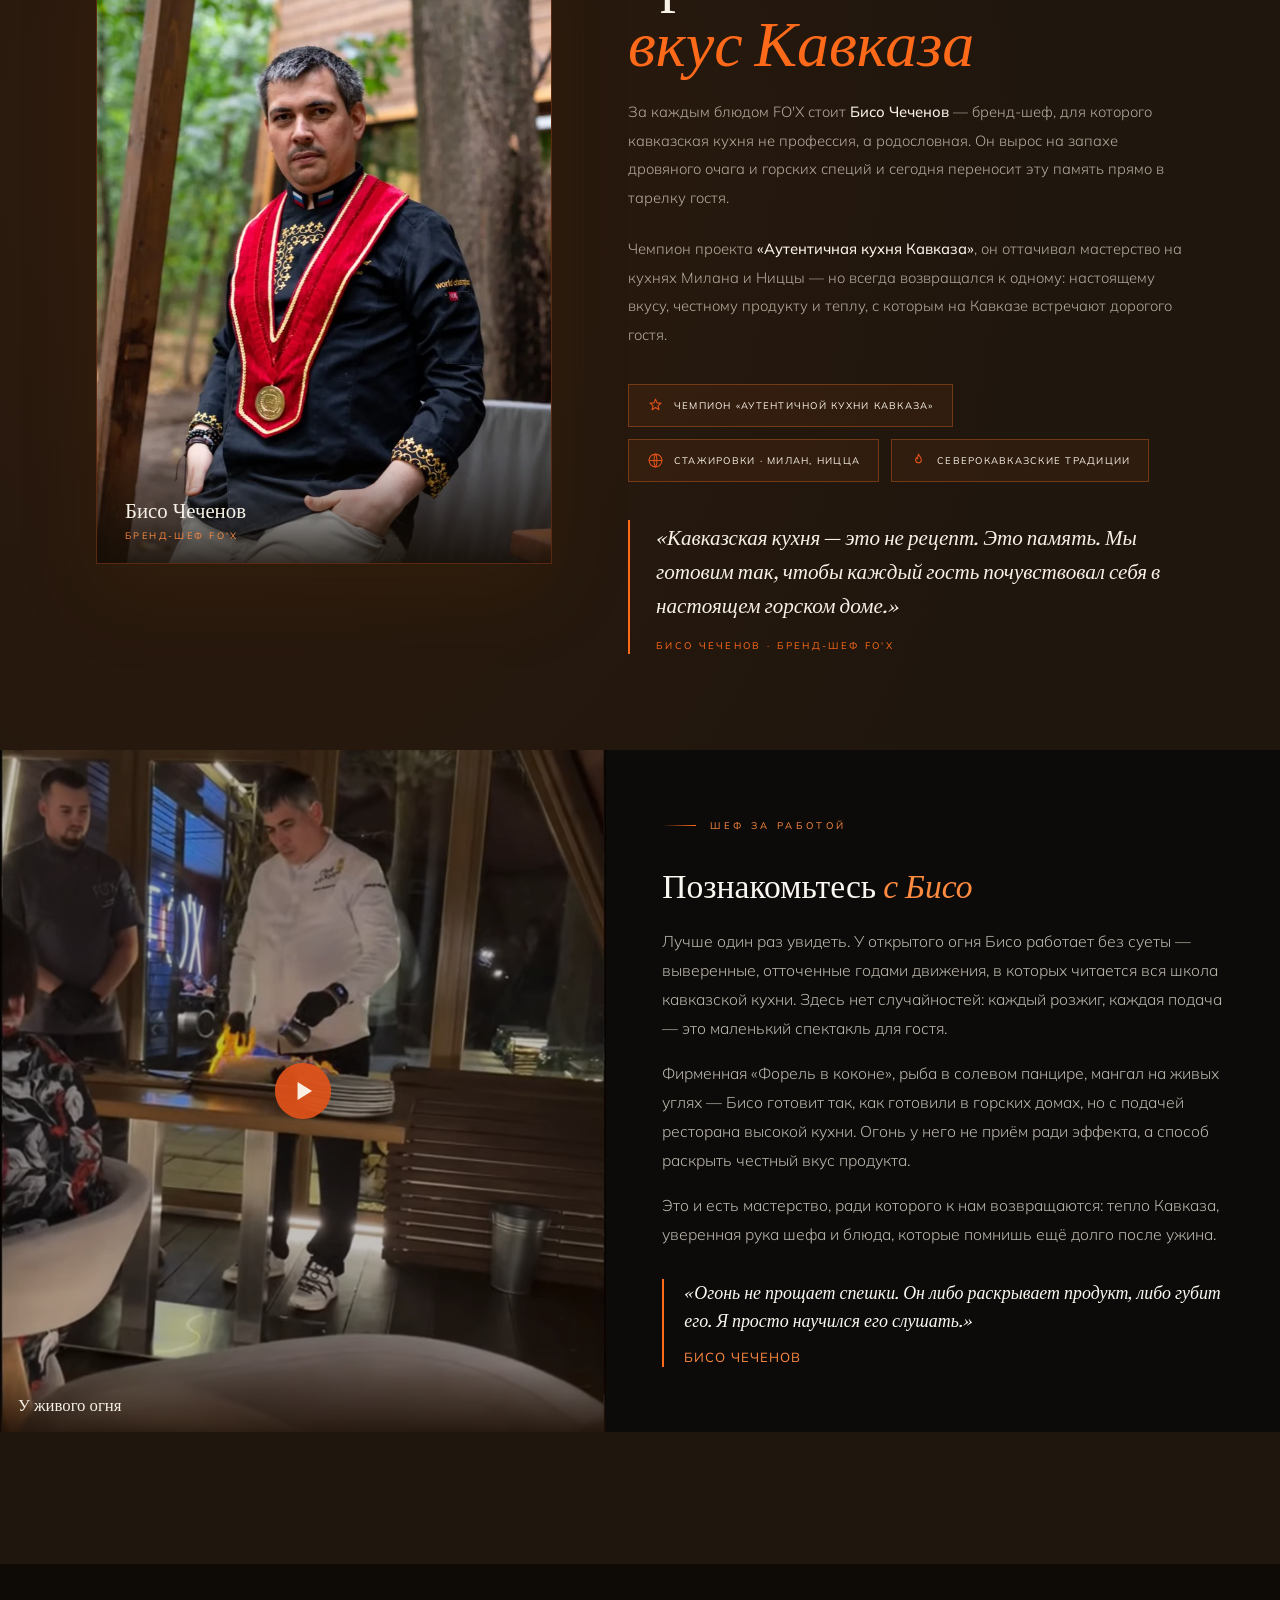
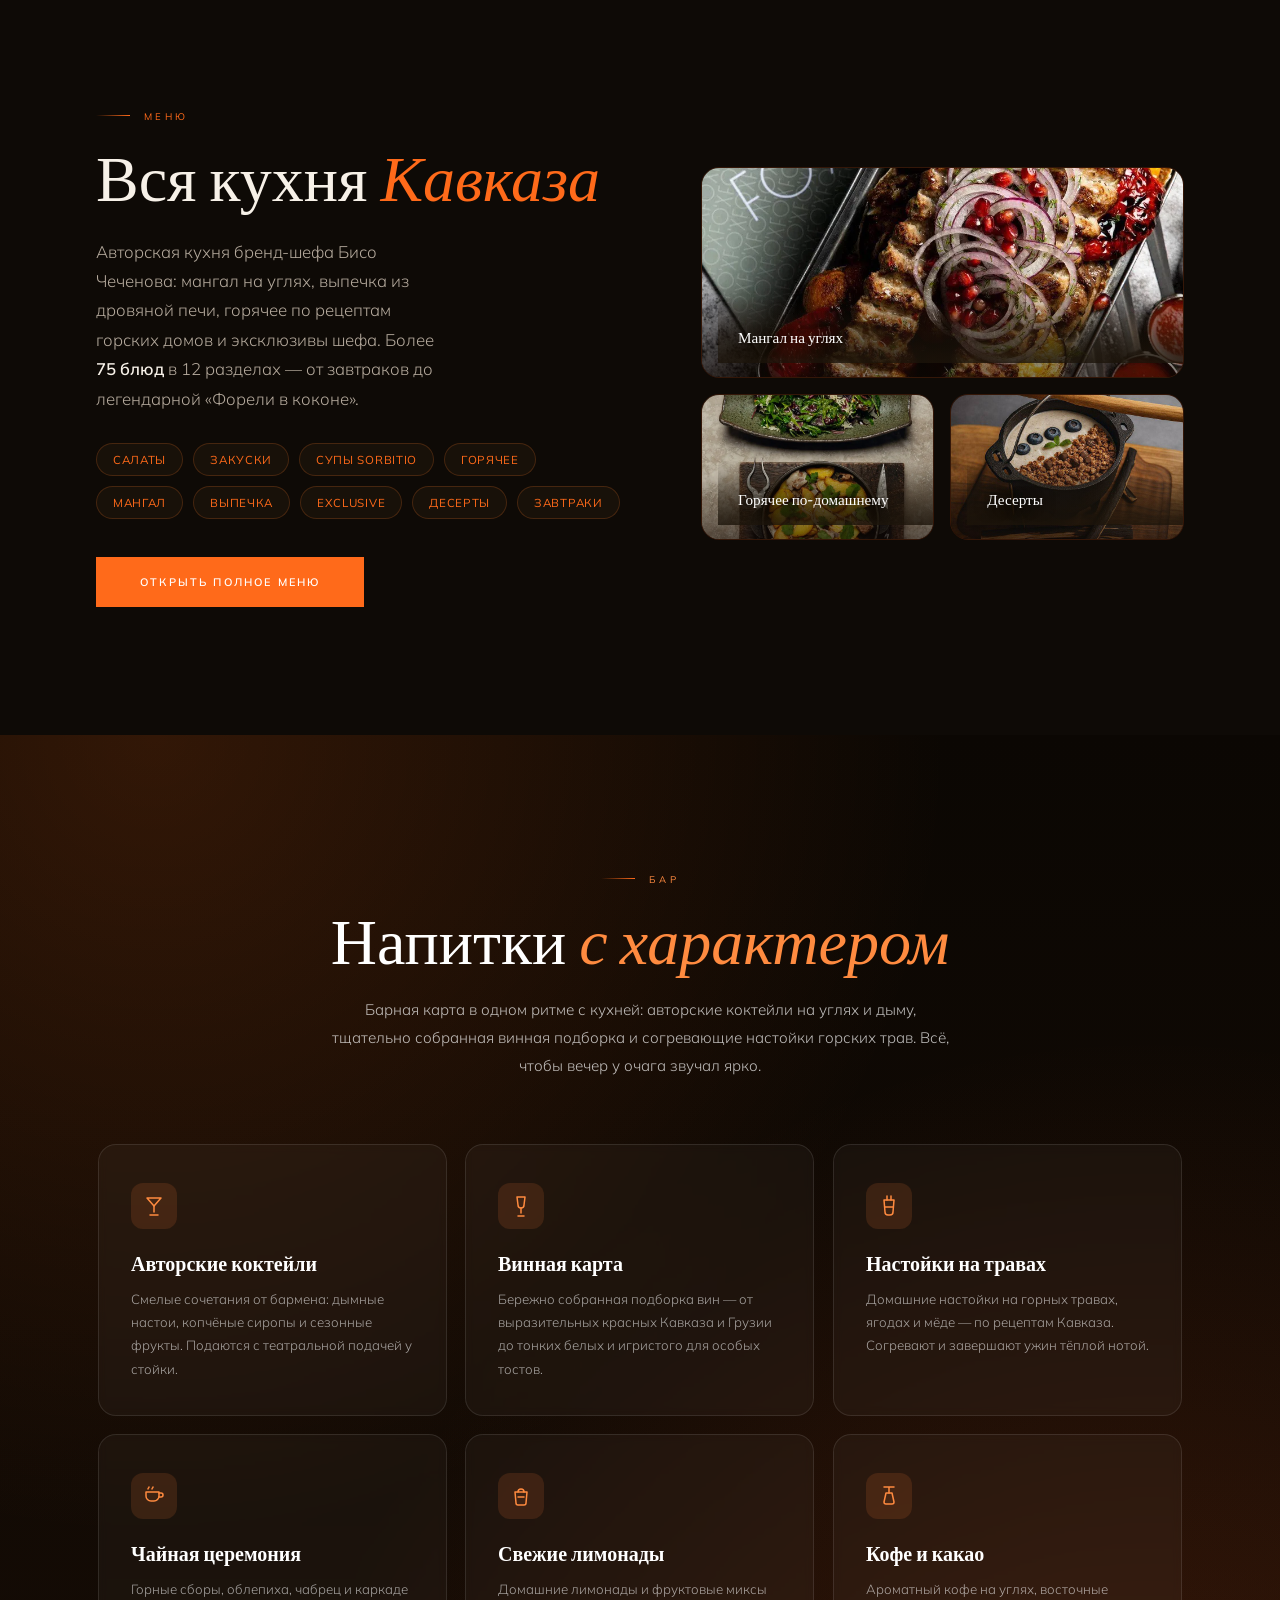
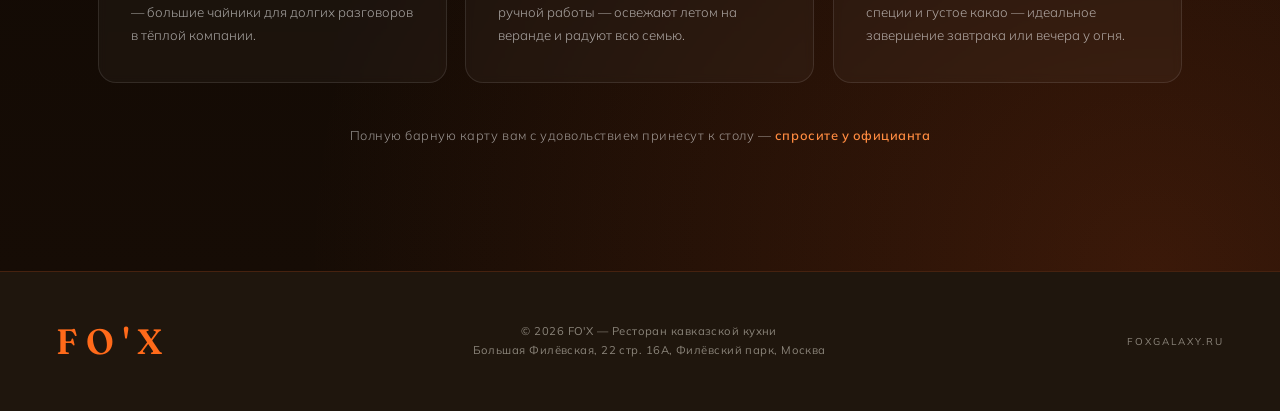
==== commit c7acc8ec: "remove scroll quickbar (шторка) Drop the auto-appearing top scroll bar entirely — markup, CSS and JS" ====
--- a/index.html
+++ b/index.html
@@ -27,15 +27,6 @@
 </nav>
 
 <!-- ═══ SCROLL QUICKBAR (шторка) ═══ -->
-<div class="scroll-quickbar" id="quickbar" aria-hidden="true">
-    <a href="#hero" class="quickbar-logo">FO'X</a>
-    <nav class="quickbar-links" aria-label="Быстрая навигация">
-        <a href="atmosfera.html">Атмосфера</a>
-        <a href="meropriyatiya.html">Банкеты</a>
-        <a href="#menu" data-menu-open>Меню</a>
-    </nav>
-</div>
-
 <!-- ═══ HERO ═══ -->
 <section id="hero">
     <div class="hero-media">
--- a/styles.css
+++ b/styles.css
@@ -112,81 +112,6 @@
             background: var(--gold);
             color: #fff;
             border-color: var(--gold);
-        }
-
-        /* ═══ SCROLL QUICKBAR (шторка) ═══ */
-        .scroll-quickbar {
-            position: fixed;
-            top: 0; left: 0; right: 0;
-            z-index: 1300;
-            display: flex;
-            align-items: center;
-            justify-content: center;
-            gap: 46px;
-            padding: 15px 32px;
-            background: rgba(12,8,5,0.94);
-            backdrop-filter: blur(16px);
-            -webkit-backdrop-filter: blur(16px);
-            border-bottom: 1px solid rgba(255,120,40,0.28);
-            box-shadow: 0 12px 40px rgba(0,0,0,0.45);
-            transform: translateY(-105%);
-            opacity: 0;
-            transition: transform 0.5s cubic-bezier(.33,1,.68,1), opacity 0.4s ease;
-            pointer-events: none;
-        }
-        .scroll-quickbar.show {
-            transform: translateY(0);
-            opacity: 1;
-            pointer-events: auto;
-        }
-        .quickbar-logo {
-            font-family: 'Fraunces', serif;
-            font-size: 1.3rem;
-            letter-spacing: 0.06em;
-            font-weight: 600;
-            text-decoration: none;
-            background: linear-gradient(120deg, var(--fire1), var(--fire2) 45%, var(--fire3));
-            -webkit-background-clip: text;
-            background-clip: text;
-            -webkit-text-fill-color: transparent;
-            color: var(--gold);
-        }
-        .quickbar-links {
-            display: flex;
-            gap: 30px;
-            align-items: center;
-        }
-        .quickbar-links a {
-            font-size: 0.7rem;
-            letter-spacing: 0.14em;
-            text-transform: uppercase;
-            color: rgba(246,241,230,0.82);
-            text-decoration: none;
-            position: relative;
-            padding: 4px 0;
-            transition: color 0.3s ease;
-            cursor: pointer;
-        }
-        .quickbar-links a::after {
-            content: '';
-            position: absolute;
-            left: 0; bottom: -2px;
-            width: 0; height: 1.5px;
-            background: linear-gradient(90deg, var(--fire2), var(--fire3));
-            transition: width 0.35s ease;
-        }
-        .quickbar-links a:hover { color: var(--gold-light); }
-        .quickbar-links a:hover::after { width: 100%; }
-        .quickbar-links a.active {
-            color: var(--gold);
-            font-weight: 700;
-        }
-        .quickbar-links a.active::after { width: 100%; }
-        @media (max-width: 560px) {
-            .scroll-quickbar { gap: 20px; padding: 12px 18px; }
-            .quickbar-logo { font-size: 1.1rem; }
-            .quickbar-links { gap: 18px; }
-            .quickbar-links a { font-size: 0.62rem; letter-spacing: 0.08em; }
         }
 
         /* ═══ HERO ═══ */
@@ -2287,7 +2212,13 @@
     display: flex;
     flex-direction: column;
     gap: 14px;
-    transition: opacity .3s ease, transform .3s ease;
+    transition: opacity .35s ease, transform .35s ease;
+}
+/* hidden until the user scrolls past the first screen */
+.float-contacts:not(.revealed) {
+    opacity: 0;
+    transform: translateY(20px) scale(.85);
+    pointer-events: none;
 }
 body.menu-open .float-contacts {
     opacity: 0;
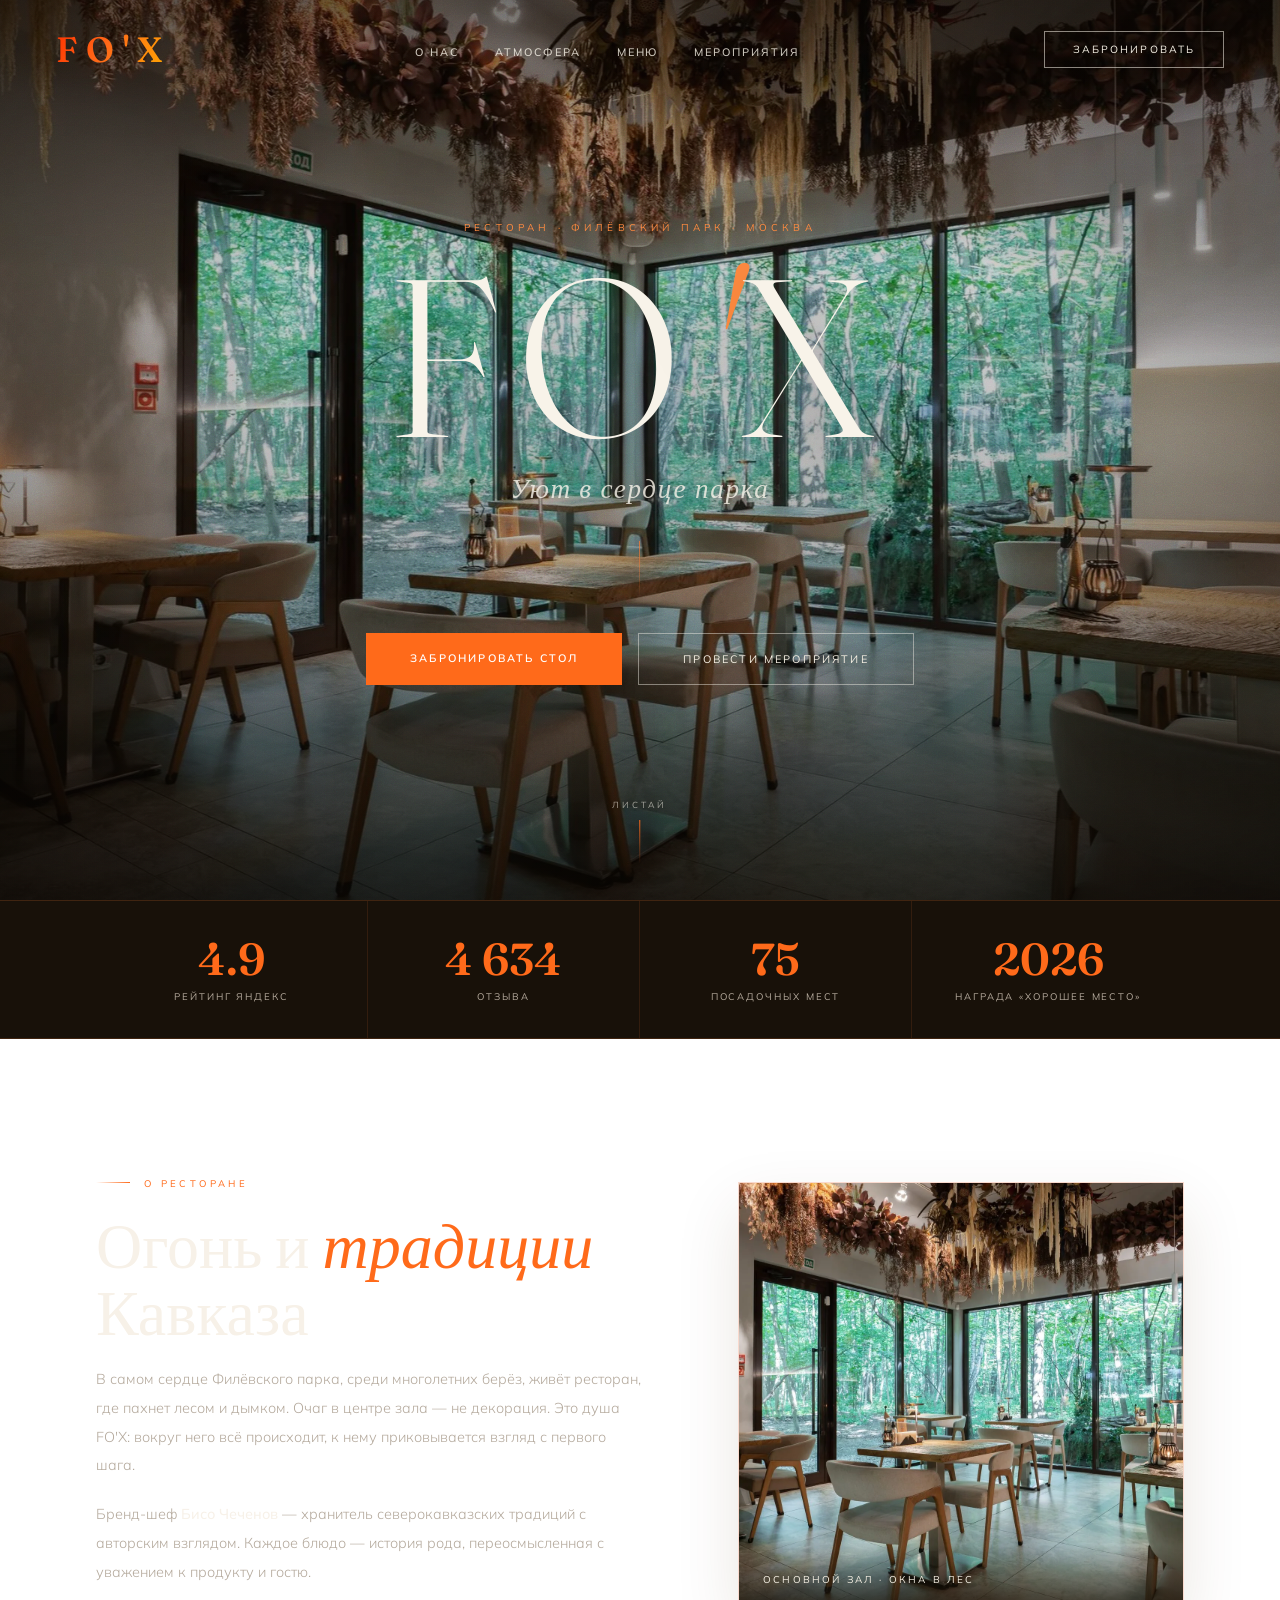
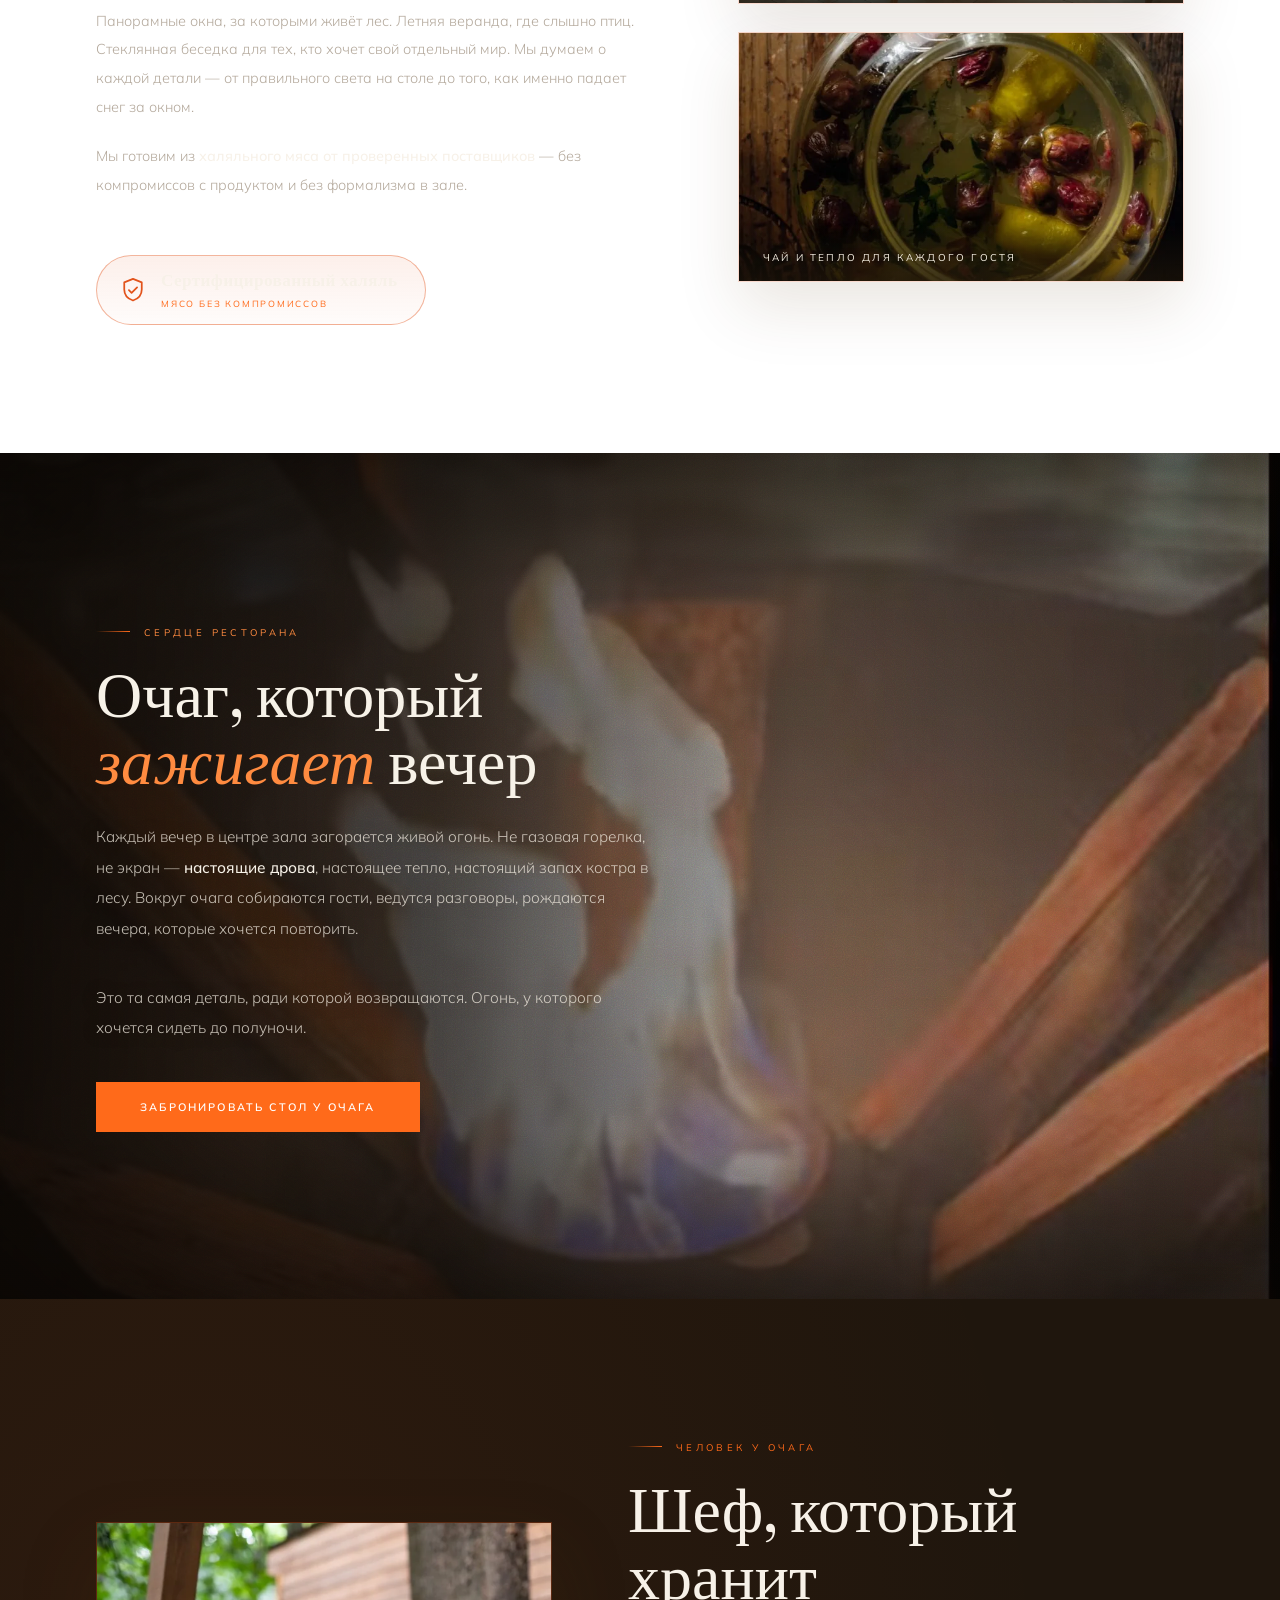
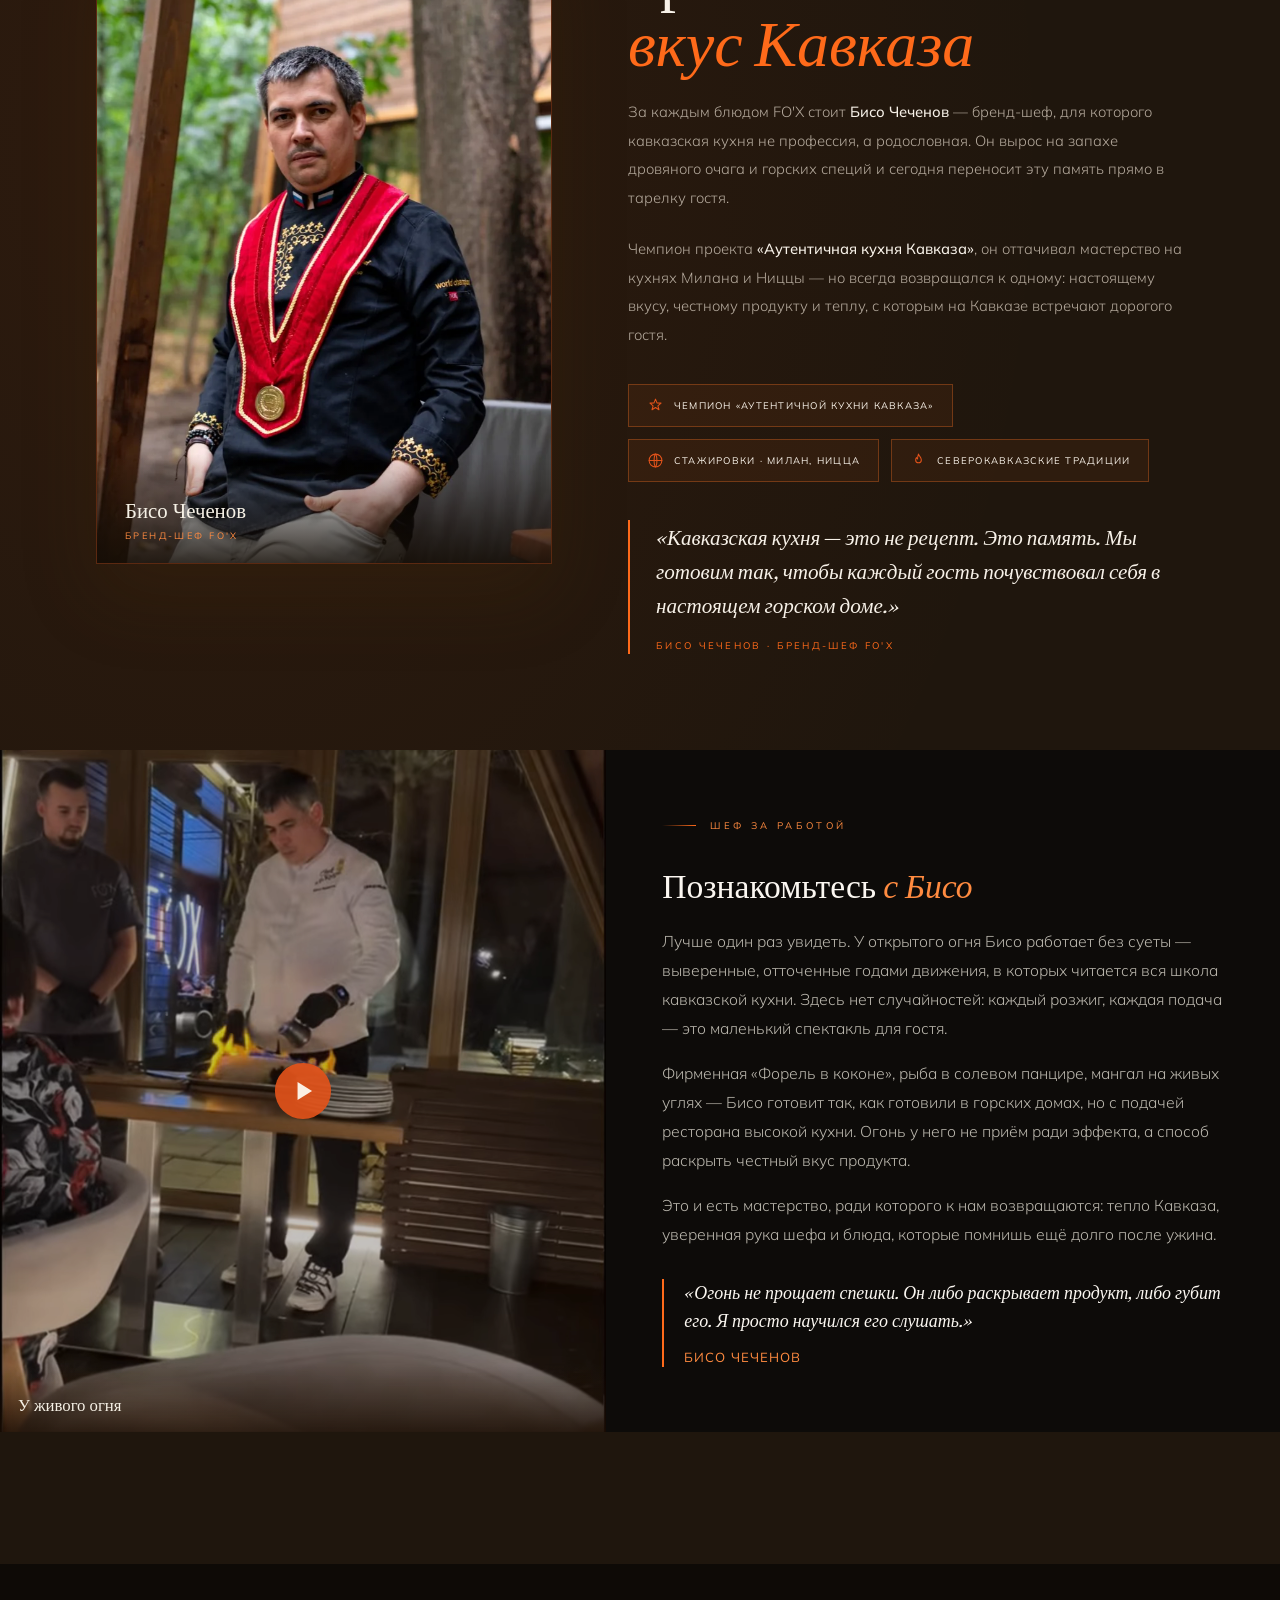
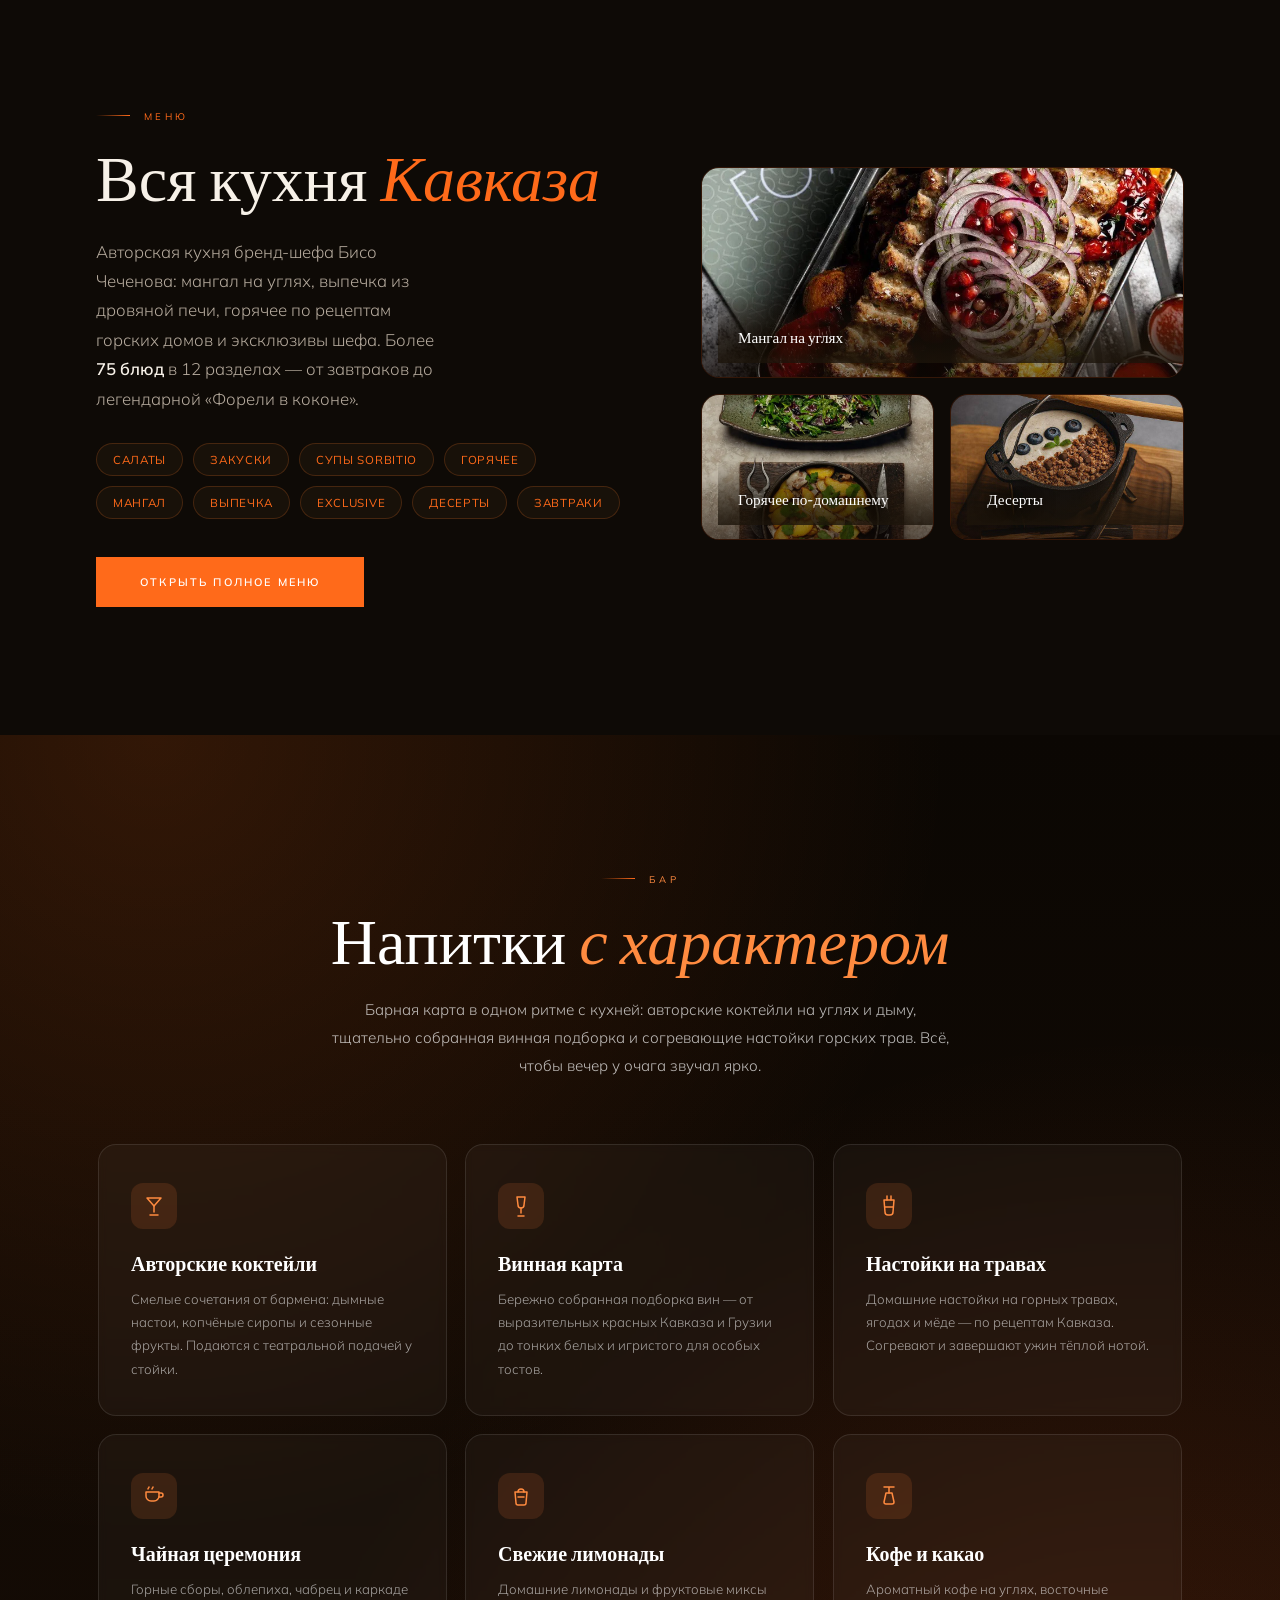
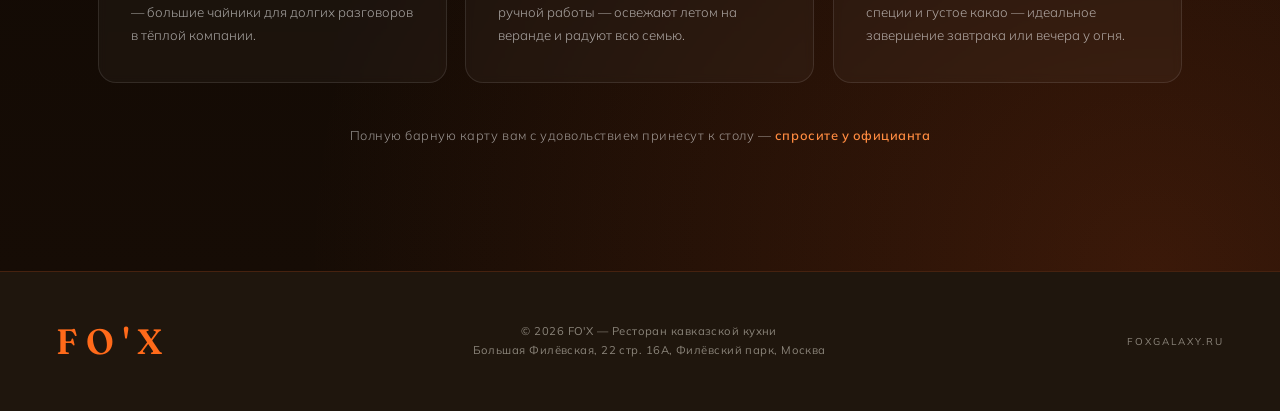
==== commit 6568b626: "feat: mobile burger menu for navigation Phones had no nav links and no menu button. Add a hamburger " ====
--- a/index.html
+++ b/index.html
@@ -22,9 +22,12 @@
         <li><a href="atmosfera.html">Атмосфера</a></li>
         <li><a href="#menu" data-menu-open>Меню</a></li>
         <li><a href="meropriyatiya.html">Мероприятия</a></li>
+        <li><a href="https://wa.me/79252464170?text=%D0%97%D0%B4%D1%80%D0%B0%D0%B2%D1%81%D1%82%D0%B2%D1%83%D0%B9%D1%82%D0%B5%21%20%D0%A5%D0%BE%D1%87%D1%83%20%D0%B7%D0%B0%D0%B1%D1%80%D0%BE%D0%BD%D0%B8%D1%80%D0%BE%D0%B2%D0%B0%D1%82%D1%8C%20%D1%81%D1%82%D0%BE%D0%BB%20%D0%B2%20FO%27X" class="nav-menu-cta" target="_blank" rel="noopener">Забронировать</a></li>
     </ul>
     <a href="https://wa.me/79252464170?text=%D0%97%D0%B4%D1%80%D0%B0%D0%B2%D1%81%D1%82%D0%B2%D1%83%D0%B9%D1%82%D0%B5%21%20%D0%A5%D0%BE%D1%87%D1%83%20%D0%B7%D0%B0%D0%B1%D1%80%D0%BE%D0%BD%D0%B8%D1%80%D0%BE%D0%B2%D0%B0%D1%82%D1%8C%20%D1%81%D1%82%D0%BE%D0%BB%20%D0%B2%20FO%27X" class="nav-cta" target="_blank" rel="noopener">Забронировать</a>
+    <button class="nav-burger" id="navBurger" aria-label="Открыть меню" aria-expanded="false"><span></span><span></span><span></span></button>
 </nav>
+<div class="nav-backdrop" id="navBackdrop"></div>
 
 <!-- ═══ SCROLL QUICKBAR (шторка) ═══ -->
 <!-- ═══ HERO ═══ -->
--- a/styles.css
+++ b/styles.css
@@ -67,6 +67,8 @@
             gap: 36px;
             list-style: none;
         }
+        /* booking link inside menu is mobile-only (desktop has the button) */
+        .nav-links li:last-child { display: none; }
 
         .nav-links a {
             color: rgba(246,241,230,0.82);
@@ -113,6 +115,44 @@
             color: #fff;
             border-color: var(--gold);
         }
+
+        /* ═══ MOBILE NAV (burger) ═══ */
+        .nav-burger {
+            display: none;
+            flex-direction: column;
+            justify-content: center;
+            gap: 5px;
+            width: 44px;
+            height: 44px;
+            padding: 0;
+            margin-left: 14px;
+            background: transparent;
+            border: none;
+            cursor: pointer;
+            z-index: 120;
+        }
+        .nav-burger span {
+            display: block;
+            width: 26px;
+            height: 2px;
+            margin: 0 auto;
+            background: var(--gold);
+            border-radius: 2px;
+            transition: transform 0.35s ease, opacity 0.25s ease;
+        }
+        .nav-burger.open span:nth-child(1) { transform: translateY(7px) rotate(45deg); }
+        .nav-burger.open span:nth-child(2) { opacity: 0; }
+        .nav-burger.open span:nth-child(3) { transform: translateY(-7px) rotate(-45deg); }
+        .nav-backdrop {
+            position: fixed;
+            inset: 0;
+            z-index: 80;
+            background: rgba(0,0,0,0.55);
+            opacity: 0;
+            pointer-events: none;
+            transition: opacity 0.4s ease;
+        }
+        .nav-backdrop.open { opacity: 1; pointer-events: auto; }
 
         /* ═══ HERO ═══ */
         #hero {
@@ -1624,7 +1664,47 @@
         @media (max-width: 960px) {
             nav { padding: 20px 24px; }
             nav.scrolled { padding: 14px 24px; }
-            .nav-links { display: none; }
+            .nav-burger { display: flex; }
+            .nav-cta { display: none; }
+            .nav-links {
+                display: flex;
+                position: fixed;
+                top: 0; right: 0;
+                height: 100vh;
+                width: min(80vw, 330px);
+                flex-direction: column;
+                justify-content: center;
+                align-items: flex-start;
+                gap: 30px;
+                padding: 90px 40px 40px;
+                background: rgba(12,8,5,0.98);
+                backdrop-filter: blur(20px);
+                -webkit-backdrop-filter: blur(20px);
+                border-left: 1px solid rgba(226,83,27,0.22);
+                box-shadow: -20px 0 60px rgba(0,0,0,0.5);
+                transform: translateX(105%);
+                transition: transform 0.45s cubic-bezier(.33,1,.68,1);
+                z-index: 90;
+            }
+            .nav-links.open { transform: translateX(0); }
+            .nav-links a {
+                font-size: 1.05rem;
+                letter-spacing: 0.14em;
+                color: var(--cream) !important;
+            }
+            .nav-links a:hover { color: var(--gold-light) !important; }
+            .nav-links li:last-child {
+                display: block;
+                margin-top: 14px;
+            }
+            .nav-links .nav-menu-cta {
+                display: inline-block;
+                border: 1px solid var(--gold);
+                color: var(--gold) !important;
+                padding: 13px 30px;
+                font-size: 0.7rem;
+                letter-spacing: 0.2em;
+            }
             .section { padding: 80px 24px; }
             .features-inner { padding: 0 24px; }
             .events-inner { padding: 0 24px; }
@@ -2220,7 +2300,8 @@
     transform: translateY(20px) scale(.85);
     pointer-events: none;
 }
-body.menu-open .float-contacts {
+body.menu-open .float-contacts,
+body.nav-open .float-contacts {
     opacity: 0;
     transform: translateY(16px) scale(.9);
     pointer-events: none;
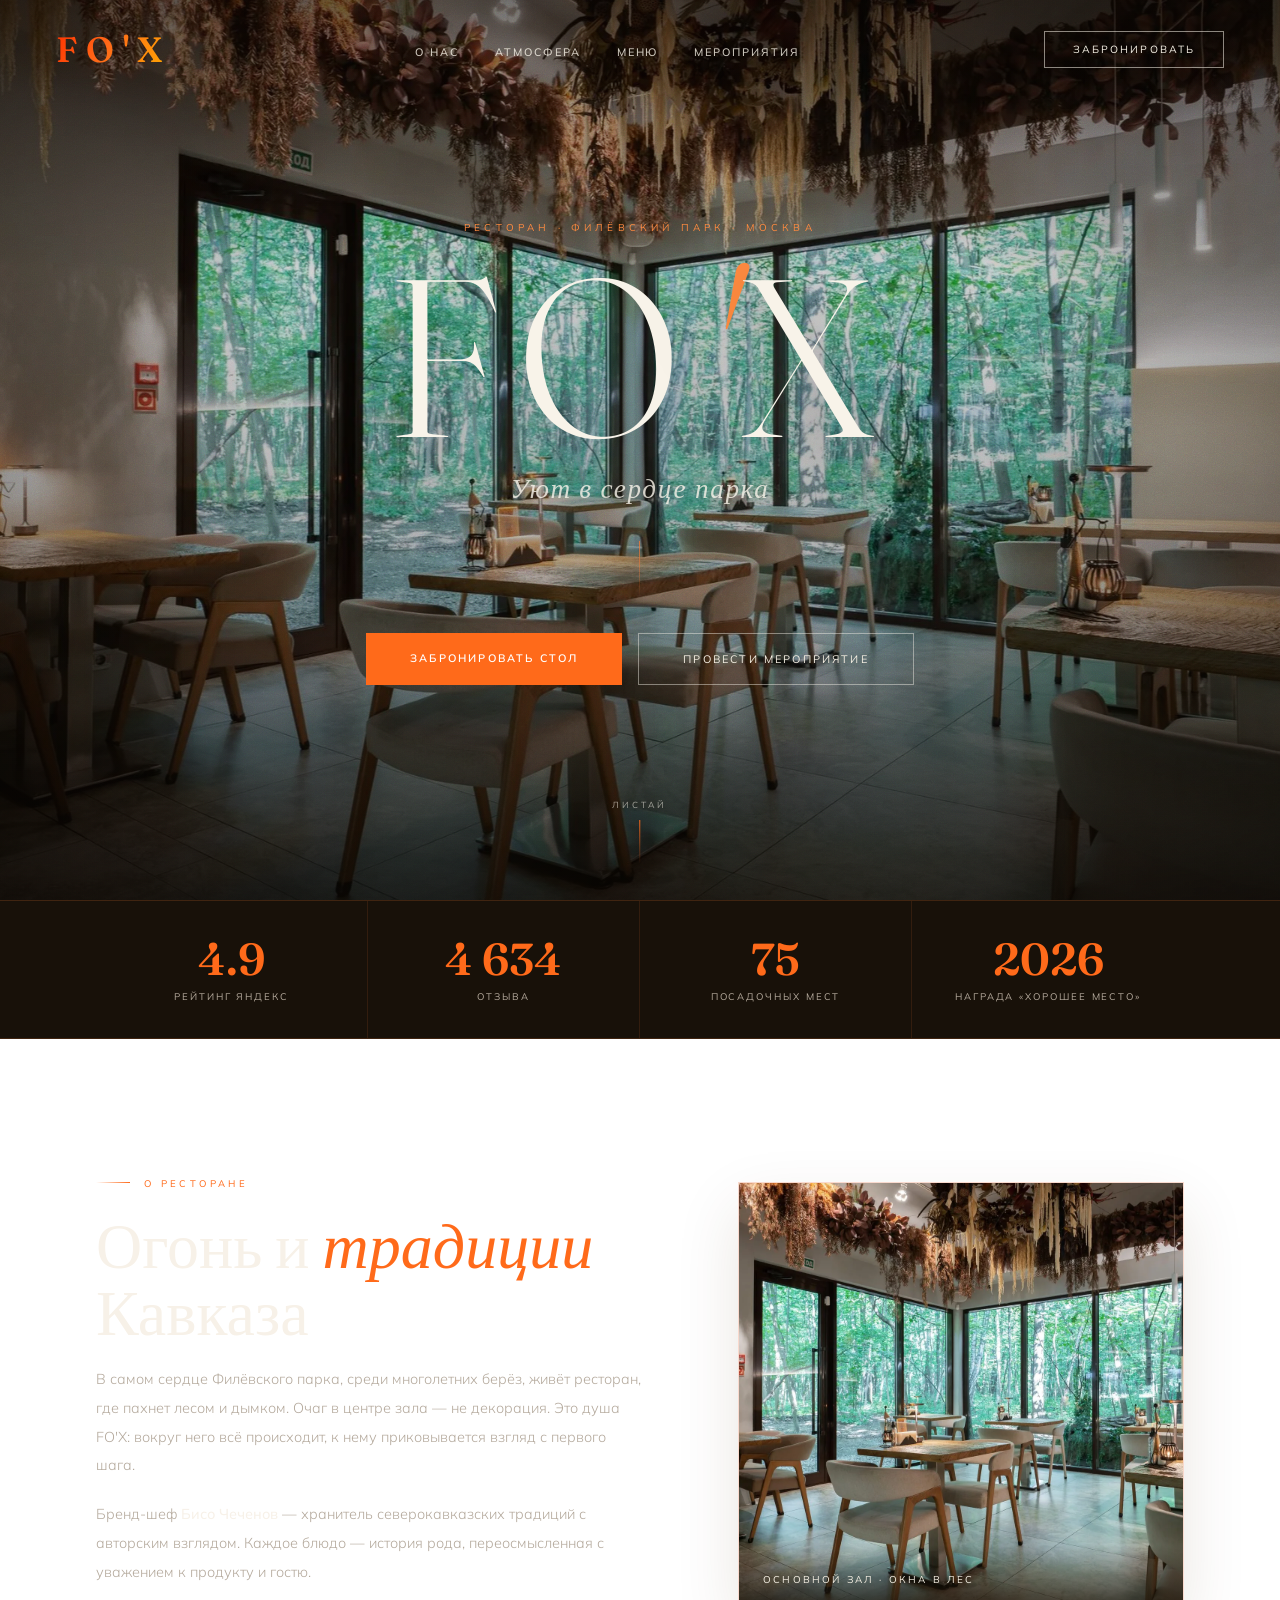
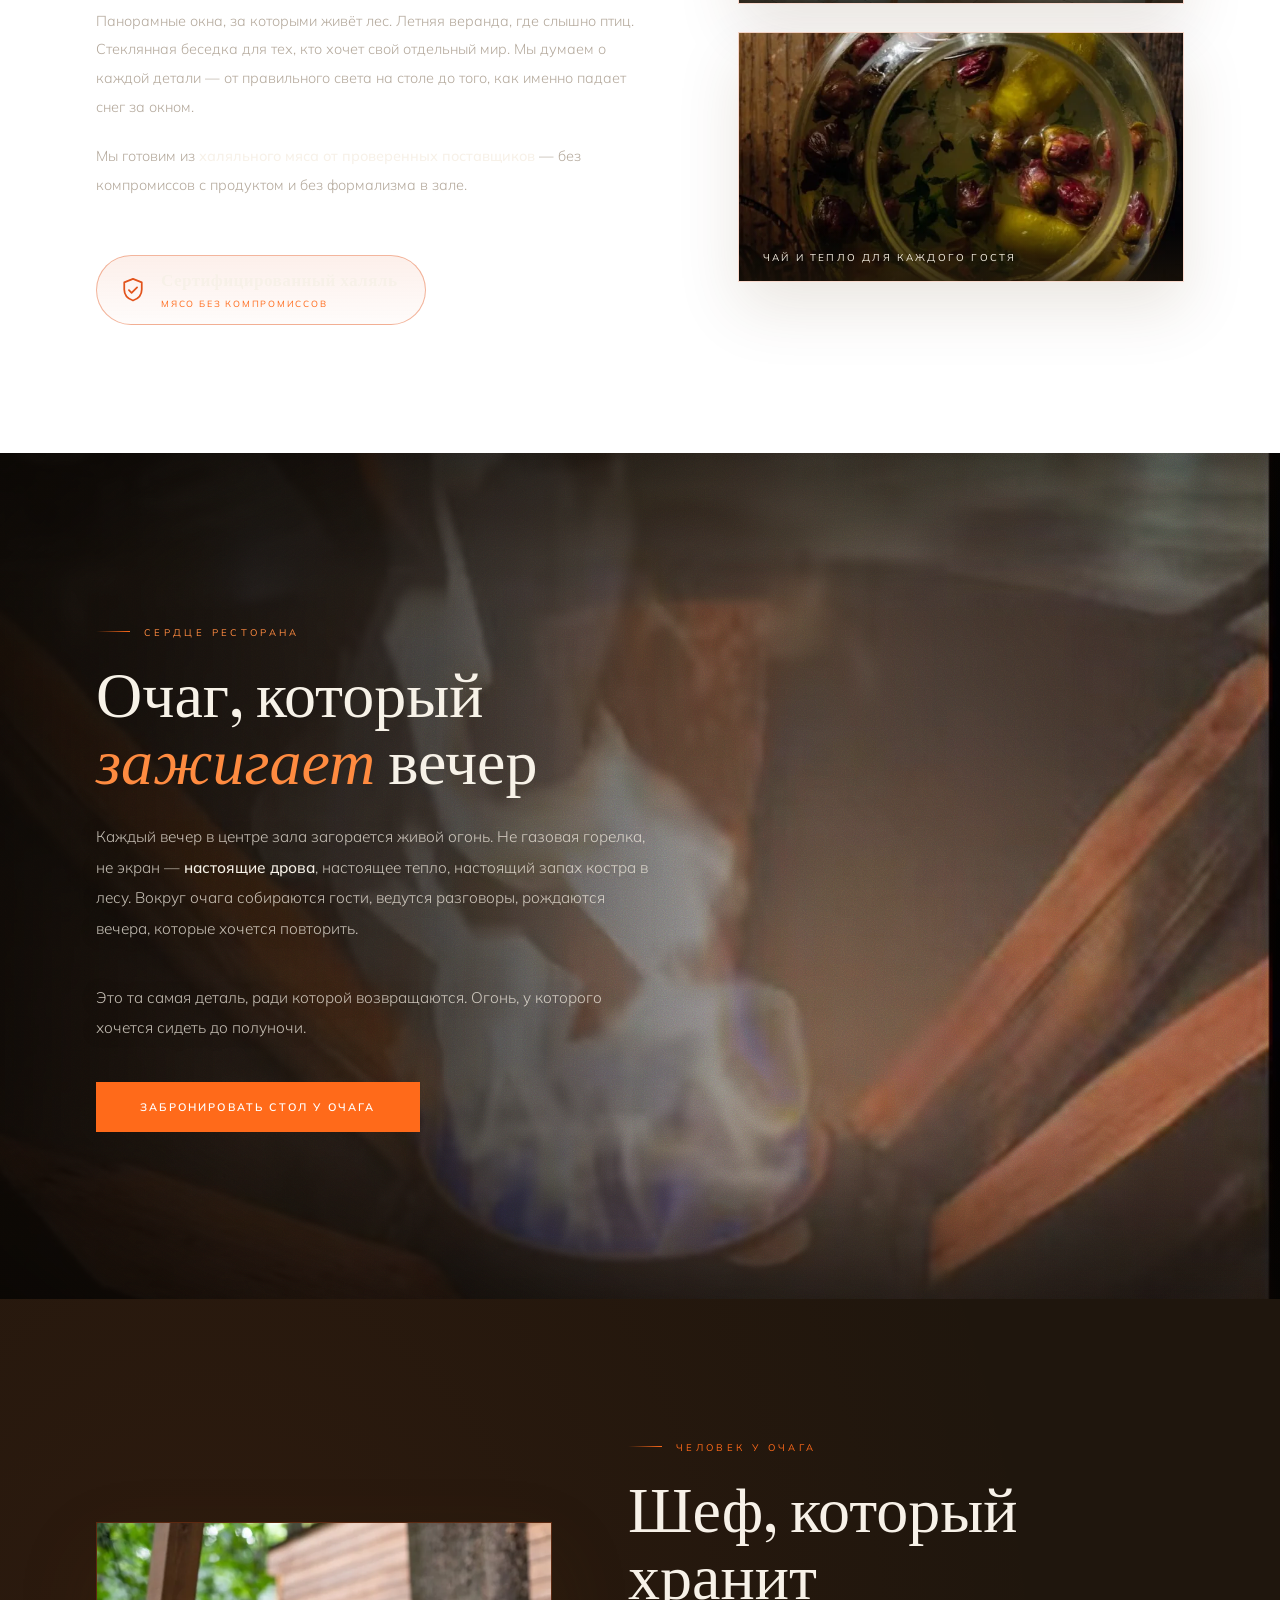
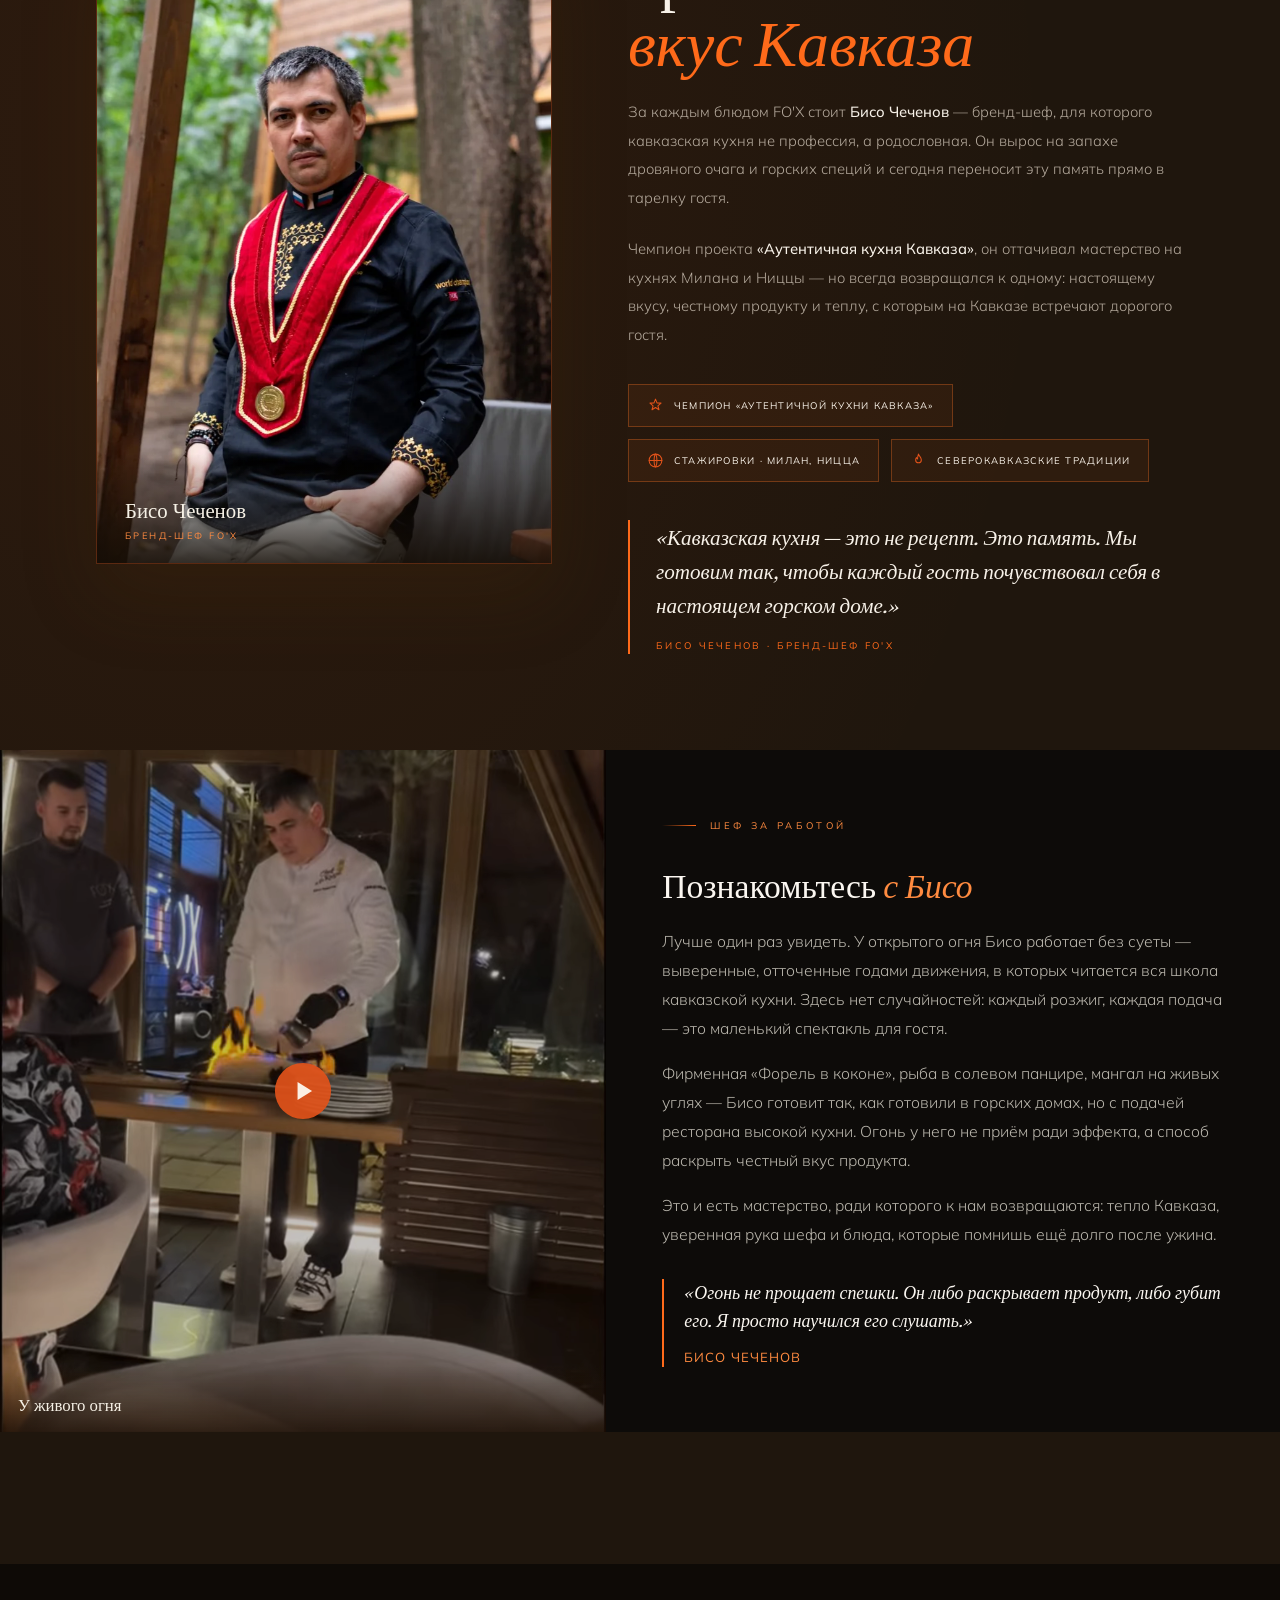
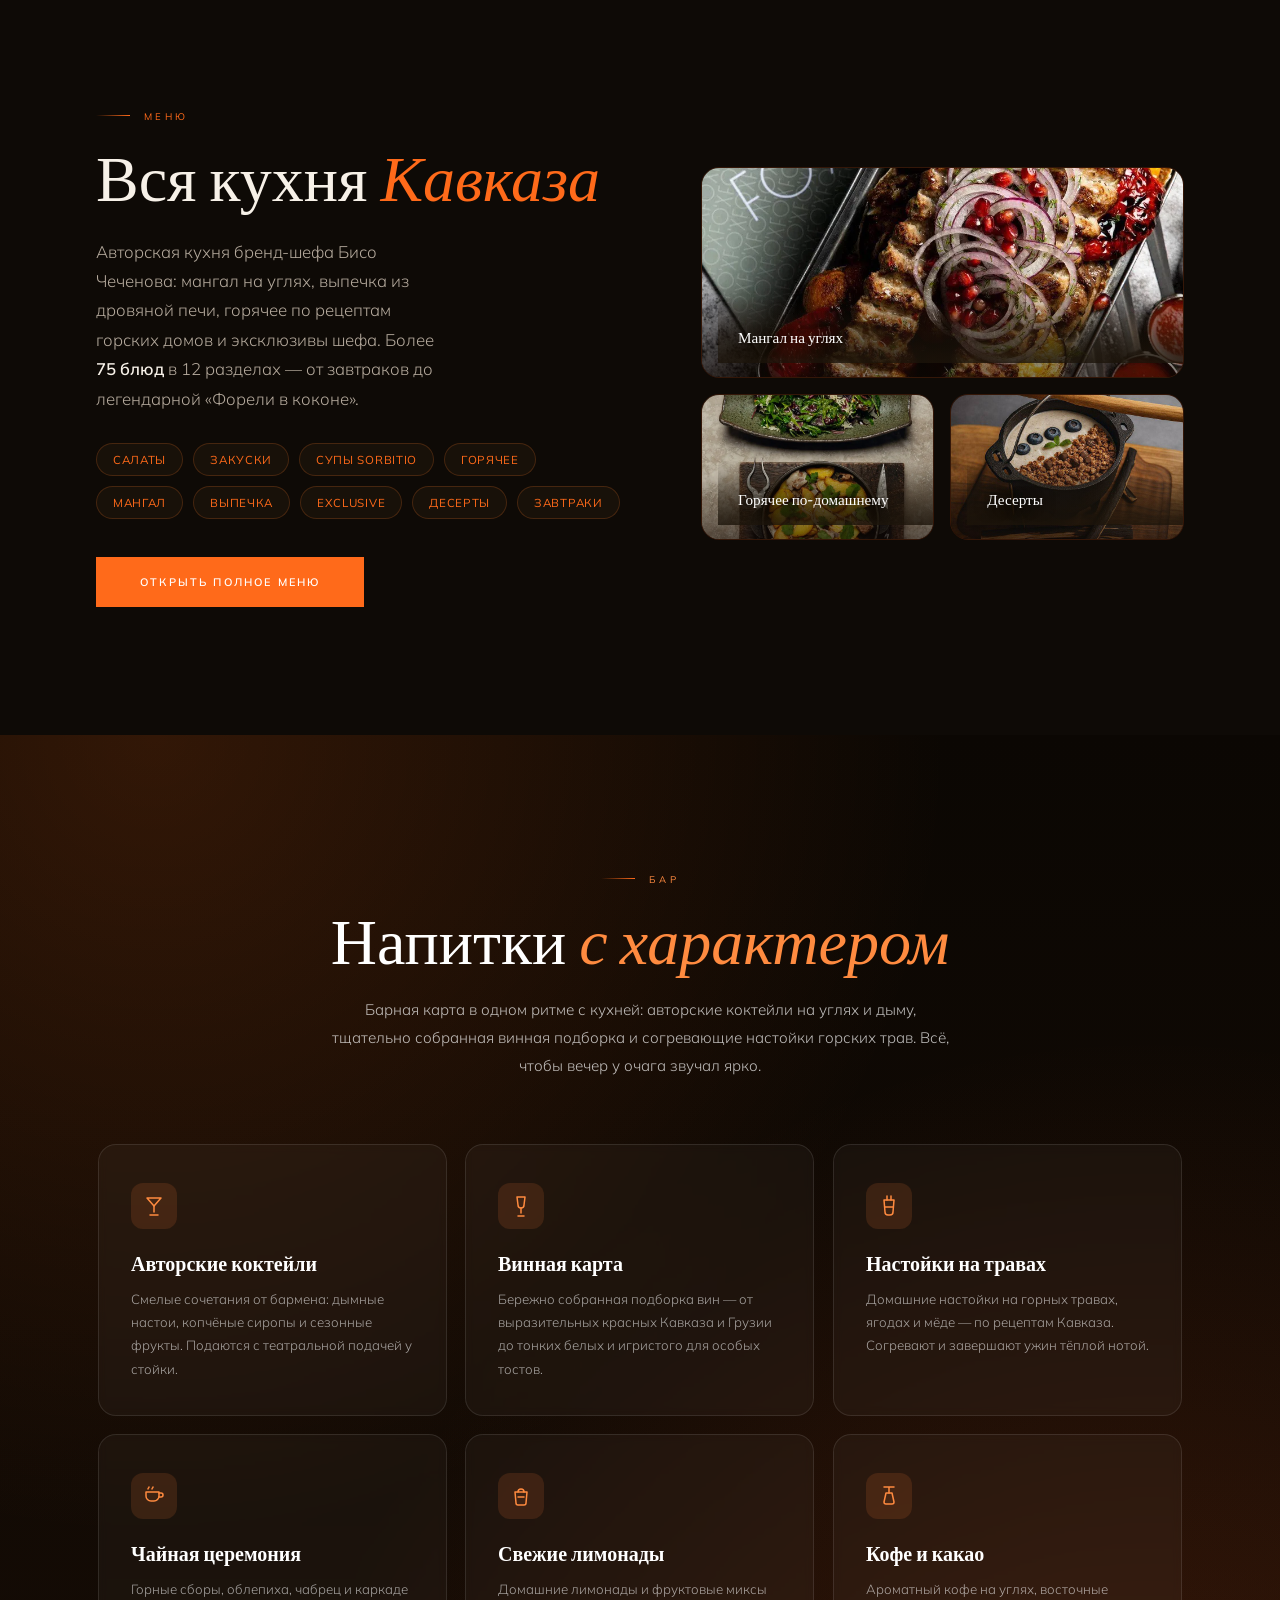
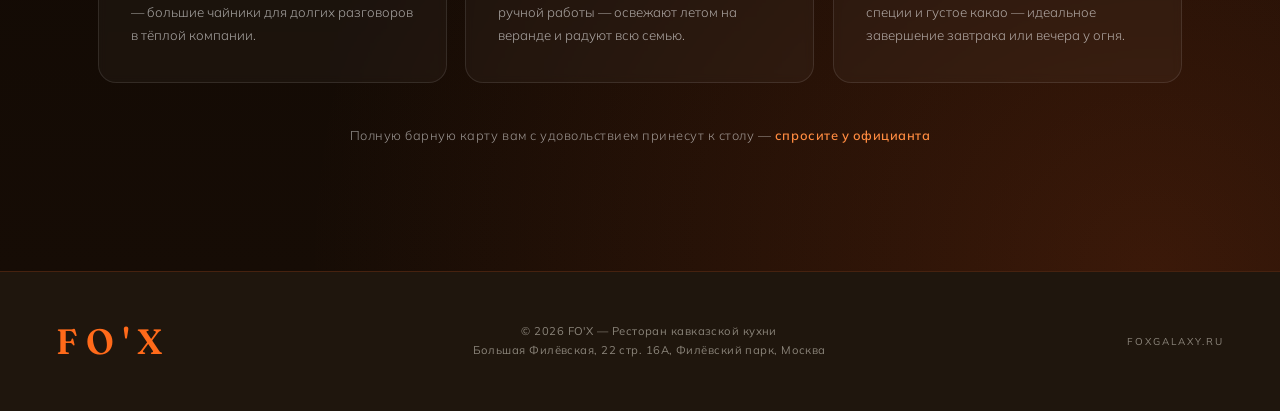
==== commit 85361799: "feat: back-to-top button on all pages Add a fixed bottom-left "Наверх" button that fades in after 60" ====
--- a/index.html
+++ b/index.html
@@ -273,6 +273,11 @@
 <!-- Toast -->
 <div class="toast" id="toast"></div>
 
+<!-- Back to top -->
+<button class="to-top" id="toTop" aria-label="Наверх">
+    <svg viewBox="0 0 24 24" width="22" height="22" aria-hidden="true"><path fill="none" stroke="currentColor" stroke-width="2.2" stroke-linecap="round" stroke-linejoin="round" d="M12 19V5M5 12l7-7 7 7"/></svg>
+</button>
+
 <!-- Floating contacts -->
 <div class="float-contacts">
     <a href="https://t.me/+79252464170" class="float-btn float-btn--tg" data-tip="Мы в Telegram" target="_blank" rel="noopener" aria-label="Написать в Telegram">
--- a/styles.css
+++ b/styles.css
@@ -2380,3 +2380,47 @@
 @media (prefers-reduced-motion: reduce) {
     .float-btn--wa, .float-btn--tg { animation: waIn .4s both; }
 }
+
+/* ── Back-to-top button ── */
+.to-top {
+    position: fixed;
+    left: 22px;
+    bottom: 22px;
+    z-index: 1200;
+    width: 50px;
+    height: 50px;
+    display: flex;
+    align-items: center;
+    justify-content: center;
+    border-radius: 50%;
+    background: rgba(20, 14, 9, 0.82);
+    border: 1px solid rgba(226, 83, 27, 0.5);
+    color: var(--gold);
+    backdrop-filter: blur(10px);
+    -webkit-backdrop-filter: blur(10px);
+    box-shadow: 0 8px 24px rgba(0, 0, 0, .35);
+    cursor: pointer;
+    opacity: 0;
+    transform: translateY(16px) scale(.85);
+    pointer-events: none;
+    transition: opacity .3s ease, transform .3s ease, background .3s ease, color .3s ease;
+}
+.to-top svg { display: block; }
+.to-top.show {
+    opacity: 1;
+    transform: none;
+    pointer-events: auto;
+}
+.to-top:hover {
+    background: var(--gold);
+    color: #fff;
+    border-color: var(--gold);
+}
+body.menu-open .to-top,
+body.nav-open .to-top {
+    opacity: 0;
+    pointer-events: none;
+}
+@media (max-width: 640px) {
+    .to-top { left: 16px; bottom: 16px; width: 46px; height: 46px; }
+}
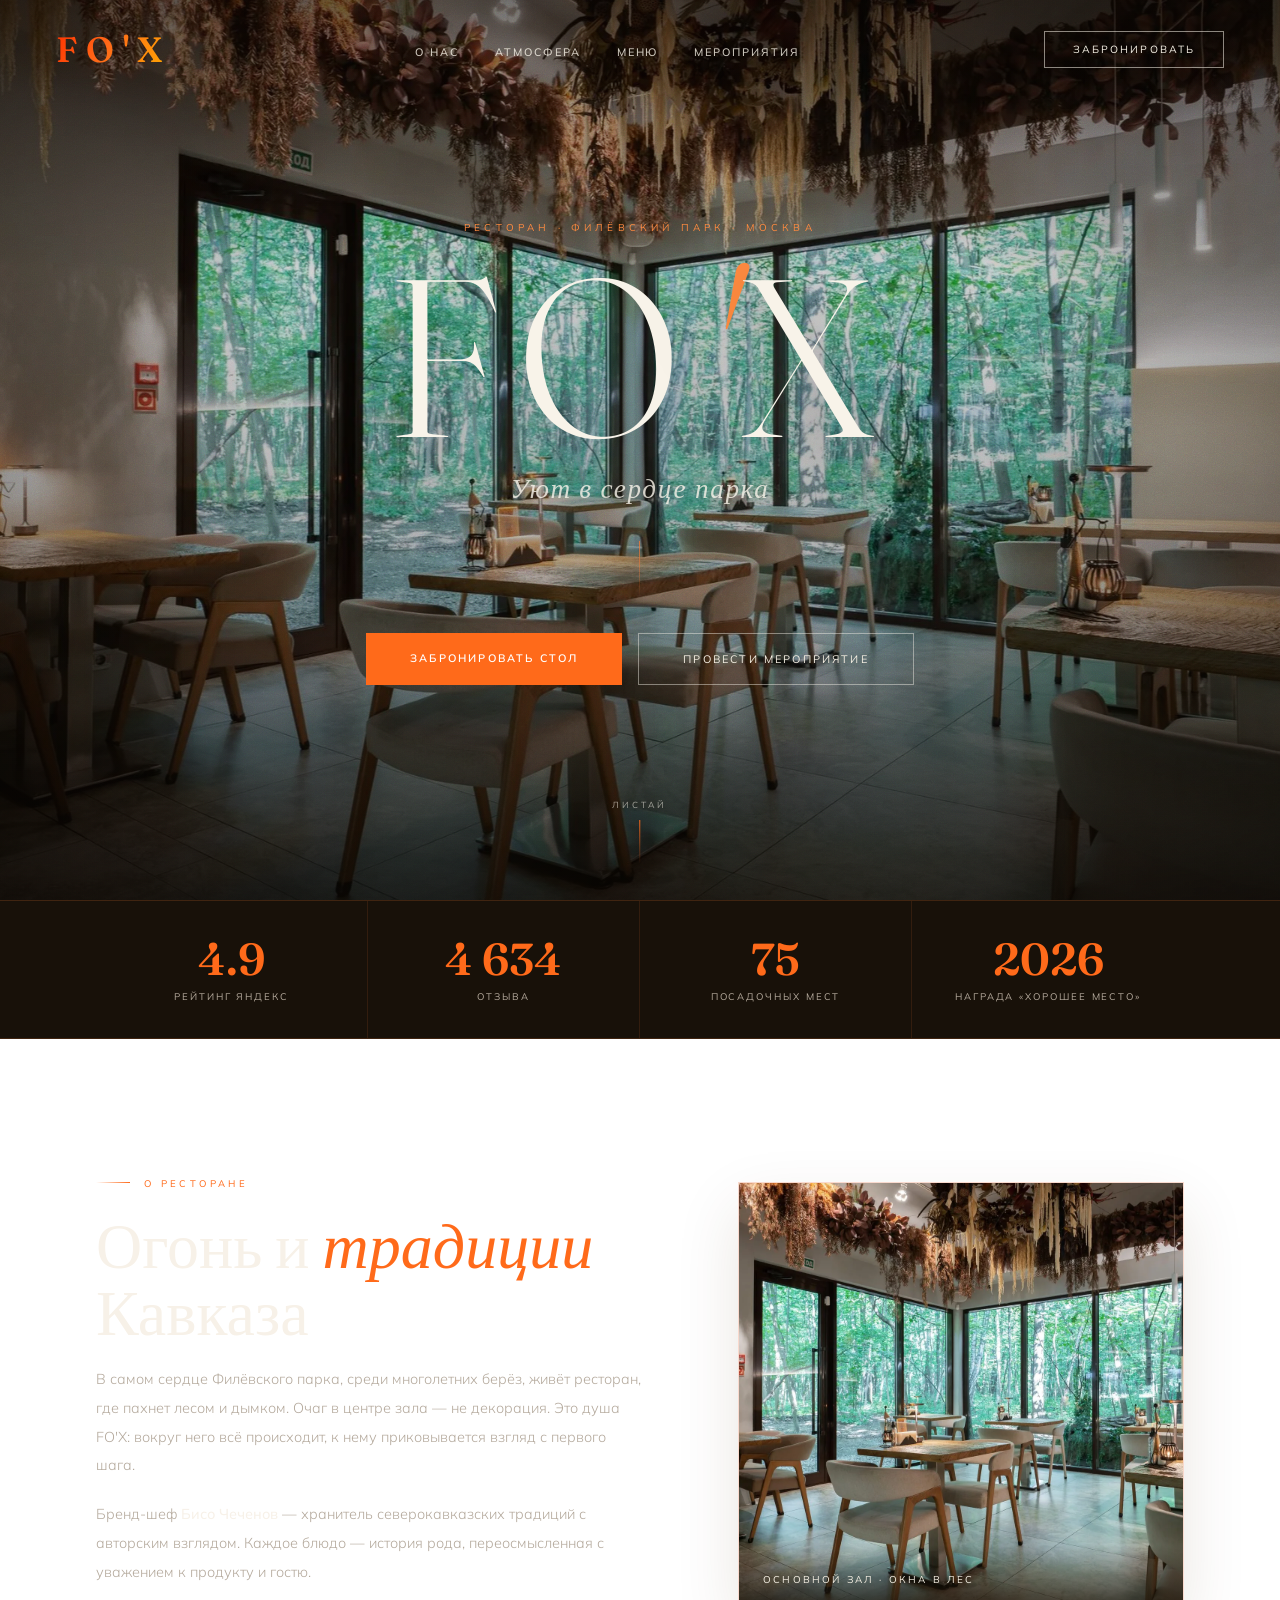
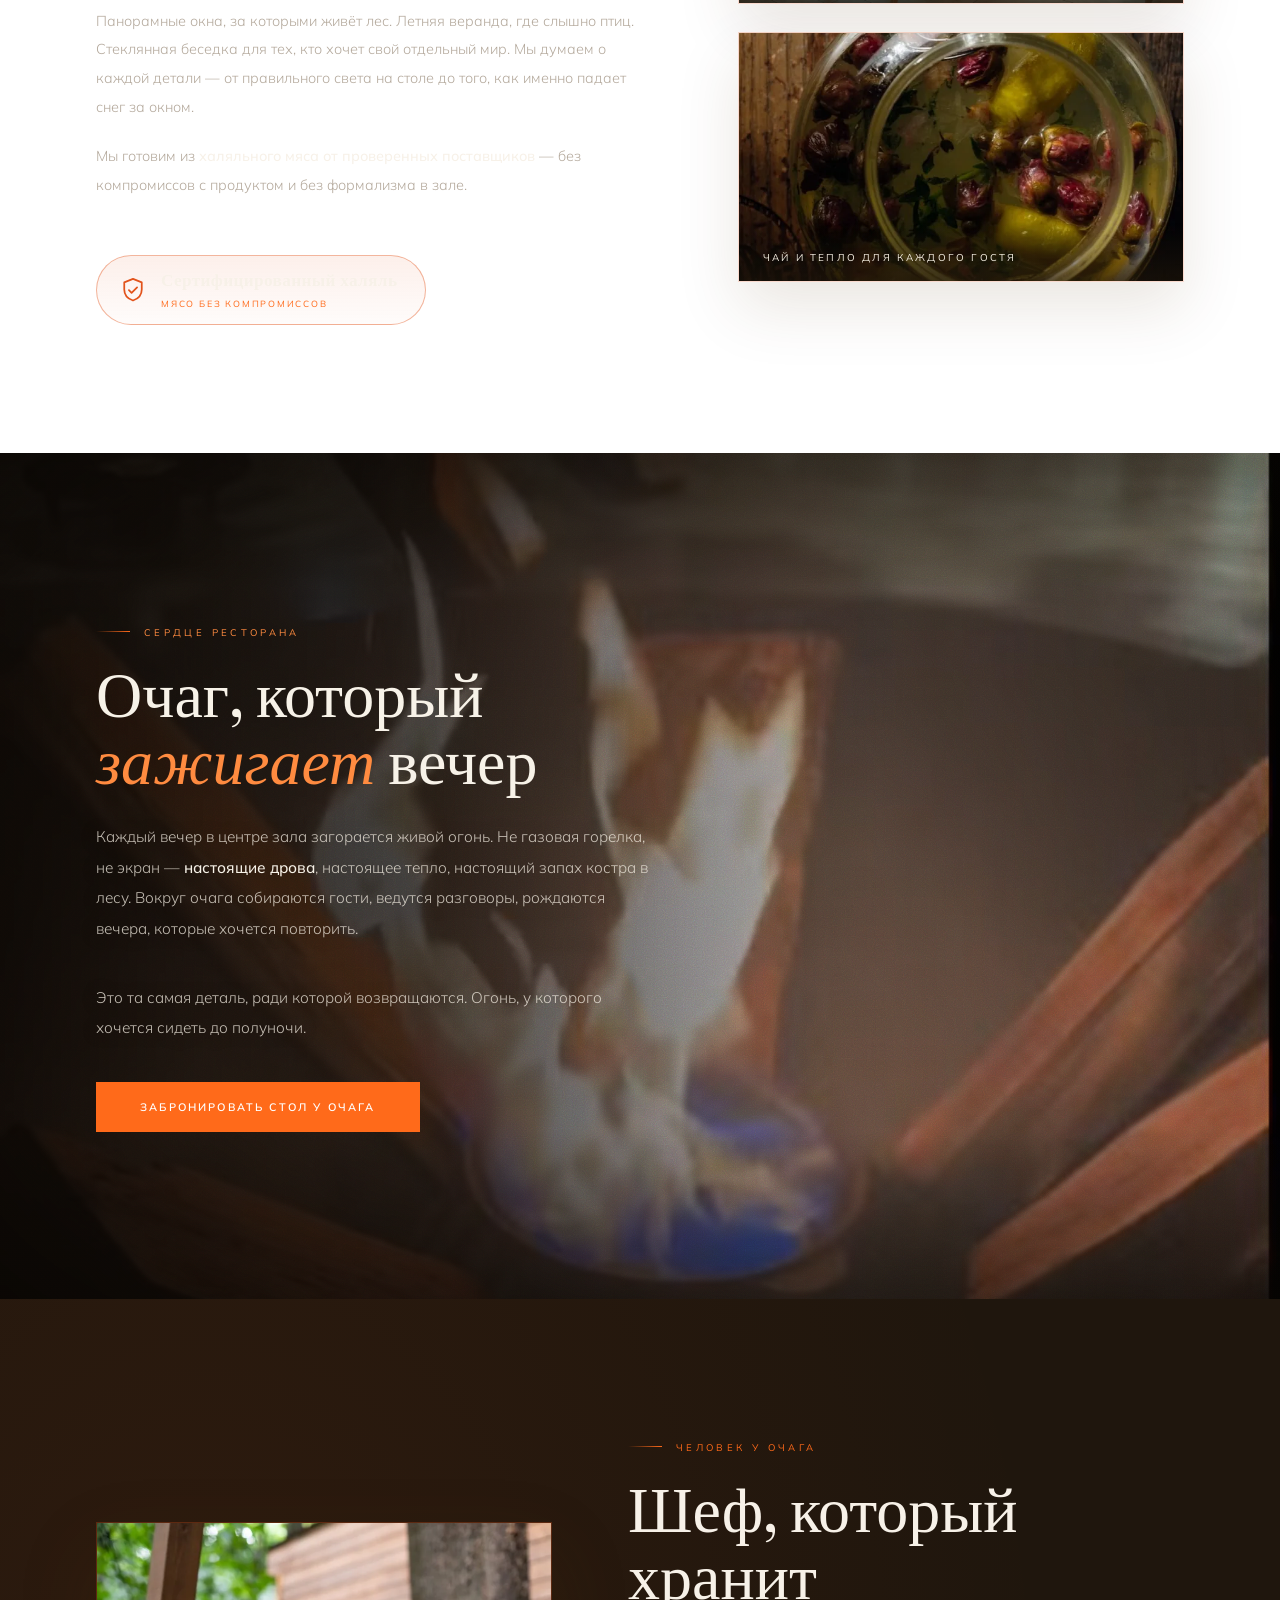
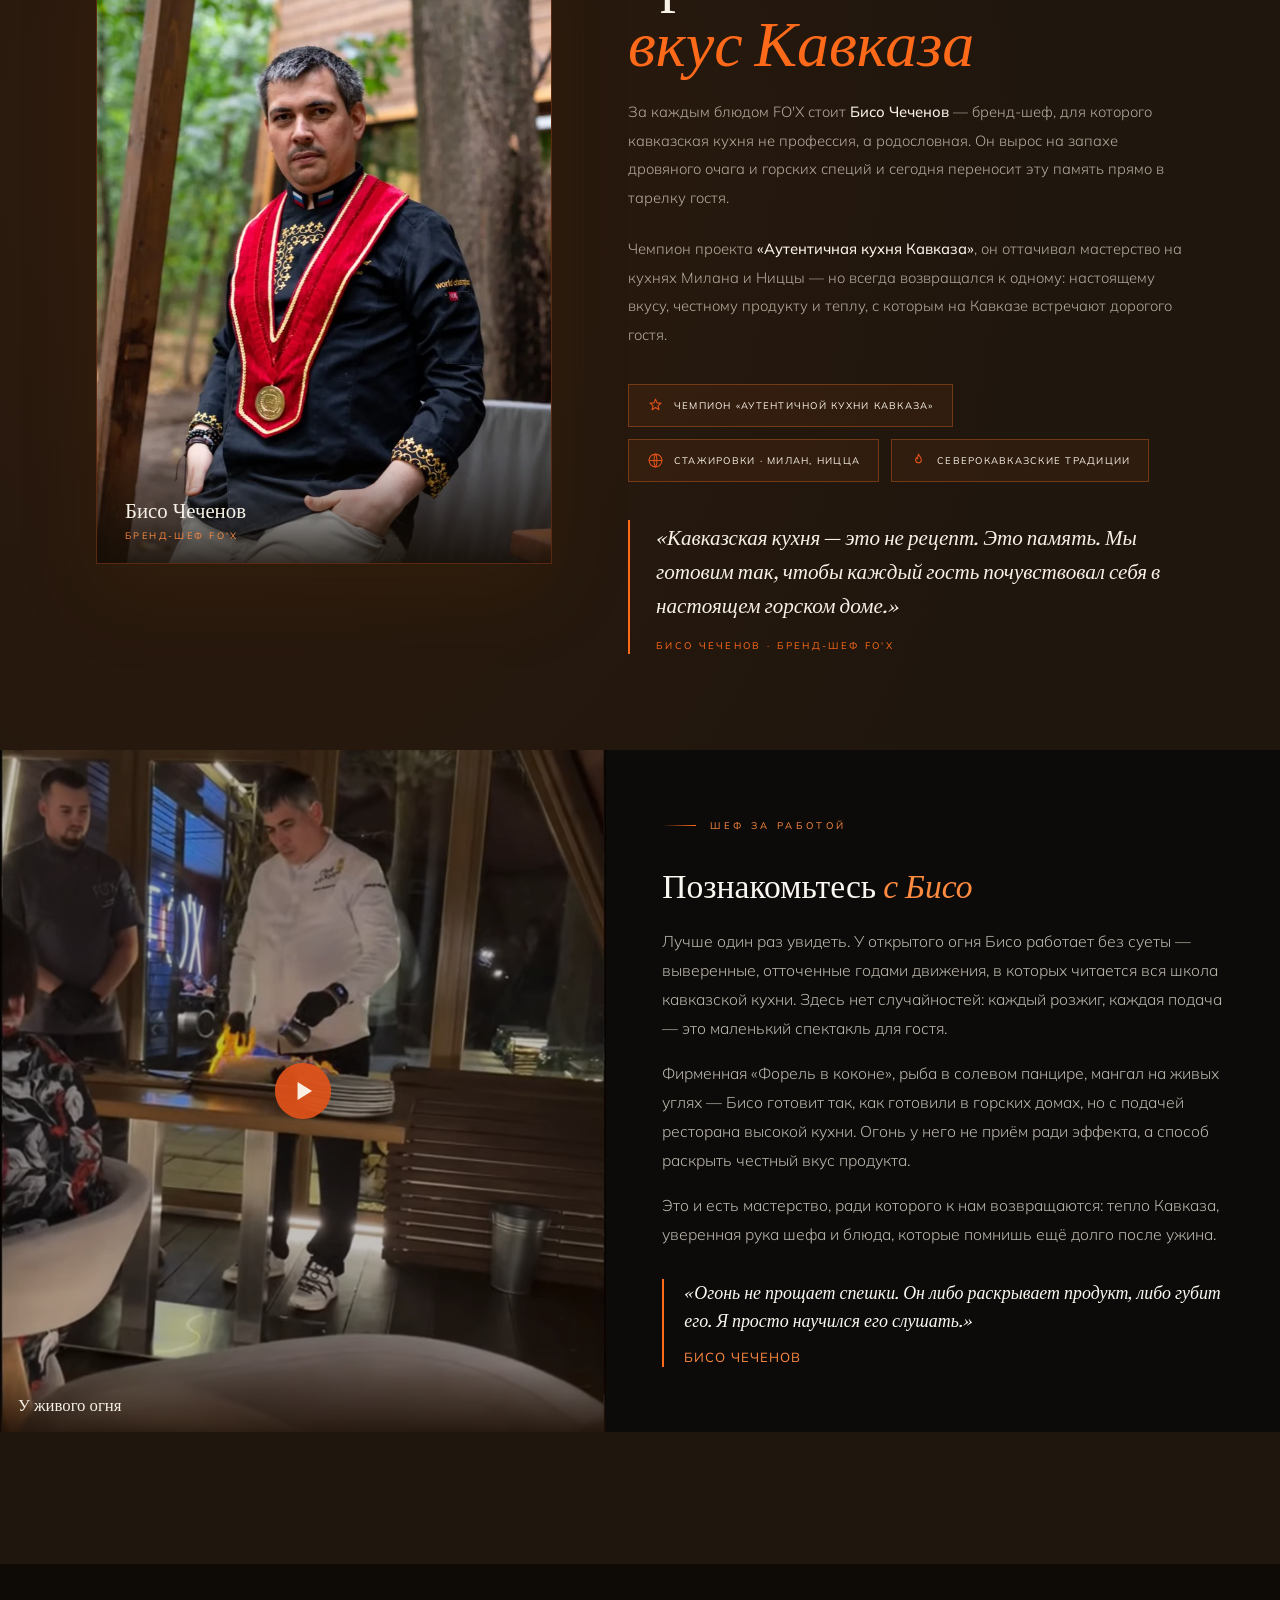
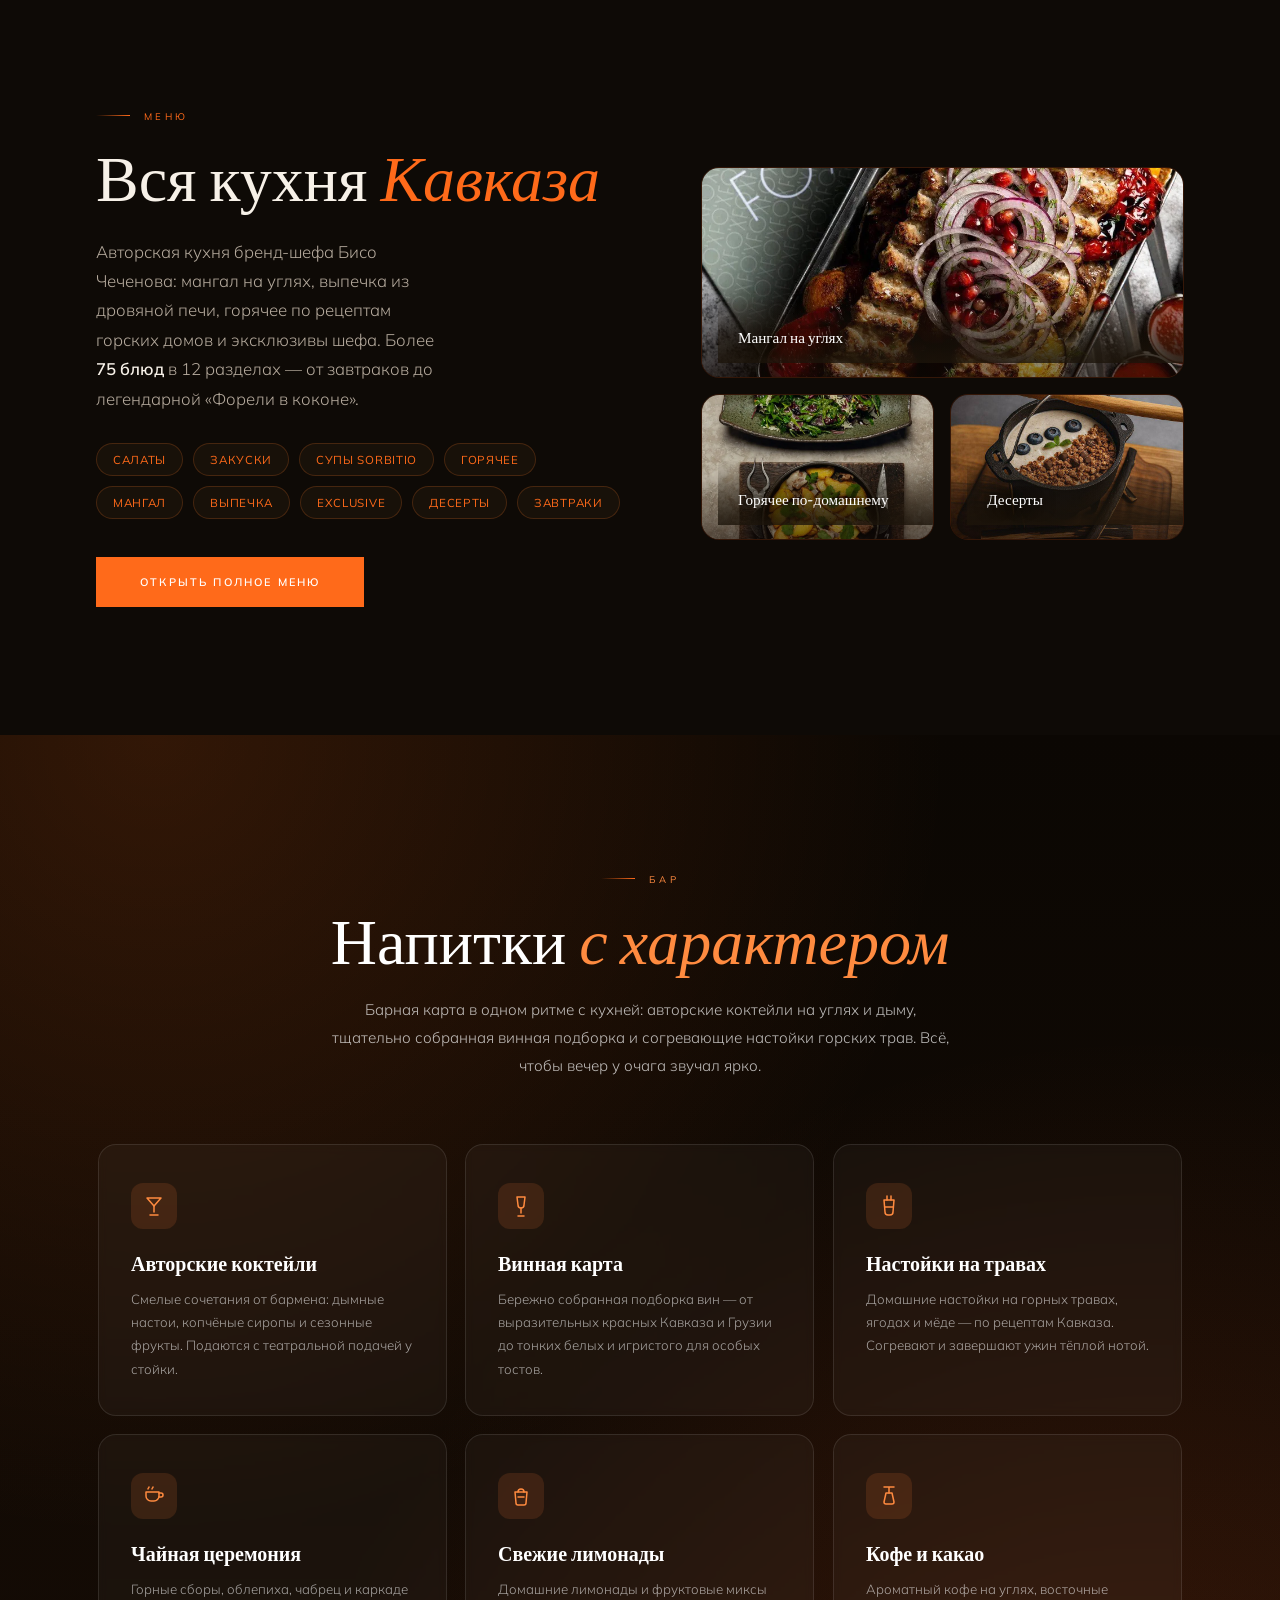
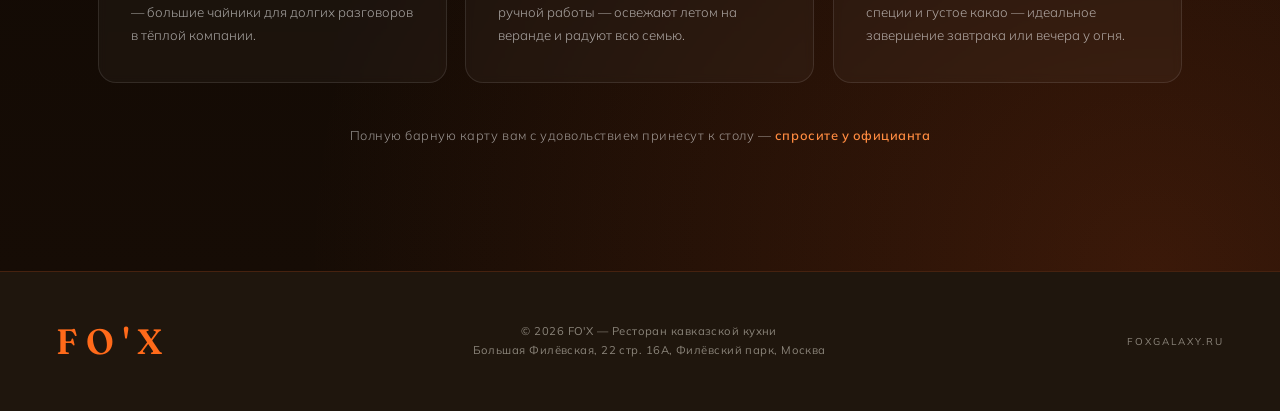
==== commit 27efb080: "fix: link 'Провести мероприятие' to events page + add photo lightbox Co-Authored-By: Claude Opus 4.7" ====
--- a/index.html
+++ b/index.html
@@ -44,7 +44,7 @@
         <div class="hero-line"></div>
         <div class="hero-actions">
             <a href="https://wa.me/79252464170?text=%D0%97%D0%B4%D1%80%D0%B0%D0%B2%D1%81%D1%82%D0%B2%D1%83%D0%B9%D1%82%D0%B5%21%20%D0%A5%D0%BE%D1%87%D1%83%20%D0%B7%D0%B0%D0%B1%D1%80%D0%BE%D0%BD%D0%B8%D1%80%D0%BE%D0%B2%D0%B0%D1%82%D1%8C%20%D1%81%D1%82%D0%BE%D0%BB%20%D0%B2%20FO%27X" class="btn-primary" target="_blank" rel="noopener">Забронировать стол</a>
-            <a href="#events" class="btn-ghost">Провести мероприятие</a>
+            <a href="meropriyatiya.html" class="btn-ghost">Провести мероприятие</a>
         </div>
     </div>
     <div class="hero-scroll">
--- a/styles.css
+++ b/styles.css
@@ -2424,3 +2424,64 @@
 @media (max-width: 640px) {
     .to-top { left: 16px; bottom: 16px; width: 46px; height: 46px; }
 }
+
+/* ── Lightbox (кликабельные фото) ── */
+picture img,
+.menu-card__img img,
+.venue-card__gallery img {
+    cursor: zoom-in;
+}
+.flip-card picture img,
+.hero-media img,
+.celebration__bg img,
+nav picture img {
+    cursor: inherit;
+}
+.lightbox {
+    position: fixed;
+    inset: 0;
+    z-index: 4000;
+    display: flex;
+    align-items: center;
+    justify-content: center;
+    padding: 28px;
+    background: rgba(6, 4, 2, 0.92);
+    backdrop-filter: blur(8px);
+    -webkit-backdrop-filter: blur(8px);
+    opacity: 0;
+    pointer-events: none;
+    transition: opacity .3s ease;
+}
+.lightbox.open {
+    opacity: 1;
+    pointer-events: auto;
+}
+.lightbox img {
+    max-width: 100%;
+    max-height: 100%;
+    object-fit: contain;
+    border-radius: 8px;
+    box-shadow: 0 30px 80px rgba(0, 0, 0, .6);
+    transform: scale(.96);
+    transition: transform .3s cubic-bezier(.22, 1, .36, 1);
+}
+.lightbox.open img { transform: scale(1); }
+.lightbox__close {
+    position: absolute;
+    top: 18px;
+    right: 18px;
+    width: 46px;
+    height: 46px;
+    display: flex;
+    align-items: center;
+    justify-content: center;
+    border-radius: 50%;
+    background: rgba(20, 14, 9, 0.7);
+    border: 1px solid rgba(246, 241, 230, 0.3);
+    color: var(--cream);
+    font-size: 1.5rem;
+    line-height: 1;
+    cursor: pointer;
+    transition: background .25s ease, color .25s ease;
+}
+.lightbox__close:hover { background: var(--gold); color: #fff; border-color: var(--gold); }
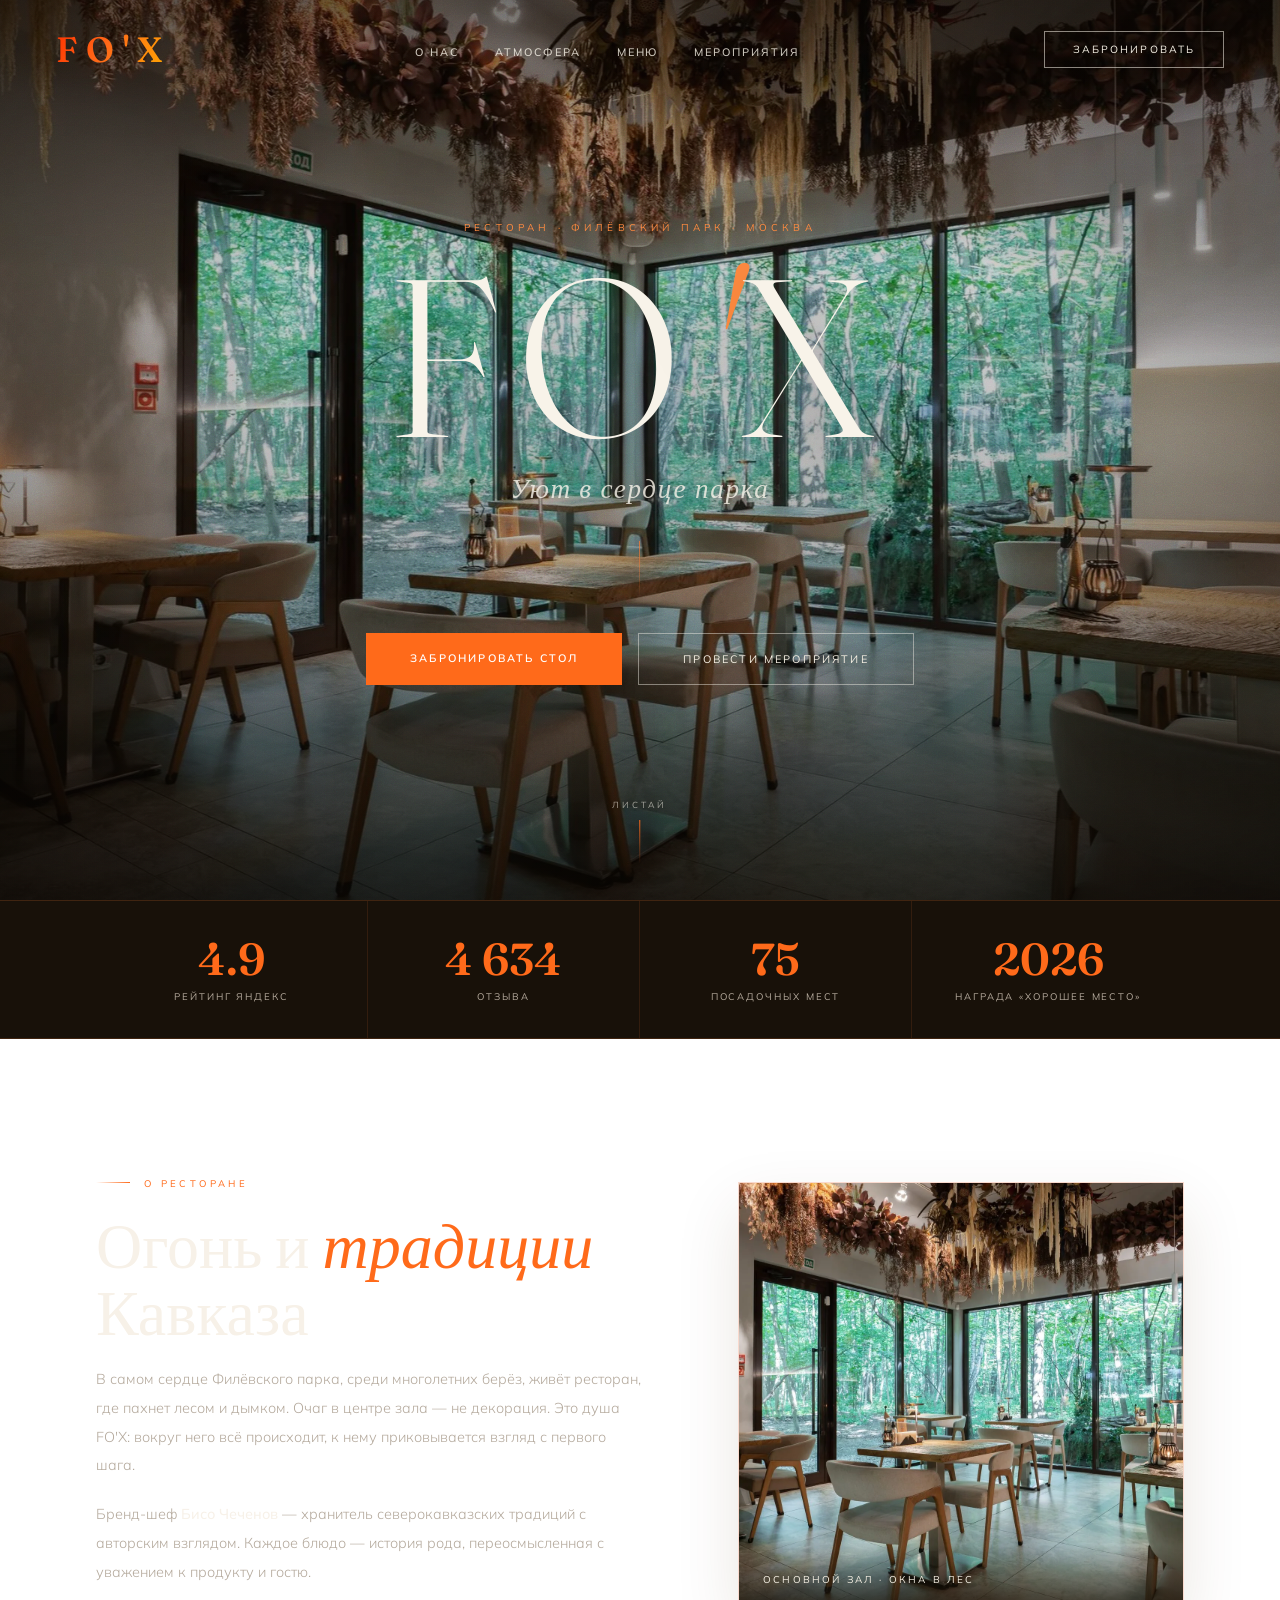
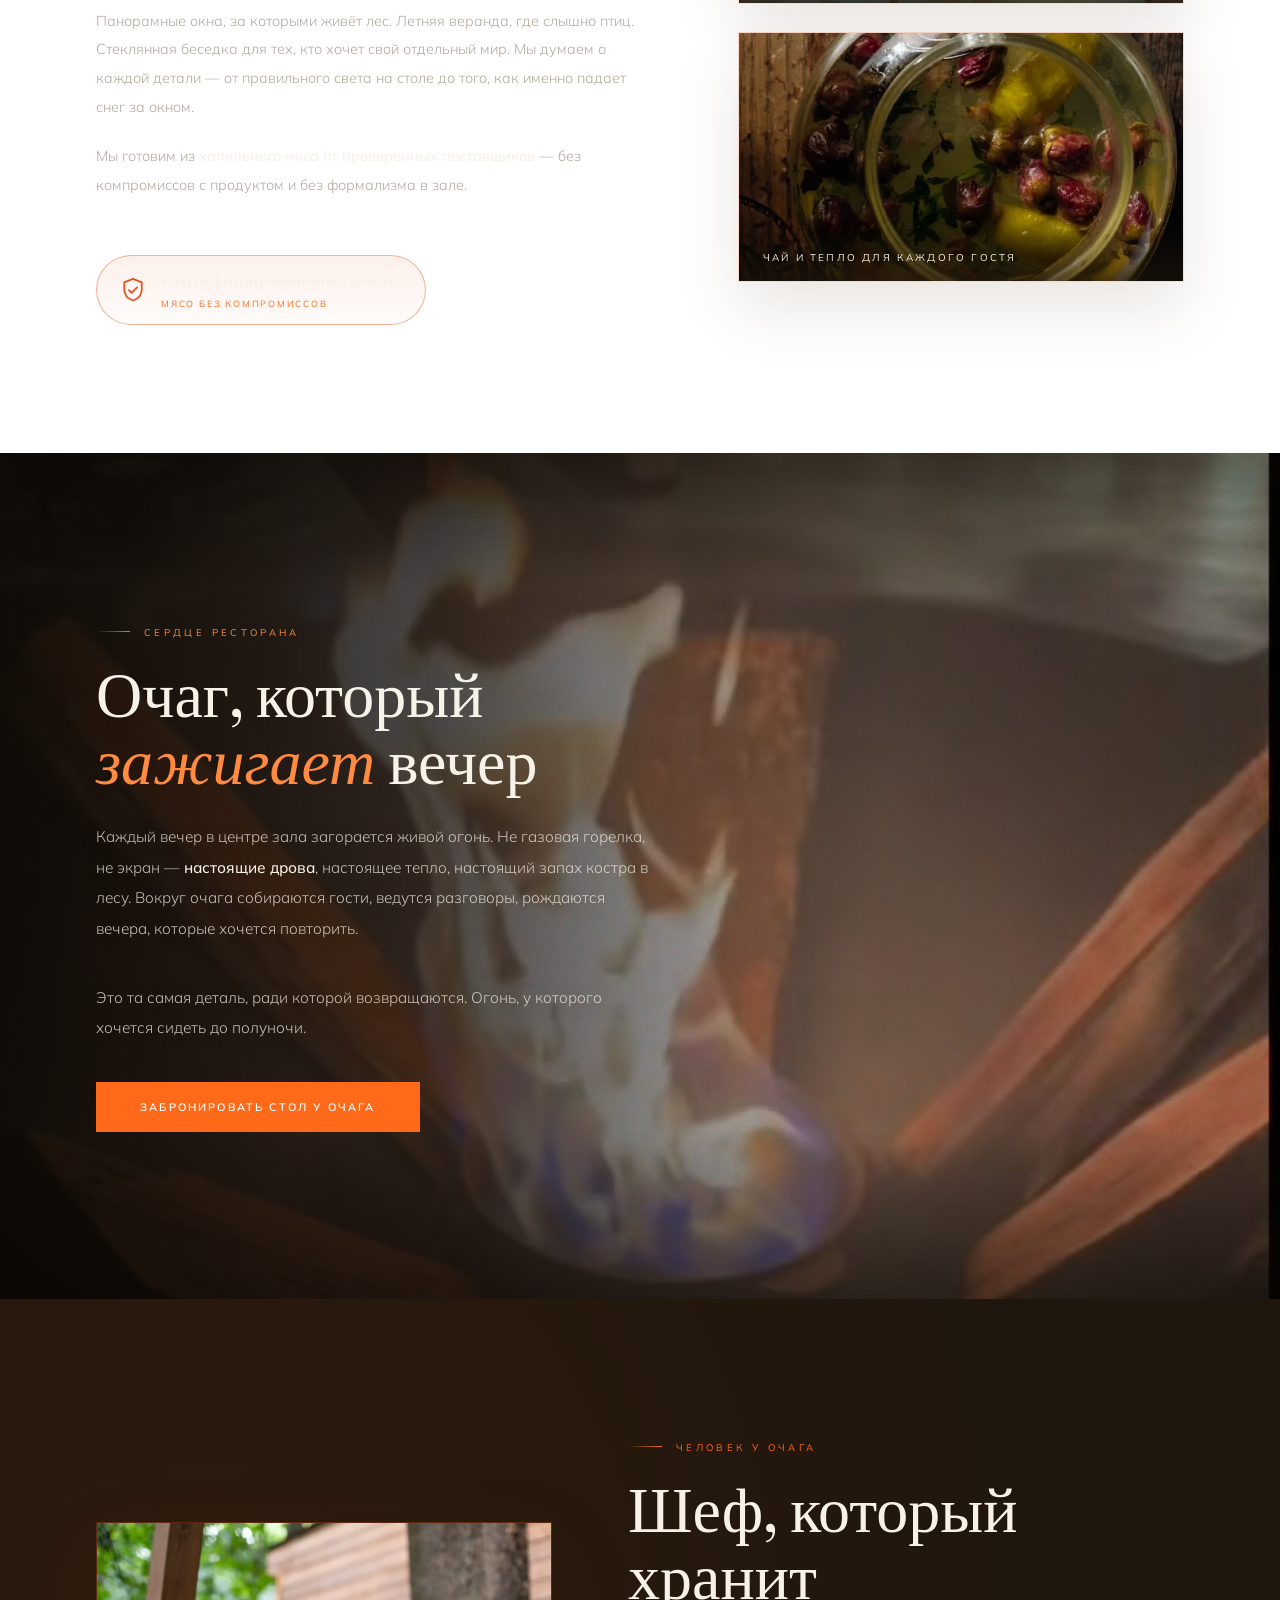
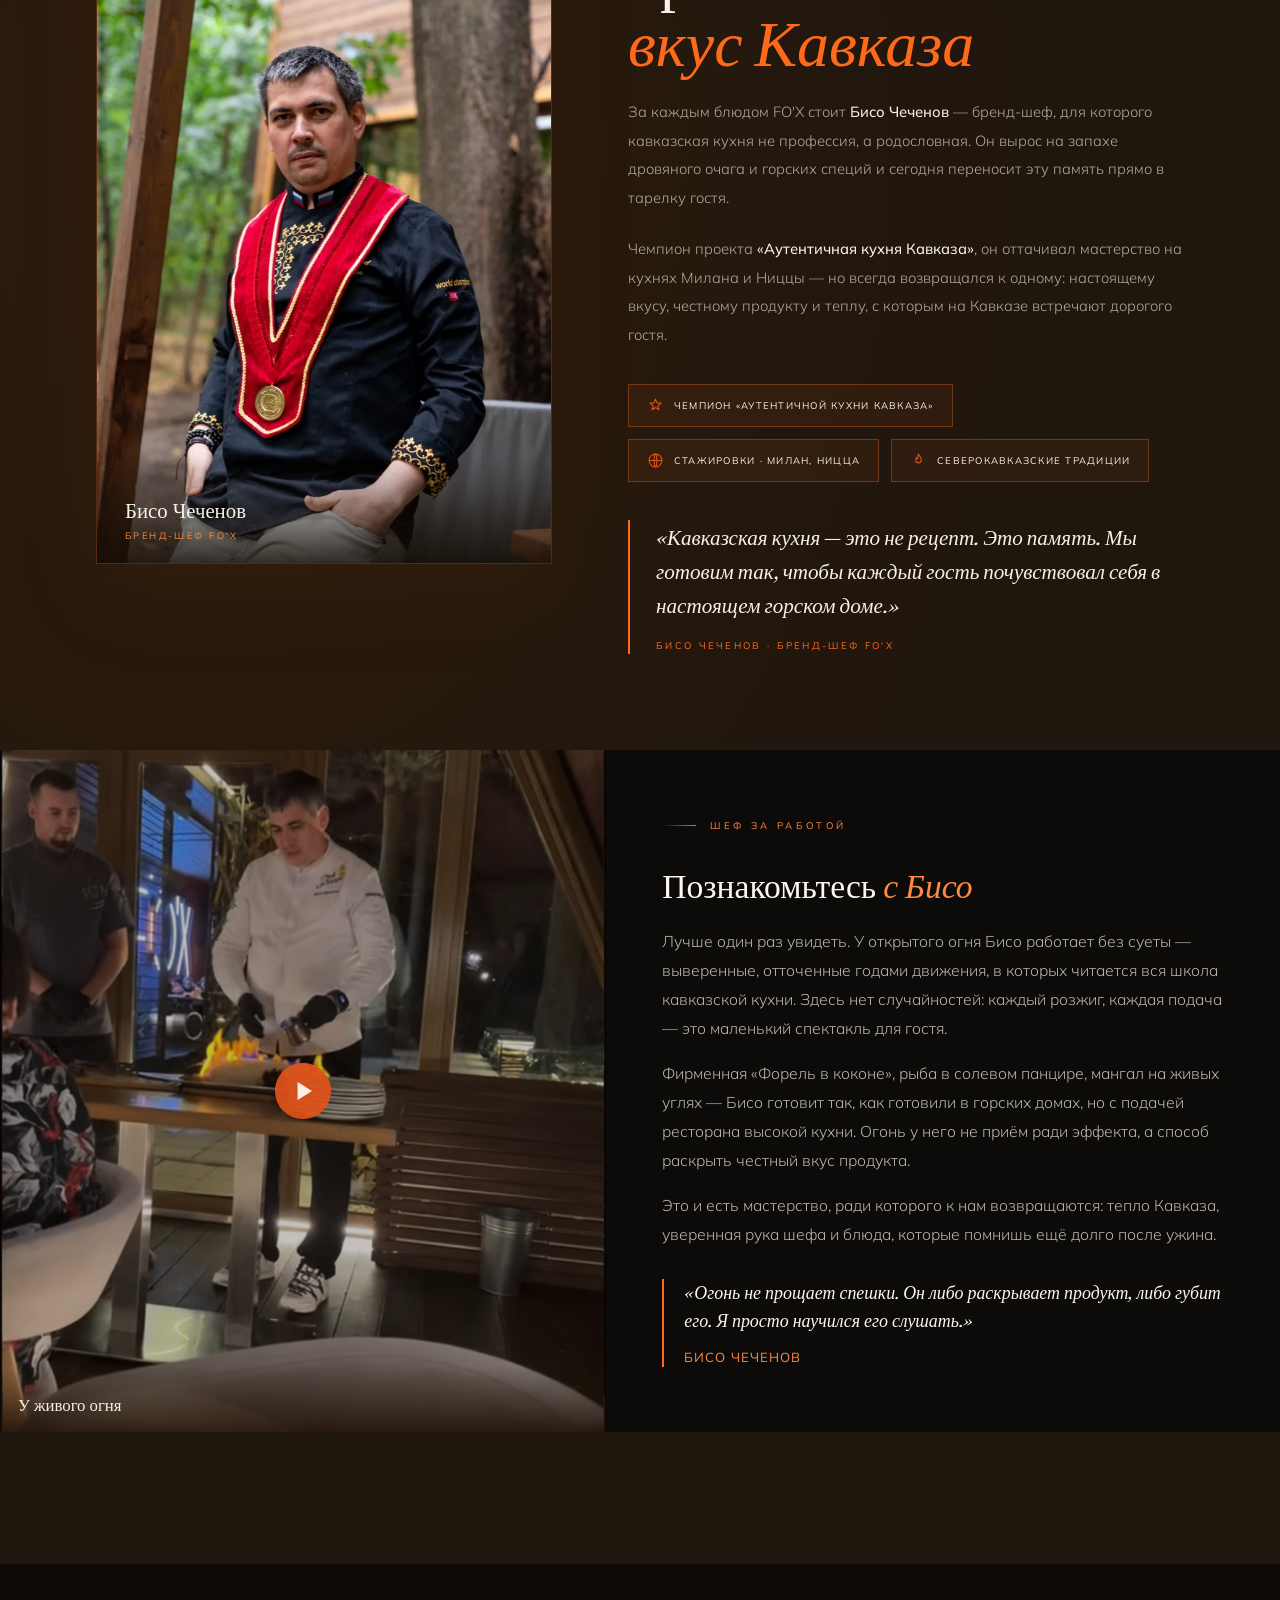
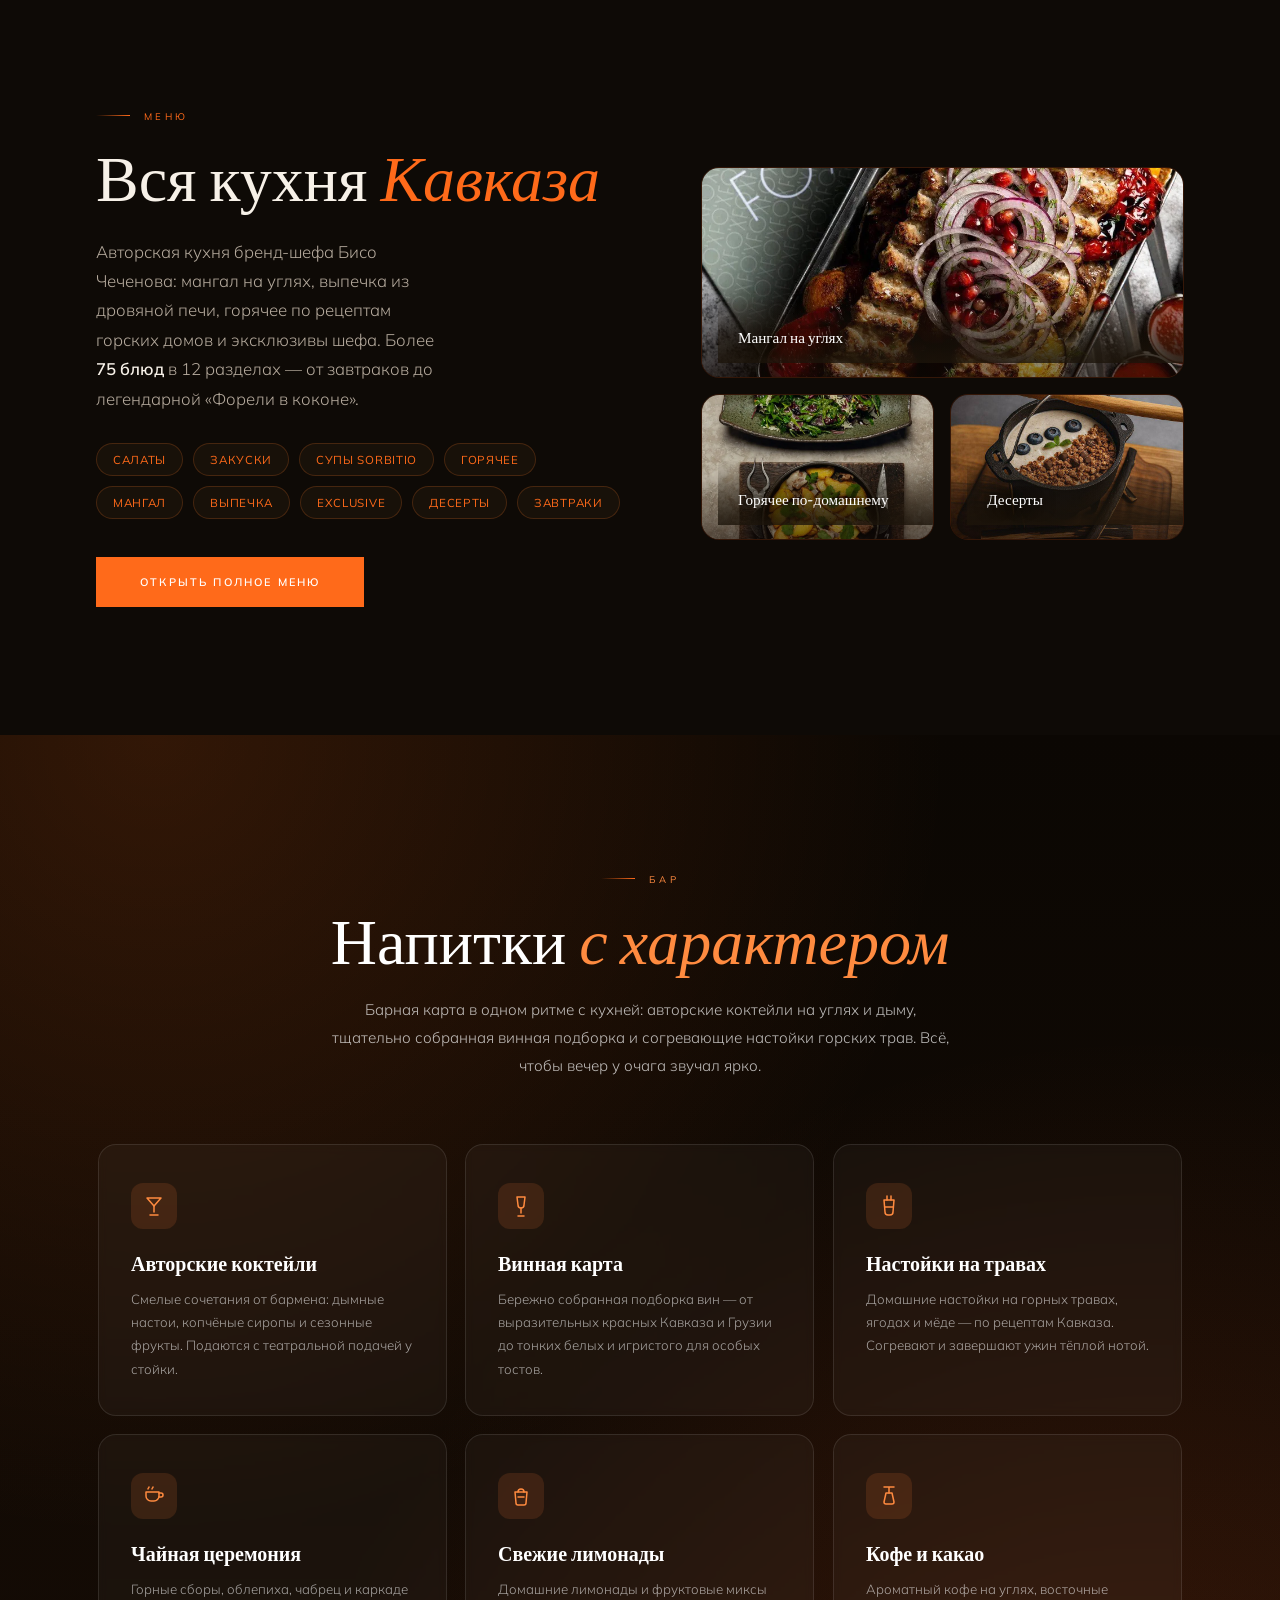
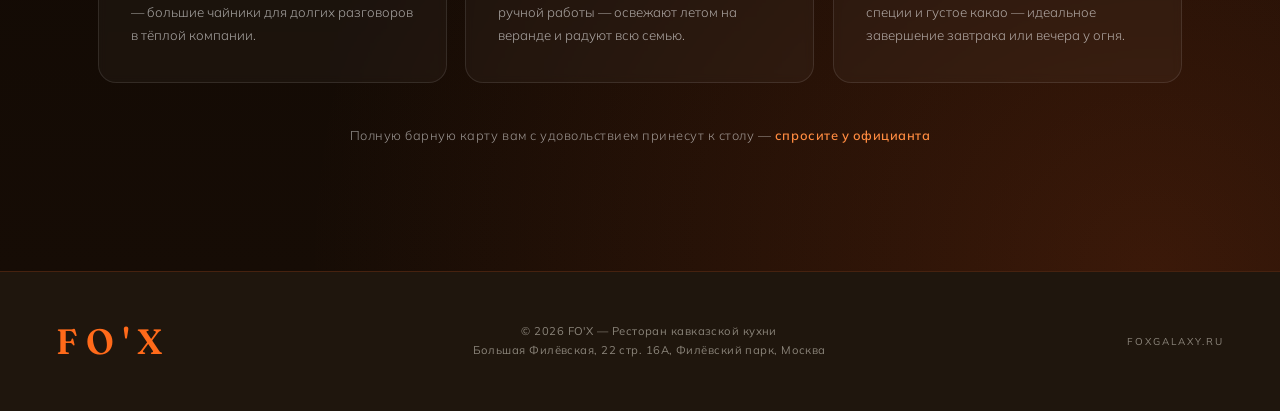
==== commit 3016ec8d: "seo: добавить Schema.org Restaurant (адрес, часы, рейтинг 4.9) Co-Authored-By: Claude Opus 4.7 <nore" ====
--- a/index.html
+++ b/index.html
@@ -9,6 +9,38 @@
     <link rel="preconnect" href="https://fonts.gstatic.com" crossorigin>
     <link href="https://fonts.googleapis.com/css2?family=Fraunces:ital,opsz,wght@0,9..144,300..700;1,9..144,300..600&family=Mulish:wght@300;400;500;600;700&display=swap" rel="stylesheet">
     <link rel="stylesheet" href="styles.css">
+    <script type="application/ld+json">
+    {
+        "@context": "https://schema.org",
+        "@type": "Restaurant",
+        "name": "FO'X",
+        "description": "Ресторан кавказской кухни в Филёвском парке: очаг в центре зала, панорамные окна с видом на лес, авторская кухня бренд-шефа Бисо Чеченова. Халяль.",
+        "url": "https://foxgalaxy.ru",
+        "image": "https://stas1303.github.io/fox-restaurant/images/hall-1.jpg",
+        "servesCuisine": ["Кавказская", "Халяль"],
+        "priceRange": "₽₽₽",
+        "telephone": "+74951322899",
+        "address": {
+            "@type": "PostalAddress",
+            "streetAddress": "Большая Филёвская, 22 стр. 16А",
+            "addressLocality": "Москва",
+            "addressCountry": "RU"
+        },
+        "openingHoursSpecification": [{
+            "@type": "OpeningHoursSpecification",
+            "dayOfWeek": ["Monday", "Tuesday", "Wednesday", "Thursday", "Friday", "Saturday", "Sunday"],
+            "opens": "11:00",
+            "closes": "00:00"
+        }],
+        "aggregateRating": {
+            "@type": "AggregateRating",
+            "ratingValue": "4.9",
+            "reviewCount": "4634",
+            "bestRating": "5"
+        },
+        "acceptsReservations": "True"
+    }
+    </script>
 </head>
 <body>
 <!-- ═══ PAGE LOADER ═══ -->
